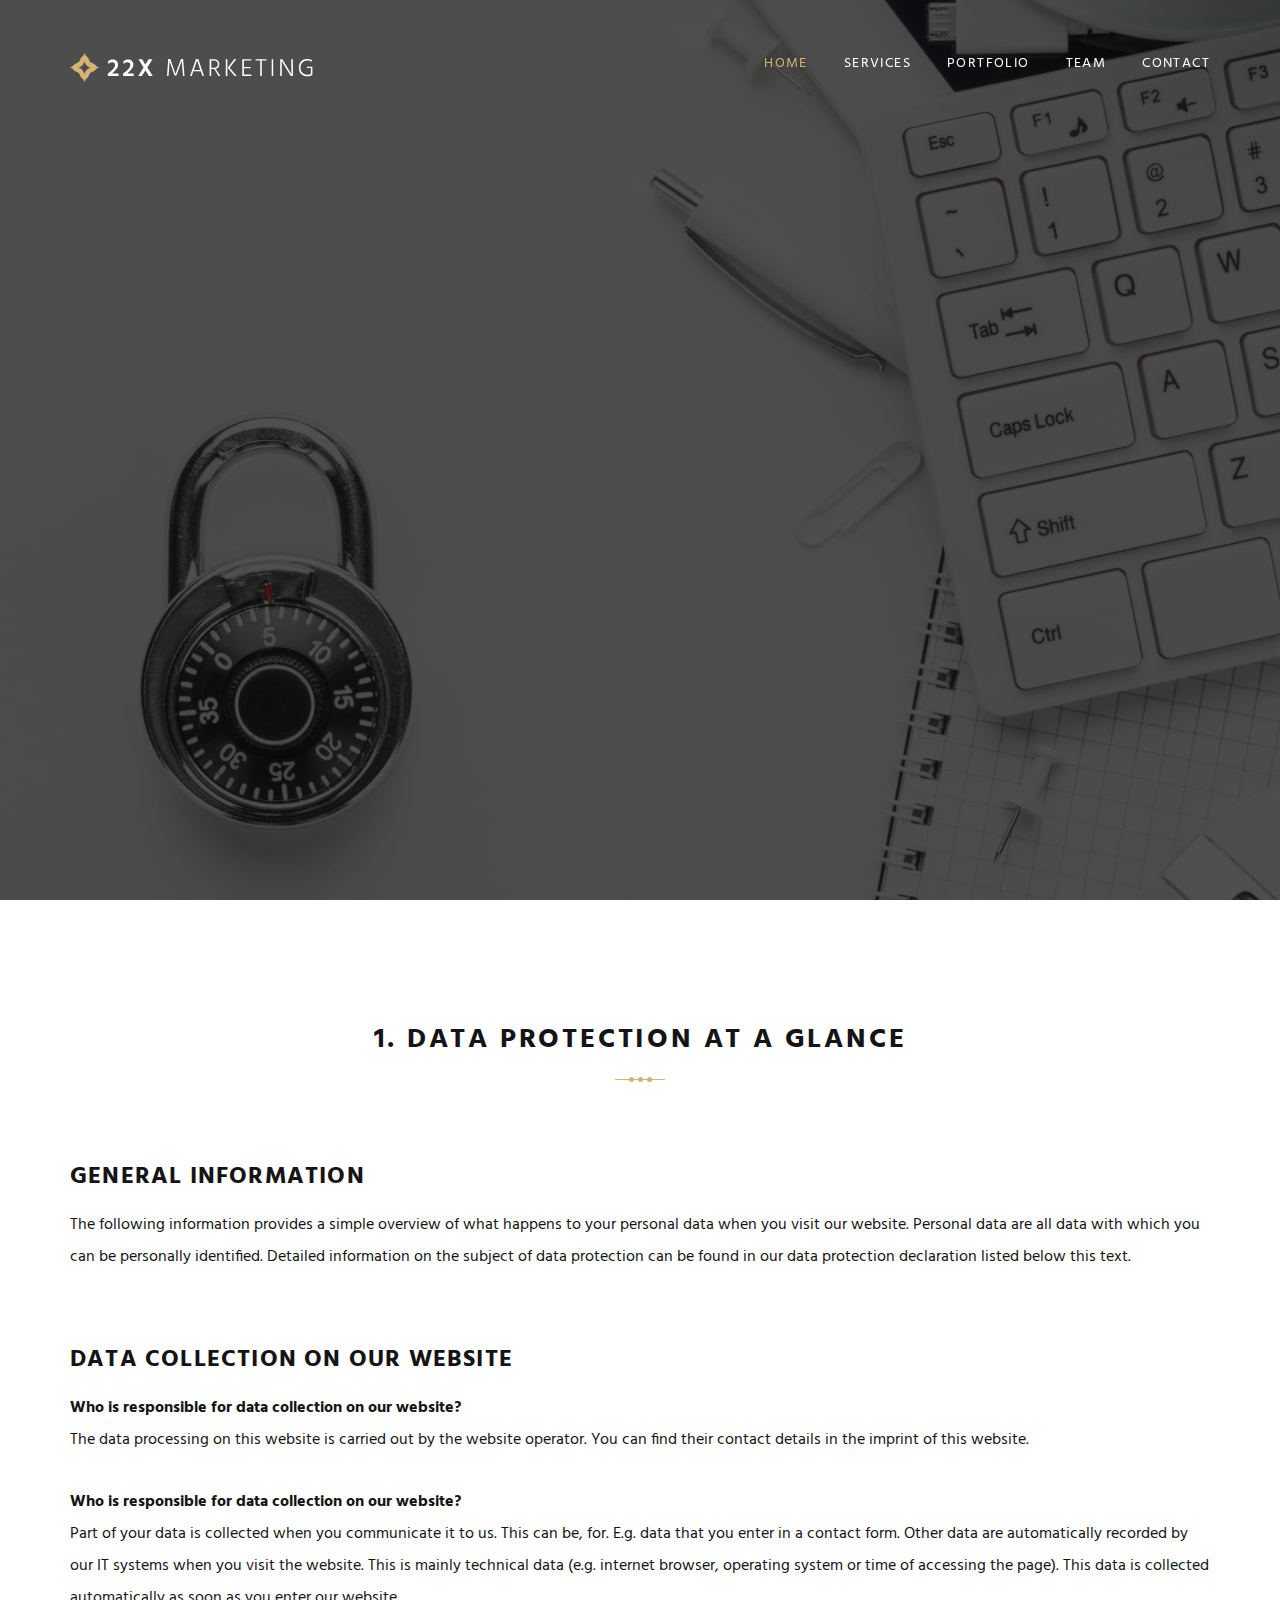
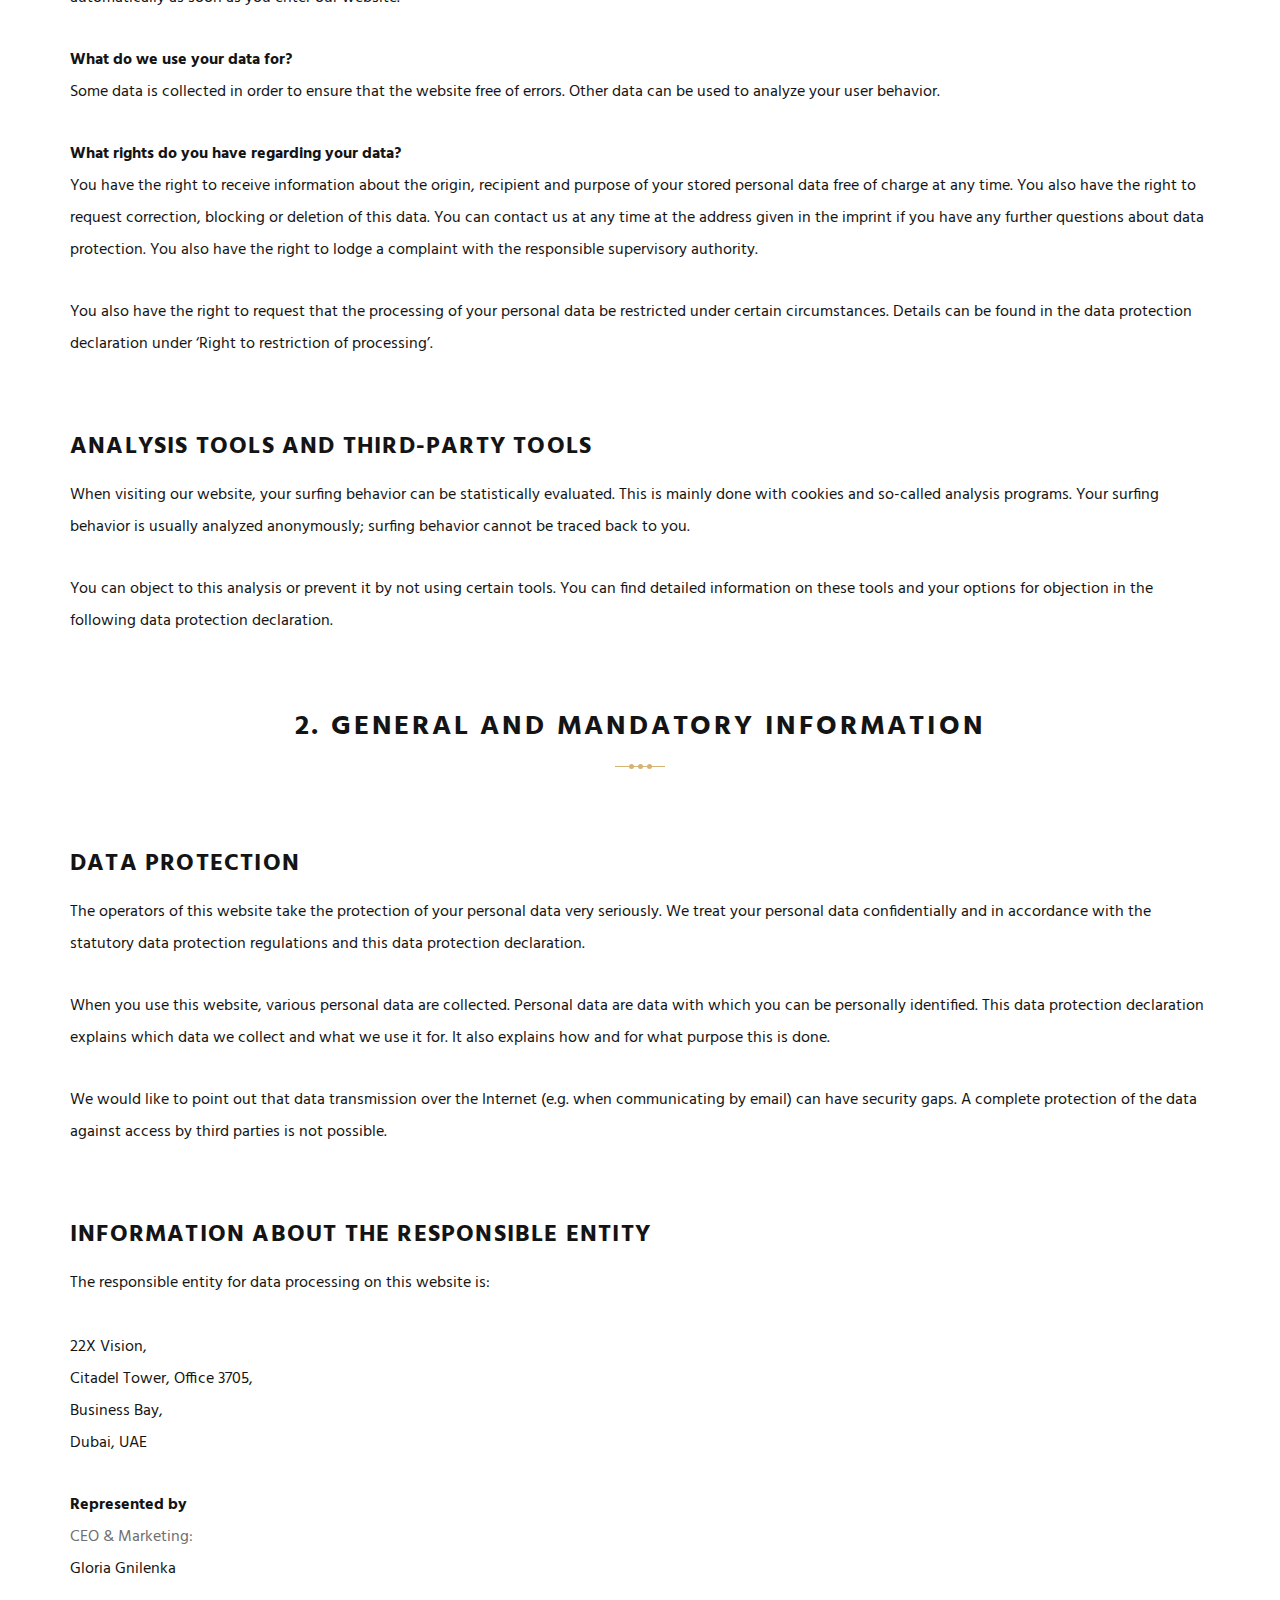
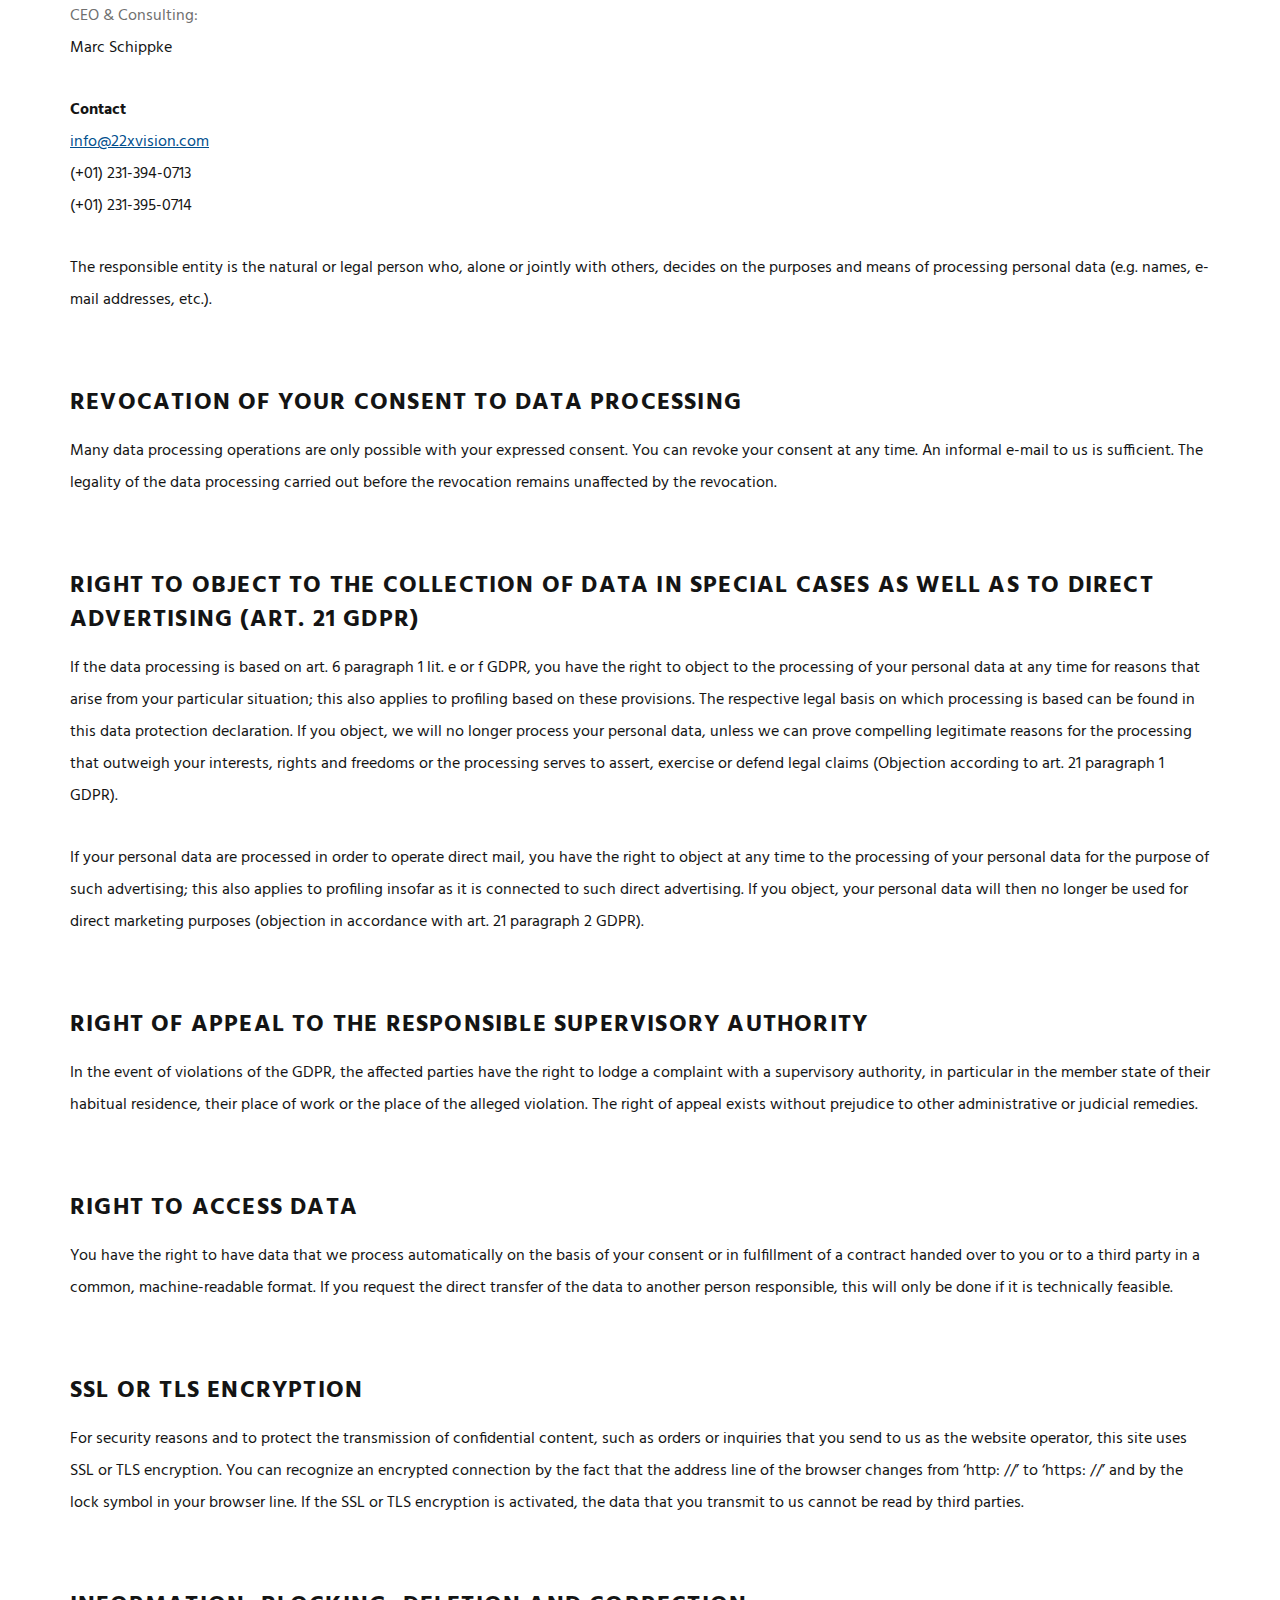
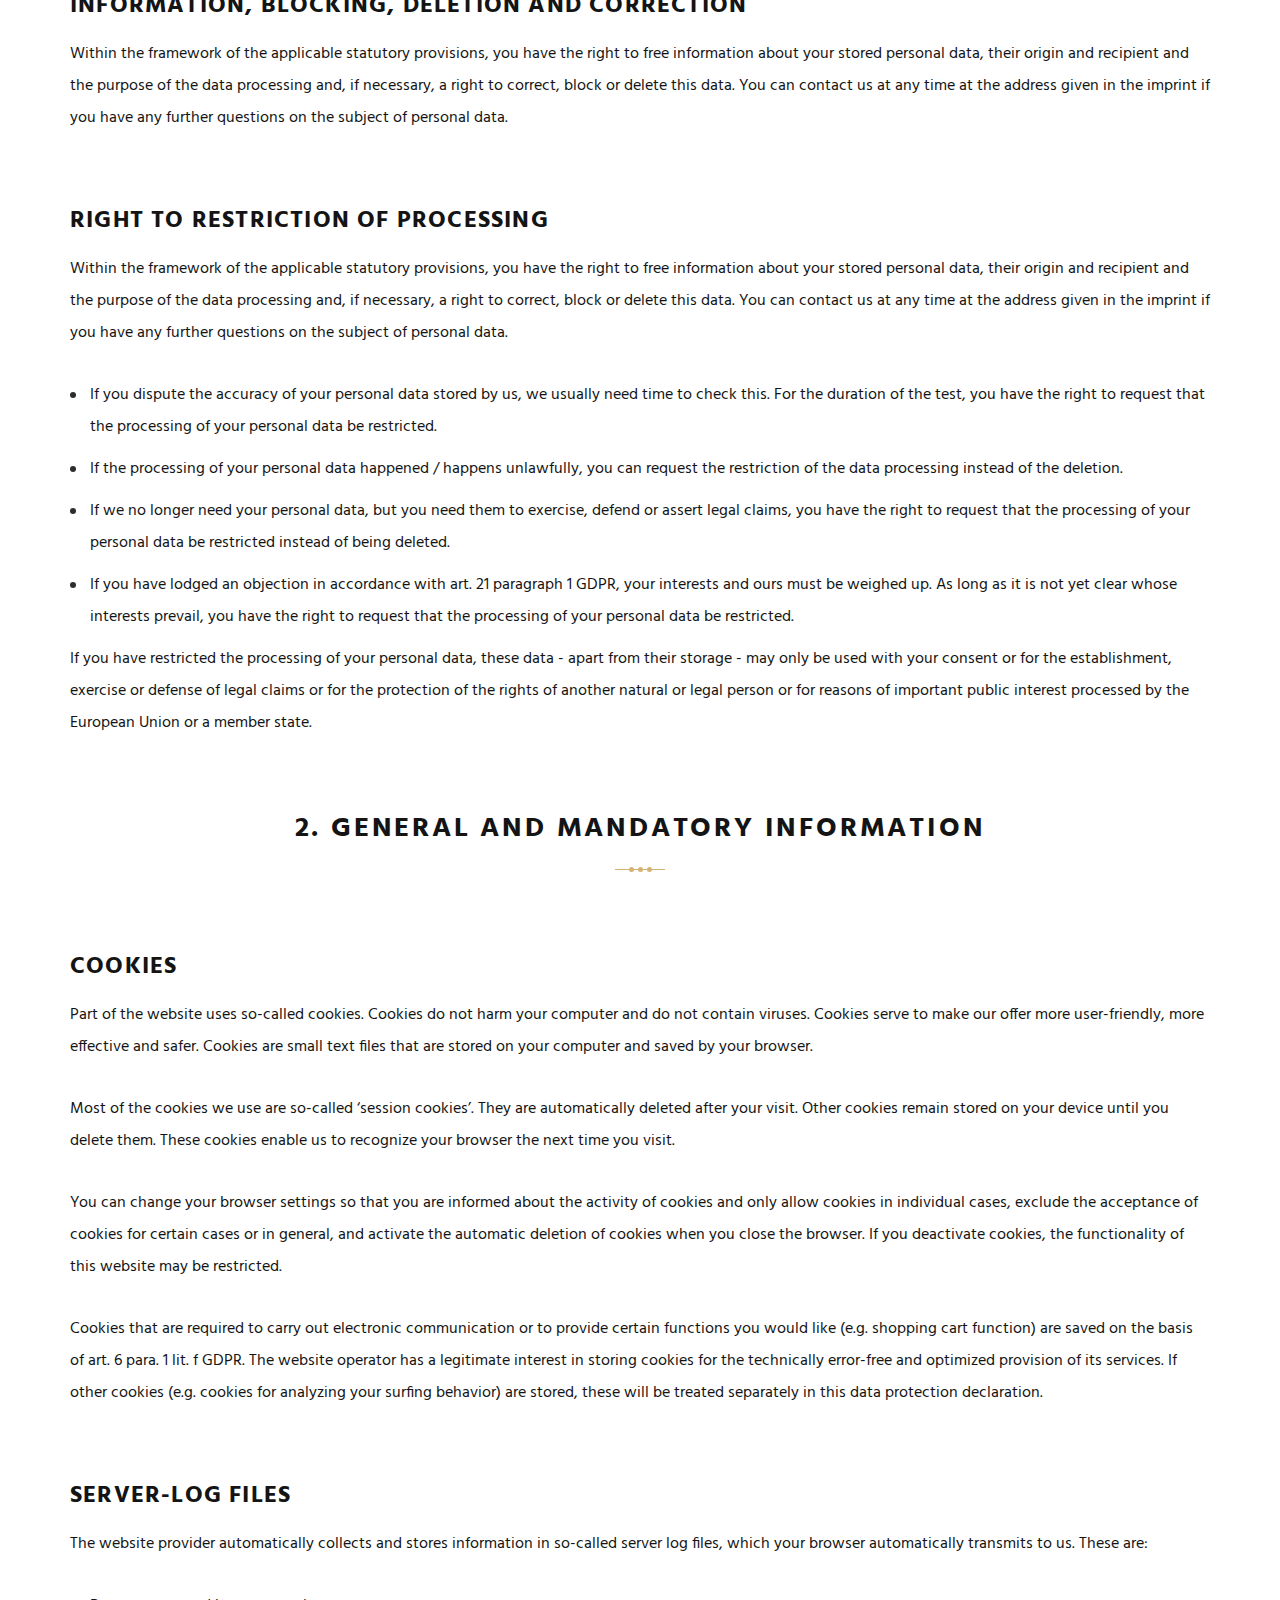
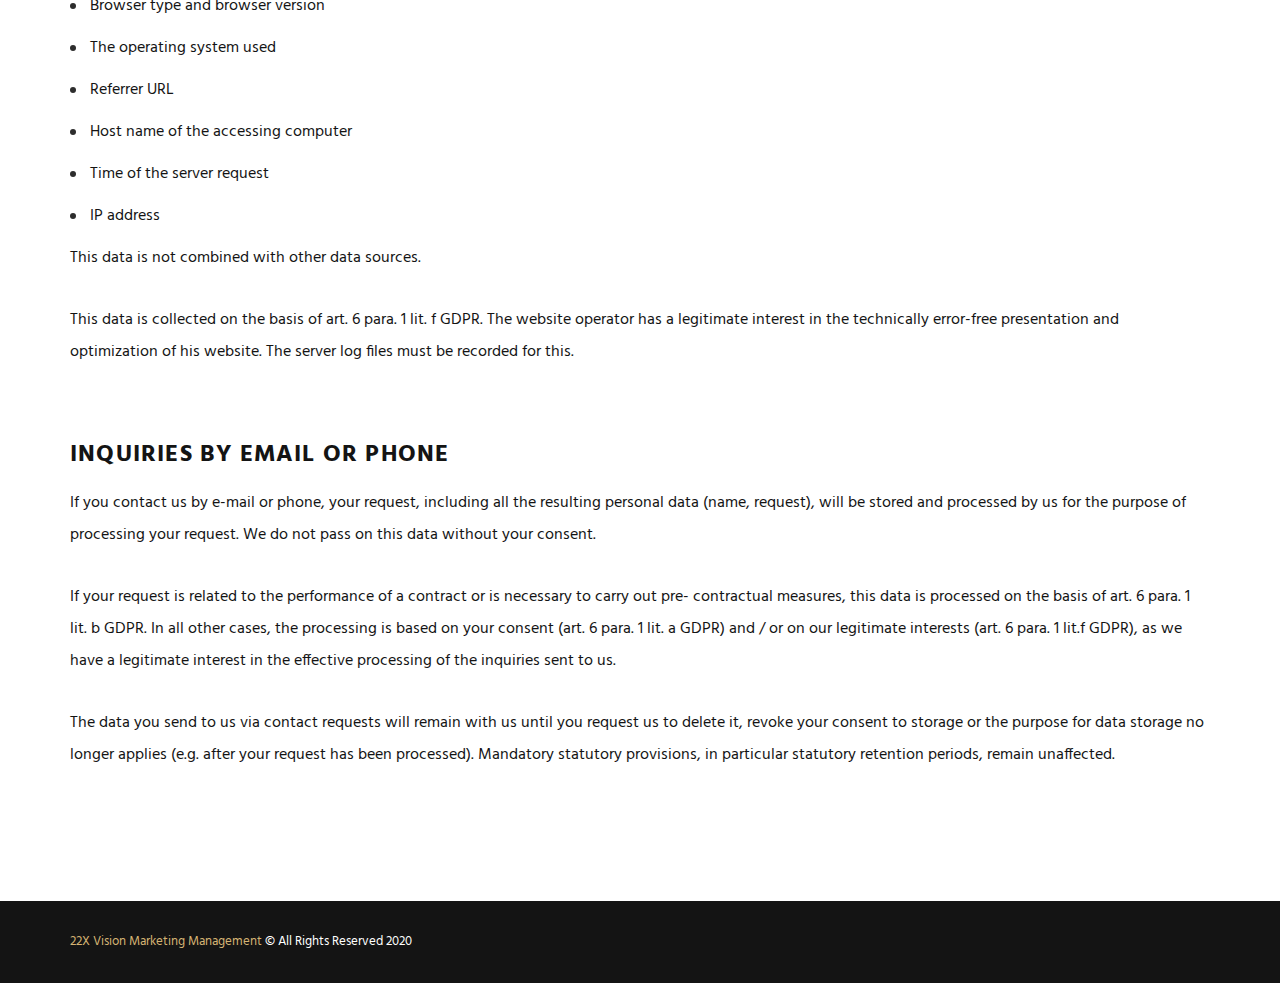
==== data-protection.html @ 5002f010 "data protection add" ====
<!DOCTYPE HTML>
<html>
<head>
<meta  charset="utf-8">
<meta name="viewport" content="width=device-width, initial-scale=1">
<title>22X Vision Marketing Management</title> 

<!-- Favicons -->

<link rel="shortcut icon" href="favicon.ico">
<link rel="apple-touch-icon" href="apple-icon.png">
<link rel="apple-touch-icon" sizes="72x72" href="apple-icon-72x72.png">
<link rel="apple-touch-icon" sizes="114x114" href="apple-icon-114x114.png">

<!-- Fonts -->

<link href='https://fonts.googleapis.com/css?family=Hind:400,500,600,700' rel='stylesheet' type='text/css'>

<!-- Styles -->

<link href="css/style.css" rel="stylesheet" media="screen">

</head>
<body>
  <div class="layout">

  <!-- Loader -->

  <div class="loader">
    <div class="loader-brand"><img alt="" class="img-responsive center-block" src="img/logo.svg"></div>
  </div>

  <!-- Header -->

  <header id="top" class="navbar js-navbar-affix">
    <div class="container">
      <div class="navbar-header">
        <button type="button" class="navbar-toggle collapsed" data-toggle="collapse" data-target="#navbar-collapse">
          <span class="sr-only">Toggle navigation</span>
          <span class="icon-bar"></span>
          <span class="icon-bar"></span>
          <span class="icon-bar"></span>
        </button>
        <a href="/" class="brand js-target-scroll">
          <span class="text-primary"><img src="img/logo.svg" alt="logo">
        </a>
      </div>
      <div class="collapse navbar-collapse" id="navbar-collapse"> 
        <ul class="nav navbar-nav navbar-right">
          <li class="active">
            <a href="#home" class="js-target-scroll">Home</a>
          </li>
          <li>
            <a href="#services" class="js-target-scroll">Services</a>
          </li>
          <li>
            <a  href="#showcase" class="js-target-scroll">Portfolio</a>
          </li>  
          <li>
            <a  href="#team" class="js-target-scroll">Team</a>
          </li>
        
          <li>
            <a  href="#contact" class="js-target-scroll">Contact</a>
          </li>
        </ul>
      </div>
    </div>
  </header>

  <!-- Home -->
  
  <main id="data-potection-slide" class="main">

    <!-- Start revolution slider -->

    <div class="rev_slider_wrapper">
      <div id="rev_slider" class="rev_slider fullscreenbanner"  data-version="5.0.7">
        <ul>


          <li data-transition="fade" data-slotamount="7" data-masterspeed="1000" data-fstransition="fade" data-fsmasterspeed="1000">

            <!-- Main image -->

            <img src="img/data_protection.jpg"  alt=""  data-lazyload="img/data_protection.jpg" data-bgposition="center top" data-kenburns="on" data-duration="20000" data-ease="Power1.easeOut" data-scalestart="120" data-scaleend="100" class="rev-slidebg" data-no-retina>

         

            <!-- Layer 2 -->

            <div class="tp-caption tp-resizeme fs30" 
              data-x="['center','center','center','center']" data-hoffset="['0','0','0','0']" 
              data-y="['middle','middle','middle','middle']" data-voffset="['0','0','0','0']" 

              data-width="none"
              data-height="none"
              data-whitespace="nowrap"
              data-transform_idle="o:1;"
              data-transform_in="y:[100%];z:0;rX:0deg;rY:0;rZ:0;sX:1;sY:1;skX:0;skY:0;s:1500;e:Power3.easeInOut;" 
              data-transform_out="opacity:0;s:1000;s:1000;" 
              data-mask_in="x:0px;y:0px;s:inherit;e:inherit;" 
              data-start="1300" 
              data-splitin="none" 
              data-splitout="none" 
              data-responsive_offset="on" 
              style="z-index: 6; font-size: 90px; text-transform:uppercase; letter-spacing:0.15em; font-weight: 700;">Data protection 
            </div>

          

          
      </li>
        </ul>
      </div>
    </div>
  </main>

  <!-- Content -->

  <div class="content">
    <section id="data-potection"  class="services  section pb-0">
        <div class="container text-center">
          <div class="row">
            <header class="col-md-8 col-md-offset-2">
              <h2 class="section-title">1. Data protection at a glance</h2>
              <div class="spacer spacer-primary">
                <div class="line">
                  <div class="dot"></div>
                  <div class="dot"></div>
                  <div class="dot"></div>
                </div>
              </div>
            </header>
          </div>
        </div>
        <div class="section-content">
          <div class="container">
            <div class="row row-columns">
                <div class="col-xs-12">
                <div class="text_content">
                    <h4>General Information</h4>
                    <p>The following information provides a simple overview of what happens to your personal data
                        when you visit our website. Personal data are all data with which you can be personally
                        identified. Detailed information on the subject of data protection can be found in our data
                        protection declaration listed below this text.</p>

                </div>
                <div class="text_content">
                    <h4>Data collection on our website</h4>
                    <b>Who is responsible for data collection on our website?</b>
                    <p>The data processing on this website is carried out by the website operator. You can find their
                        contact details in the imprint of this website.</p>
                    <b>Who is responsible for data collection on our website?</b>
                    <p>Part of your data is collected when you communicate it to us. This can be, for. E.g. data that you
                        enter in a contact form.
                        Other data are automatically recorded by our IT systems when you visit the website. This is
                        mainly technical data (e.g. internet browser, operating system or time of accessing the page).
                        This data is collected automatically as soon as you enter our website.</p>   
                   <b>What do we use your data for?</b>
                   <p>Some data is collected in order to ensure that the website free of errors. Other data can be used to
                    analyze your user behavior.</p>              
                    <b>What rights do you have regarding your data?</b>
                    <p>You have the right to receive information about the origin, recipient and purpose of your stored
                        personal data free of charge at any time. You also have the right to request correction, blocking
                        or deletion of this data. You can contact us at any time at the address given in the imprint if you
                        have any further questions about data protection. You also have the right to lodge a complaint
                        with the responsible supervisory authority. </p>
                        <p>
                        You also have the right to request that the processing of your personal data be restricted under
                        certain circumstances. Details can be found in the data protection declaration under ‘Right to
                        restriction of processing’.
                       </p>      
                             
 
                </div>
                <div class="text_content">
                    <h4>Analysis tools and third-party tools</h4>
                    <p>When visiting our website, your surfing behavior can be statistically evaluated. This is mainly
                        done with cookies and so-called analysis programs. Your surfing behavior is usually analyzed
                        anonymously; surfing behavior cannot be traced back to you.
                       </p>
                       <p>You can object to this analysis or prevent it by not using certain tools. You can find detailed
                        information on these tools and your options for objection in the following data protection
                        declaration.</p>

                </div>
            </div>
            </div>
          </div>
        </div>
        <div class="container text-center">
            <div class="row">
              <header class="col-md-8 col-md-offset-2">
                <h2 class="section-title">2. General and mandatory information</h2>
                <div class="spacer spacer-primary">
                  <div class="line">
                    <div class="dot"></div>
                    <div class="dot"></div>
                    <div class="dot"></div>
                  </div>
                </div>
              </header>
            </div>
          </div>
          <div class="section-content">
            <div class="container">
              <div class="row row-columns">
                  <div class="col-xs-12">
                  <div class="text_content">
                      <h4>Data protection</h4>
                      <p>The operators of this website take the protection of your personal data very seriously. We treat
                        your personal data confidentially and in accordance with the statutory data protection regulations
                        and this data protection declaration.
                      </p>
                       <p> 
                        When you use this website, various personal data are collected. Personal data are data with
                        which you can be personally identified. This data protection declaration explains which data we
                        collect and what we use it for. It also explains how and for what purpose this is done.</p>
                        <p>
                        We would like to point out that data transmission over the Internet (e.g. when communicating by
                        email) can have security gaps. A complete protection of the data against access by third parties is
                        not possible.</p>
  
                  </div>
                  <div class="text_content">
                    <h4>Information about the responsible entity</h4>
                    <p>The responsible entity for data processing on this website is: <br><br> 
                        22X Vision,<br>  
                        Citadel Tower, Office 3705, <br>
                        Business Bay, <br>
                        Dubai, UAE
                  </p>
                  <b>Represented by</b>
                  <p class="text_content_seo">
                    <span>CEO &amp; Marketing:</span>     
                    Gloria Gnilenka
                  </p>
                  <p>
                    <span>CEO &amp; Consulting:</span>     
                    Marc Schippke
                  </p>
                  <b>Contact</b>
                  <p>
                    <a href="mailto:info@22xvision.com">info@22xvision.com</a>
                    (+01) 231-394-0713 <br>
                    (+01) 231-395-0714
                  </p>
                  <p>The responsible entity is the natural or legal person who, alone or jointly with others, decides on
                    the purposes and means of processing personal data (e.g. names, e-mail addresses, etc.).</p>

                </div>
                <div class="text_content">
                    <h4>Revocation of your consent to data processing</h4>
                   <p>Many data processing operations are only possible with your expressed consent. You can revoke
                    your consent at any time. An informal e-mail to us is sufficient. The legality of the data
                    processing carried out before the revocation remains unaffected by the revocation.</p>


                </div>
                <div class="text_content">
                    <h4>Right to object to the collection of data in special cases as well as to direct
                        advertising (Art. 21 GDPR)</h4>
                   <p>If the data processing is based on art. 6 paragraph 1 lit. e or f GDPR, you have the right to
                    object to the processing of your personal data at any time for reasons that arise from your
                    particular situation; this also applies to profiling based on these provisions. The respective
                    legal basis on which processing is based can be found in this data protection declaration. If
                    you object, we will no longer process your personal data, unless we can prove compelling
                    legitimate reasons for the processing that outweigh your interests, rights and freedoms or
                    the processing serves to assert, exercise or defend legal claims (Objection according to art.
                    21 paragraph 1 GDPR).
                   </p>
                   <p>
                    If your personal data are processed in order to operate direct mail, you have the right to
                    object at any time to the processing of your personal data for the purpose of such
                    advertising; this also applies to profiling insofar as it is connected to such direct
                    advertising. If you object, your personal data will then no longer be used for direct
                    marketing purposes (objection in accordance with art. 21 paragraph 2 GDPR).
                   </p>
                    

                </div>
                <div class="text_content">
                    <h4>Right of appeal to the responsible supervisory authority</h4>
                    <p>In the event of violations of the GDPR, the affected parties have the right to lodge a complaint
                        with a supervisory authority, in particular in the member state of their habitual residence, their
                        place of work or the place of the alleged violation. The right of appeal exists without prejudice to
                        other administrative or judicial remedies.</p>
                </div>
                <div class="text_content">
                    <h4>Right to access data</h4>
                    <p>You have the right to have data that we process automatically on the basis of your consent or in
                        fulfillment of a contract handed over to you or to a third party in a common, machine-readable
                        format. If you request the direct transfer of the data to another person responsible, this will only
                        be done if it is technically feasible.</p>
                </div>
                <div class="text_content">
                    <h4>SSL or TLS encryption</h4>
                    <p>For security reasons and to protect the transmission of confidential content, such as orders or
                        inquiries that you send to us as the website operator, this site uses SSL or TLS encryption. You
                        can recognize an encrypted connection by the fact that the address line of the browser changes
                        from ‘http: //’ to ‘https: //’ and by the lock symbol in your browser line.
                        If the SSL or TLS encryption is activated, the data that you transmit to us cannot be read by third
                        parties.</p>
                </div>
                <div class="text_content">
                    <h4>Information, blocking, deletion and correction</h4>
                    <p>Within the framework of the applicable statutory provisions, you have the right to free
                        information about your stored personal data, their origin and recipient and the purpose of the data
                        processing and, if necessary, a right to correct, block or delete this data. You can contact us at
                        any time at the address given in the imprint if you have any further questions on the subject of
                        personal data.</p>
                </div>
                <div class="text_content">
                    <h4>Right to restriction of processing</h4>
                    <p>Within the framework of the applicable statutory provisions, you have the right to free
                        information about your stored personal data, their origin and recipient and the purpose of the data
                        processing and, if necessary, a right to correct, block or delete this data. You can contact us at
                        any time at the address given in the imprint if you have any further questions on the subject of
                        personal data.</p>
                        <ul>
                            <li>If you dispute the accuracy of your personal data stored by us, we usually need time to
                                check this. For the duration of the test, you have the right to request that the processing of
                                your personal data be restricted.</li>
                            <li>If the processing of your personal data happened / happens unlawfully, you can request
                                the restriction of the data processing instead of the deletion.</li>
                            <li>
                                If we no longer need your personal data, but you need them to exercise, defend or assert
                                legal claims, you have the right to request that the processing of your personal data be
                                restricted instead of being deleted.
                            </li>
                            <li>
                                If you have lodged an objection in accordance with art. 21 paragraph 1 GDPR, your
                                interests and ours must be weighed up. As long as it is not yet clear whose interests
                                prevail, you have the right to request that the processing of your personal data be
                                restricted.
                            </li>     
                        </ul>
                        <p>
                            If you have restricted the processing of your personal data, these data - apart from their storage -
                            may only be used with your consent or for the establishment, exercise or defense of legal claims
                            or for the protection of the rights of another natural or legal person or for reasons of important
                            public interest processed by the European Union or a member state.                      
                        </p>
                </div>
            </div>
              </div>
            </div>
          </div>
          <div class="container text-center">
            <div class="row">
              <header class="col-md-8 col-md-offset-2">
                <h2 class="section-title">2. General and mandatory information</h2>
                <div class="spacer spacer-primary">
                  <div class="line">
                    <div class="dot"></div>
                    <div class="dot"></div>
                    <div class="dot"></div>
                  </div>
                </div>
              </header>
            </div>
          </div>
          <div class="section-content">
            <div class="container">
              <div class="row row-columns">
                  <div class="col-xs-12">
                    <div class="text_content">
                        <h4>Cookies</h4>
                        <p>Part of the website uses so-called cookies. Cookies do not harm your computer and do not
                          contain viruses. Cookies serve to make our offer more user-friendly, more effective and safer.
                          Cookies are small text files that are stored on your computer and saved by your browser.
                        </p>
                        <p>
                          Most of the cookies we use are so-called ‘session cookies’. They are automatically deleted after
                           your visit. Other cookies remain stored on your device until you delete them. These cookies
                           enable us to recognize your browser the next time you visit.
                          </p>
                          <p>
                              You can change your browser settings so that you are informed about the activity of cookies and
                          only allow cookies in individual cases, exclude the acceptance of cookies for certain cases or in
                          general, and activate the automatic deletion of cookies when you close the browser. If you
                          deactivate cookies, the functionality of this website may be restricted.
                          </p>
                          <p>
                              Cookies that are required to carry out electronic communication or to provide certain functions
                              you would like (e.g. shopping cart function) are saved on the basis of art. 6 para. 1 lit. f GDPR.
                              The website operator has a legitimate interest in storing cookies for the technically error-free and
                              optimized provision of its services. If other cookies (e.g. cookies for analyzing your surfing
                              behavior) are stored, these will be treated separately in this data protection declaration.
                          </p>
                      </div>
                      <div class="text_content">
                          <h4>Server-log files</h4>
                          <p> The website provider automatically collects and stores information in so-called server log files,
                              which your browser automatically transmits to us. These are:
                          </p>
                          <ul>
                              <li>Browser type and browser version</li>
                              <li>The operating system used</li>
                              <li>Referrer URL</li>
                              <li>Host name of the accessing computer</li>
                              <li>Time of the server request</li>
                              <li>IP address</li>
                              
                          </ul>
                          <p>This data is not combined with other data sources.
                             </p>
                             <p>
                              This data is collected on the basis of art. 6 para. 1 lit. f GDPR. The website operator has a
                              legitimate interest in the technically error-free presentation and optimization of his website. The
                              server log files must be recorded for this.
                             </p>
                       
                        </div>
                        <div class="text_content">
                          <h4>Inquiries by email or phone</h4>
                          <p> 
                              If you contact us by e-mail or phone, your request, including all the resulting personal data
                              (name, request), will be stored and processed by us for the purpose of processing your request.
                              We do not pass on this data without your consent.
   
  
                              
                          </p>
                          <p>
                              If your request is related to the performance of a contract or is necessary to carry out pre-
                               contractual measures, this data is processed on the basis of art. 6 para. 1 lit. b GDPR. In all other
                                cases, the processing is based on your consent (art. 6 para. 1 lit. a GDPR) and / or on our
                               legitimate interests (art. 6 para. 1 lit.f GDPR), as we have a legitimate interest in the effective
                                processing of the inquiries sent to us.
                          </p>
                       <p>
                          The data you send to us via contact requests will remain with us until you request us to delete it,
                          revoke your consent to storage or the purpose for data storage no longer applies (e.g. after your
                          request has been processed). Mandatory statutory provisions, in particular statutory retention
                          periods, remain unaffected.
                       </p>
                        </div>
                  </div>
                  
              </div>
            </div>
          </div>
          
      </section>
  </div>
    <footer id="footer" class="footer text-white">
      <div class="footer-bottom">
        <div class="container">
          <div class="copy">
            <a>22X Vision Marketing Management</a> © All Rights Reserved 2020
          </div>
          
        </div>
      </div>
    </footer>
  </div>
</div>

  <!-- Modals -->

  <div id="request" class="modal fade" role="dialog">
    <div class="modal-dialog">
        <div class="modal-content">
          <div class="modal-header">
            <span class="close" data-dismiss="modal" aria-label="Close">&times;</span>
            <h2 class="modal-title">Start with us</h2>
          </div>
          <div class="modal-body text-center">
            <form class="form-request js-ajax-form">
              <input type="hidden" name="project_name" value="22xmarketing">
              <input type="hidden" name="admin_email" value="marc@22xvision.com,gloria@22xvision.com">
              <input type="hidden" name="form_subject" value="Form Footer">  
              <div class="row-fields row">
                <div class="form-group col-field col-sm-6">
                    <input type="text" class="form-control form-control-white" name="name" required placeholder="Name *">
                </div>
                 <div class="form-group col-field col-sm-6">
                    <input type="email" class="form-control form-control-white" name="email" required placeholder="Email *">
                  </div>
                <div class="form-group col-field col-sm-12">
                    <textarea class="form-control form-control-white" rows="3" name="message" placeholder="Message"></textarea>
                </div>
                <div class="col-sm-12">
                  <button type="submit" class="btn btn-hvr-white hvr-pulse-grow" data-text-hover="Submit">Send request</button>
                </div>
              </div>
            </form>
          </div>
        </div>
    </div>
  </div>

  <!-- Modals success -->

  <div id="success" class="modal modal-message fade" role="dialog">
    <div class="modal-dialog">
        <div class="modal-content">
          <div class="modal-header">
            <span class="close" data-dismiss="modal" aria-label="Close"><span aria-hidden="true">&times;</span></span>
            <h2 class="modal-title">Thank you</h2>
            <p class="modal-subtitle">Your message is successfully sent...</p>
          </div>
        </div>
    </div>
  </div>

  <!-- Modals error -->

  <div id="error" class="modal modal-message fade" role="dialog">
    <div class="modal-dialog">
        <div class="modal-content">
          <div class="modal-header">
            <span class="close" data-dismiss="modal" aria-label="Close"><span aria-hidden="true">&times;</span></span>
             <h2 class="modal-title">Sorry</h2>
            <p class="modal-subtitle"> Something went wrong </p>
          </div>
        </div>
    </div>
  </div>

<!-- SCRIPTS -->

<script src="js/jquery.min.js"></script>
<script src="js/bootstrap.min.js"></script>
<script src="js/jquery.viewport.js"></script>
<script src="js/smoothscroll.js"></script>
<script src="js/jquery.validate.min.js"></script>
<script src="js/jquery.ajaxchimp.min.js"></script>
<script src="js/jQuerySimpleCounter.js"></script>
<script src="js/wow.min.js"></script>
<script src="js/jquery.stellar.min.js"></script>
<script src="js/jquery.magnific-popup.js"></script>
<script src="js/owl.carousel.min.js"></script>
<script src="js/imagesloaded.pkgd.js"></script>
<script src="js/isotope.pkgd.min.js"></script>
<script src="js/interface.js"></script> 

<!-- SLIDER REVOLUTION -->
<script src="js/rev-slider/jquery.themepunch.tools.min.js"></script>
<script src="js/rev-slider/jquery.themepunch.revolution.min.js"></script>

<!-- SLIDER REVOLUTION 5.0 EXTENSIONS   -->
<script src="js/rev-slider/revolution.extension.actions.min.js"></script>
<script src="js/rev-slider/revolution.extension.carousel.min.js"></script>
<script src="js/rev-slider/revolution.extension.kenburn.min.js"></script>
<script src="js/rev-slider/revolution.extension.layeranimation.min.js"></script>
<script src="js/rev-slider/revolution.extension.migration.min.js"></script>
<script src="js/rev-slider/revolution.extension.navigation.min.js"></script>
<script src="js/rev-slider/revolution.extension.parallax.min.js"></script>
<script src="js/rev-slider/revolution.extension.slideanims.min.js"></script>
<script src="js/rev-slider/revolution.extension.video.min.js"></script>

<script>
  if (typeof $.fn.revolution !== 'undefined') {
      
      $("#rev_slider").revolution({
        sliderType:"standard",
        sliderLayout:"fullscreen",
        dottedOverlay:"none",
        delay:7000,
        navigation: {
          keyboardNavigation:"off",
          keyboard_direction: "horizontal",
          onHoverStop:"off",
          touch:{
            touchenabled:"on",
            swipe_threshold: 75,
            swipe_min_touches: 1,
            swipe_direction: "horizontal",
            drag_block_vertical: false
          },
          bullets: {
            enable:true,
            hide_onmobile:true,
            hide_under:767,
            style:"custom",
            hide_onmobile: true,
            hide_onleave: true,
            direction:"horizontal",
            h_align:"center",
            v_align:"bottom",
            h_offset:0,
            v_offset:40,
            space:8,
            tmp:'<span class="tp-bullet-inner"></span>'
          }
        },
        viewPort: {
          enable:true,
          outof:"pause",
          visible_area:"80%"
        },
        responsiveLevels:[1240,1024,778,480],
        gridwidth:[800],
        gridheight:[600],
        lazyType:"none",
        shadow:0,
        spinner:"off",
        stopLoop:"on",
        stopAfterLoops:0,
        shuffle:"off",
        autoHeight:"off",
        fullScreenAlignForce:"off",
        fullScreenOffsetContainer: "",
        fullScreenOffset: "",
        disableProgressBar:"on",
        hideThumbsOnMobile:"off",
        hideSliderAtLimit:0,
        hideCaptionAtLimit:0,
        hideAllCaptionAtLilmit:0,
        debugMode:false,
        fallbacks: {
          simplifyAll:"off",
          nextSlideOnWindowFocus:"off",
          disableFocusListener:false,
        }
      });
    }
</script>
</body>
</html>
---- css/style.css ----
/* ------------------------------------------------------------------------------

  Template Name: Revo Studio 
  Description: Revo Studio - Creative HTML Template
  Author: Murren
  Author URI: http://themeforest.net/user/murren20
  Version: 1.0
  
  1.  Global

      1.1 General
      1.2 Loader
      1.3 Typography
      1.4 Fields
      1.5 Buttons
      1.6 Icons
      1.7 Colors
      1.8 Backgrounds
      1.9 Content styles

  2.  Header 

      2.1 Brand
      2.2 Navigation
      2.3 Affix

  3.  Main
  4.  About

      4.1 Services

  5.  Portfolio

      5.1 Magnific popup

  6.  Team
  7.  Features
  8.  Reviews

      8.1 Owl carousel

  9.  Prices
  10. Blog
  11. Contact
  12. Footer
  13. Modals
  14. Responsive styles

      14.1 Min width 768px
      14.2 Min width 992px
      14.3 Min width 1200px

    
    
/*-------------------------------------------------------------------------------
  1. Global
-------------------------------------------------------------------------------*/



/* 1.1 General */



@import url('bootstrap.min.css');
@import url('font-awesome.min.css');
@import url('hover.css');
@import url('animate.css');
@import url('magnific-popup.css');
@import url('owl.carousel.css');
@import url('owl.transitions.css');
@import url('settings.css');
@import url('layers.css');
@import url('navigation.css');


html{
  -webkit-font-smoothing: antialiased;
}

body{
  font-family: 'Hind', sans-serif;
  font-size: 16px;
  font-weight: 400;
  line-height: 2;
  color:#141414;
  overflow-x:hidden;
  padding-right: 0!important;
}

p{
  font-weight: 400;
}

::-webkit-scrollbar{
  width: 8px;
  height: 8px;
}

::-webkit-scrollbar-thumb {
  cursor: pointer;
  background: #D4B373;
}

::selection{
  background-color:#D4B373;
  color:#fff;
}

-webkit-::selection{
    background-color:#D4B373;
    color:#fff;
}

::-moz-selection{
    background-color:#D4B373;
    color:#fff;
}



/* 1.2 Loader */



.loader{
  position: fixed;
  overflow: hidden;
  z-index: 100;
  left: 0;
  top: 0;
  width: 100%;
  height: 100%;
  background:#141414;
  color:#fff;
  text-align: center;
}

.loader-brand{
  position: absolute;
  left:0;
  width: 100%;
  top:50%;
  -webkit-transform: translate(0, -50%);
      -ms-transform: translate(0, -50%);
       -o-transform: translate(0, -50%);
          transform: translate(0, -50%);
}

.loader-brand img{
  max-width: 90%;
}



/* 1.3 Typography */



h1,
.h1{ 
  font-size: 50px;
  letter-spacing: 0.1em;
  text-transform: uppercase;
  line-height: 1.3;
  font-weight: 700;
  margin:0;
}

h2,
.h2{ 
  position: relative;
  font-size: 28px;
  line-height: 1.4;
  letter-spacing: 0.1em;
  text-transform: uppercase;
  font-weight: 700;
  color: #141414;
}

h3,
.h3{
  font-size: 17px;
  line-height: 1.25;
  font-weight: 700;
  color:#141414;
  margin-top: 20px;
  margin-bottom: 10px;
}

h4,
.h4{
  font-size: 14px;
  line-height:1.4;
  font-weight: 700;
  color:#141414;
  letter-spacing: 0.05em;
  text-transform: uppercase;
}

h4 a,
.h4 a{
  color: inherit;
}

h4 a:hover,
.h4 a:hover{
  color:#67d5b5;
  text-decoration:none;
}

ul,
ol {
  margin-top:0px;
  margin-bottom: 10px;
}

ul{
  list-style: none;
  padding-left: 0;
}

ol li,
ul li{
  margin-top: 10px;
}

blockquote{
  margin:40px 0;
  background-color: #f6f6f6;
  padding: 30px;
  position: relative;
  border-left-color:#67d5b5;
  font-size: inherit;
  line-height: 1.7;
  color: #6B6B6B;
}

a {
  color:#D4B373;
  -webkit-transition: all .3s ease-out;
       -o-transition: all .3s ease-out;
          transition: all .3s ease-out;
}

a:hover,
a:focus {
  color:#67d5b5;
  outline: none;
}

a:focus{
  text-decoration: none;
}



/* 1.4 Fields */



.form-control,
textarea.form-control{
  height: 54px;
  color: #9F9F9F;
  border-radius:0;
  padding-left: 22px;
  text-transform: uppercase;
  color: #141414;
  background-color: transparent;
  border:2px solid #141414;
  letter-spacing: 0.1em;
  -webkit-box-shadow:none;
          box-shadow:none;
  -webkit-transition: all .15s;
       -o-transition: all .15s;
          transition: all .15s;
}

.form-control-sm,
textarea.form-control-sm{
  font-size:11px;
  letter-spacing: 0.1em;
  height: 40px;
  padding: 13px 13px 13px;
  color: #fff;
  border-radius:0;
  text-transform: uppercase;
  color: #fff;
  background-color: transparent;
  border:2px solid #fff;
  letter-spacing: 0.1em;
  -webkit-box-shadow:none;
          box-shadow:none;
  -webkit-transition: all .15s;
       -o-transition: all .15s;
          transition: all .15s;
}

.form-control-white,
textarea.form-control-white{
  border-color: #fff;
  color: #fff;
}

.form-control:focus,
.form-control-sm:focus {
  border-color:#D4B373;
  outline: 0;
  -webkit-box-shadow:none;
          box-shadow:none;
}

textarea.form-control{
  height: 188px;
  padding-top: 14px;
  resize:none;
}

.form-control::-moz-placeholder {
  color: #141414;
  opacity: 1;
}

.form-control:-ms-input-placeholder {
  color: #141414;
}

.form-control::-webkit-input-placeholder {
  color: #141414;
}

.form-control-white::-moz-placeholder{
  opacity: 1;
  color: #fff;
}

.form-control-white::-ms-input-placeholder {
  color: #fff;
}

.form-control-white::-webkit-input-placeholder {
  color: #fff;
}

.form-control-sm::-moz-placeholder{
  color: #fff;
}

.form-control-sm::-ms-input-placeholder {
  color: #fff;
}

.form-control-sm::-webkit-input-placeholder {
  color: #fff;
}

.form-control.error,
.form-control-sm.error{
  border-color:#D4B373;
}

.form-group{
  margin-bottom: 40px;
}

.form-group-sm{
  margin-bottom: 15px;
}

.col-form{
  margin-top: 40px;
}

.row-form{
  margin-top: -40px;
}

.wobble-error{
  -webkit-animation: hvr-wobble-horizontal 1s ease-in-out 0s 1 normal;
           animation: hvr-wobble-horizontal 1s ease-in-out 0s 1 normal;
}

label.mc-label,
label.error{
  display: block;
  text-align: left;
  font-size: 11px;
  font-weight: 400;
  text-transform: uppercase;
  letter-spacing: 0.1em;
  margin:10px 20px 0;
}

label.mc-label{
  margin:10px 13px 0;
}

label.mc-label .fa{
  color: #67d5b5;
}


/* 1.5 Buttons */



.btn{
  position: relative;
  display: inline-block;
  border:2px solid #D4B373;
  padding:13px 45px 12px;
  text-decoration: none;
  font-size: 13px;
  color:#fff;
  letter-spacing: 0.1em;
  font-weight: 500;
  border-radius: 0;
  text-transform: uppercase;
  background-color: #D4B373;
  -webkit-transition: all .3s ease-out;
          transition: all .3s ease-out;
}

.btn-round{
  border-radius: 25px;
}

.btn-sm{
  padding: 8px 30px 7px;
  font-size: 11px;
}

.btn:focus{
  outline: none!important;
  -webkit-box-shadow:none;
  box-shadow: none;
}

.btn:hover,
.btn:focus{
  border-color:#67d5b5;
  background-color: transparent;
}

.btn-light{
  background-color: #f0f5f9;
  border-color:#f0f5f9; 
  color: #141414;
}

.btn-light:hover,
.btn-light:focus{
  color:#fff;
  background-color: #67d5b5;
}

.btn-white{
  color: #141414;
  background-color:#fff;
  border-color: #fff;
}

.btn-white:hover,
.btn-white:focus{
  color:#fff;
  background-color: #67d5b5;
  border-color: #67d5b5;
}

.btn-b-white{
  border:2px solid #fff;
  background-color:transparent;
}

.btn-b-white:hover,
.btn-b-white:focus,
.btn-hvr-white:hover,
.btn-hvr-white:focus{
  color: #141414;
  background-color: #fff;
  border-color: #fff;
}

.btn-b-dark{
  color: #141414;
  border:2px solid #141414;
  background-color:transparent;
}

.btn-b-dark:hover,
.btn-b-dark:focus{
  color:#fff;
  background-color: #67d5b5;
}



/* 1.6 Icons */



.icon-circle,
.icon-circle-white{
  display: inline-block;
  text-align: center;
  width: 100px;
  height: 100px;
  line-height: 100px;
  border-radius: 50%;
  border:2px solid #67d5b5;
}

.icon-circle .fa,
.icon-circle-white .fa{
  font-size:40px;
  color:#67d5b5;
  vertical-align: middle;
}

.icon-circle-white{
    border-color: #fff;
}

.icon-circle-white .fa{
    color: #fff;
}

.icon-circle-2{
  display: inline-block;
  text-align: center;
  width: 80px;
  height: 80px;
  line-height: 80px;
  border-radius: 50%;
  background:#67d5b5;
}

.icon-circle-2 .fa{
  font-size:30px;
  color:#fff;
  vertical-align: middle;
}

.icon-circle-3{
  display: inline-block;
  text-align: center;
  width: 80px;
  height: 80px;
  line-height: 80px;
  border-radius: 50%;
  border:2px solid #fff;
}

.icon-circle-3 .fa{
  font-size:30px;
  color:#fff;
  vertical-align: middle;
}

.icon-circle-3.dark{
  border-color: #141414;
}

.icon-circle-3.dark .fa{
  color: #141414;
}

.fa{
  display: inline-block;
  color: inherit;
}

a.fa:hover,
a.fa:focus{
  text-decoration: none;
}


/* 1.7 Colors */



.text-white{
  color:#fff;
}

.text-primary{
  color:#67d5b5;
}



/* 1.8 Backgrouns */



.bgc-light{
  background-color:#f0f5f9;
}

.bgc-primary{
  background-color: #D4B373;
}



/* 1.9 Content styles */



.layout{
  overflow: hidden;
}

.section{
  padding-top: 120px;
  padding-bottom: 120px;
}

.section-title{
  margin:0 0 15px 0;
}

.section-content{
  margin-top: 120px;
}

.spacer,
.spacer-white{
  position: relative;
  width: 50px;
  height: 1px;
  background-color: #D4B373;
  margin:20px auto 20px;
}

.spacer .line,
.spacer-white .line{
  position: absolute;
  line-height: 1;
  left: 0;
  width: 100%;
  top:-9px;
}

.spacer .dot,
.spacer-white .dot{
  display: inline-block;
  width: 5px;
  height: 5px;
  border-radius: 50%;
  background-color: #D4B373;
}

.spacer-white{
  background-color: #fff;
}

.spacer-white .dot{
  background-color: #fff;
}

header .spacer{
  margin-bottom: 0;
}

header .spacer + *{
  margin-top: 20px;
}

.bg-left-fluid{
  position: absolute;
  padding: 0;
  left:0;
  top:0;
  bottom: 0;
  overflow: hidden;
}

.bg-right-fluid{
  position: absolute;
  padding: 0;
  right:0;
  top:0;
  bottom: 0;
  overflow: hidden;
}

.bg-left-fluid.bordered:after,
.bg-right-fluid.bordered:after{
  content:'';
  position: absolute;
  left: 20px;
  top:20px;
  right: 20px;
  bottom: 20px;
  border:1px solid #fff;
}

.row-base{
  margin-top: -30px;
}

.col-base{
  margin-top: 30px;
}

.row-columns{
  margin-top: -50px;
}

.column{
  margin-top: 50px;
}


/* 1.10 Helpers */



.masked{
  position: relative;
}

.masked:before{
  content:'';
  position: absolute;
  left: 0;
  top:0;
  width: 100%;
  height: 100%;
  background-color: rgba(14,14,14,0.65);
}

.rel-1{
  position: relative;
  z-index:1;
}

.pt-0{
  padding-top: 0;
}

.pb-0{
  padding-bottom: 0;
}

.parallax{
  background-attachment: fixed!important;
}

.mobile .parallax{
  background-attachment: scroll!important;
}



/*-------------------------------------------------------------------------------
  2. Header
-------------------------------------------------------------------------------*/



.navbar{
  position: absolute;
  z-index: 30;
  top:0;
  left:0;
  width: 100%;
  padding:35px 0 0;
  margin:0;
  border:0;
  border-radius: 0;
}

.navbar .brand{
  float: left;
}

.navbar-toggle{
  margin-top: 3px;
  padding: 0;
}

.navbar-toggle .icon-bar{
  background-color:#D4B373;
  height: 2px;
  width: 30px; 
}

.navbar-toggle .icon-bar + .icon-bar{
  margin-top: 5px;
}

.navbar-toggle.collapsed .icon-bar{
  background-color: #fff;
}


@media (max-height: 320px ){
  .navbar .navbar-collapse{
    max-height: 240px;
  }
}



/* 2.1 Brand */



.brand{
  display: inline-block;
  margin:0 0 15px 15px;
  text-align: center;
  font-size:25px;
  line-height: 1;
  text-transform: uppercase;
  font-weight: 700;
  color: #fff;
  letter-spacing: 0.1em;
}

.brand span{
  display: inline-block;
}

.brand:hover,
.brand:focus{
  text-decoration: none;
}



/* 2.2 Navigation */



.navbar-nav{
  margin-top:4px;
  font-size: 12px;
  letter-spacing: 0.1em;
  text-transform: uppercase;
}

.navbar-nav li{
  position: relative;
  margin-top: 0;
  -webkit-perspective: 2000px;
  perspective: 2000px;
  border-bottom: 1px solid rgba(255,255,255,0.05);
}

.navbar-nav li a{
  color: #fff;
  text-decoration: none;
  padding:12px 20px;
  -webkit-transition:background-color 0.3s;
  -o-transition:background-color 0.3s;
  transition:background-color 0.3s;
}

.navbar-nav li a:hover,
.navbar-nav li a:focus,
.navbar-nav .active > a{
  background-color: transparent;

}

.navbar-nav > li > a:hover,
.navbar-nav > .active > a{
  background-color: #D4B373;
}

.navbar-nav li .submenu{
  display: none;
  position: absolute;
  left:-15px;
  top:150%;
  visibility: hidden;
  overflow: hidden;
  opacity: 0;
  z-index: 10;
  -webkit-transition: all .3s ease-out;
  -moz-transition: all .3s ease-out;
  transition: all .3s ease-out;
}

.navbar-nav li ul{
  margin-top: 21px;
  min-width: 200px;
  background: rgba(14,14,14,0.9);
  
}

.navbar-nav li:hover .submenu{
  top:100%;
  visibility: visible;
  opacity: 1;
}

.navbar-nav li li{
  border-bottom: 1px solid rgba(255,255,255,0.05);
}

.navbar-nav li li:last-child{
  border-bottom: 0;
}

.navbar-nav li li a{
  display: block;
  padding: 12px 20px 10px;
}



/* 2.3 Affix */



.navbar.affix{
  position: fixed;
  top:0;
  background-color:rgba(14,14,14,0.95);
  padding-top:20px;
  box-shadow: 0 0 15px rgba(0,0,0,0.2);
}


.navbar.affix .navbar-nav > li > a:hover, 
.navbar.affix .navbar-nav > .active > a{
  color: #fff;
}




/*-------------------------------------------------------------------------------
  3. Main
-------------------------------------------------------------------------------*/



.main-about{
  background: url(../img/bg/main-about.jpg) center 0 no-repeat;
  background-size:cover;
}

.main-about2{
  background: url(../img/bg/main-about2.jpg) center 0 no-repeat;
  background-size:cover;
}

.opener{
  color:#fff;
  text-align: center;
  position: relative;
  z-index: 1;
  padding: 200px 0 150px;
}

.opener h2{
  color: #fff;
  font-size: 30px;
  letter-spacing: 0.4em;
  margin: 0;
  font-weight:600;
}

.rev_slider{
  color: #fff;
  min-height: 420px;
  background-color: #141414;
}

.tp-caption{
  text-align: center;
}

.main .btn{
  padding-left: 30px;
  padding-right: 30px;
}

.ares.tparrows{
  min-width: 50px;
  min-height: 50px;
  -webkit-transition: 0.5s;
  transition: 0.5s;
  background-color: rgba(255,255,255,0.9);
}

.ares.tparrows.tp-leftarrow{
  margin-left: 40px;
}

.ares.tparrows.tp-rightarrow{
  margin-right: 40px;
}

.ares.tparrows.tp-leftarrow:before,
.ares.tparrows.tp-rightarrow:before{
  font-family: 'FontAwesome';
  line-height: 50px;
  color:#67d5b5;
}  

.ares.tparrows.tp-leftarrow:before{
  content: "\f104";
}

.ares.tparrows.tp-rightarrow:before{
  content: "\f105";
}

.ares.tparrows:hover{
  background-color: rgba(14,14,14,0.9);
}

.ares.tparrows:hover .ares.tparrows.tp-leftarrow:before, 
.ares.tparrows:hover .ares.tparrows.tp-rightarrow:before{
  color: #fff;
}

.scroll-bottom{
  display:inline-block;
  text-align: center;
  width: 50px;
  height: 50px;
  line-height: 50px;
  border-radius: 50%;
  background-color: #67d5b5;
}

.scroll-bottom .fa{
  position: relative;
  line-height: 50px;
  font-size: 17px;
  color: #fff;
}

.scroll-bottom:hover{
  background-color: #fff;
}

.scroll-bottom:hover .fa{
  color:#67d5b5;
}


/* ------------------------------------------------------------------------------- */
/*  4. About
/* ------------------------------------------------------------------------------- */



.partners{
  overflow: hidden;
}

.bg-about-1{
  background:url(../img/we_do_1.jpg) center no-repeat;
  background-size: cover;
}

.bg-about-2{
  background:url(../img/we_do_2.jpg) center no-repeat;
  background-size: cover;
}

.bg-about-3{
  background:url(../img/bg/about3.jpg) center no-repeat;
  background-size: cover;
}

.bg-about-4{
  background:url(../img/bg/about4.jpg) center no-repeat;
  background-size: cover;
}

.bg-about-5{
  background:url(../img/bg/about5.jpg) center no-repeat;
  background-size: cover;
}

.row-about{
  padding-top: 90px;
  padding-bottom: 90px;
  position: relative;
}

.col-about-margin{
  margin-top: 70px;
}

.img-frame{
  display: inline-block;
  position: relative;
}

.img-frame:after{
  content:'';
  position: absolute;
  left:-15px;
  top:-15px;
  bottom: 15px;
  right: 15px;
  border:5px solid #f0f5f9;
}

.img-frame img{
  position: relative;
  z-index: 1;
}

.about-title{
  margin-top:0;
  font-size: 24px;
  text-transform: uppercase;
  letter-spacing: 0.05em;
}

.col-about-content{
  margin-top: 45px;
}

.progress-bar-title{
  margin-bottom: 3px;
}

.progress-bar-title,
.progress-bar{
  font-size: 16px;
  letter-spacing: 0.05em;
  font-weight: 500;
  text-transform: uppercase;
}

.progress{
  height: 10px;
  margin-bottom: 25px;
  box-shadow: none;
  background:none;
  border-radius: 0;
  overflow: visible;
}

.progress-bar{
  position: relative;
  border-radius: 4px;
  background-color:  #D4B373;;
  box-shadow: none;
  color: inherit;
  width: 20%;
}

.progress-bar span{
  position: absolute;
  top: -30px;
  right: 0px;
}

.statistic{
  text-align: center;
  padding:80px 0;
}

.counter-value{
  font-size:60px;
  line-height: 1;
  letter-spacing: 0.05em;
  font-weight: 600;
}

.counter-details{
  margin-top: 10px;
  font-size: 18px;
  line-height: 1.4;
  letter-spacing: 0.1em;
}

.panel-group{
  margin-bottom: 0;
}

.panel-group .panel+.panel{
  margin-top: 15px;
}

.panel{
  background-color: transparent;
  border:0;
}

.panel-heading{
  background-color: #67d5b5;
  border-radius: 0;
  padding: 0;
}

.panel-title{
  text-transform: uppercase;
  color:#fff;
  font-size: 16px;
  letter-spacing: 0.05em;
}

.panel-title a{
  color:#fff;
  position: relative;
  display: block;
  padding: 14px 50px 12px 20px;
}

.panel-title a:hover{
  color:#fff;
  text-decoration: none;
}

.panel-title a:before {
  position: absolute;
  top: 13px;
  right: 20px;
  bottom: 0;
  color: #fff;
  font-size: 20px;
  line-height: 1;
  text-align: center;
  content: "+";
  -webkit-transition: all 0.3s;
  transition: all 0.3s;
}

.panel-title a[aria-expanded="true"]:before {
  content: "-";
}

.panel-group .panel-heading+.panel-collapse>.panel-body, 
.panel-group .panel-heading+.panel-collapse>.list-group{
  border:2px solid #67d5b5;
}

.panel-body{
  margin-top: 15px;
  padding: 20px;
  border:2px solid #67d5b5;
}

.panel-body-title{
  font-size: 14px;
  color:#67d5b5;
  letter-spacing: 0.05em;
  text-transform: uppercase;
  font-weight: 500;
  margin-top:12px;
}

.partner{
  margin:0 15px;
  padding: 20px 25px;
  border:2px solid #f7f7f7;
}

.partner img{
  max-width: 100%;
}

.image-section h2{
  font-size: 38px;
  line-height: 1.2;
  letter-spacing: 0.05em;
  font-weight: 600;
  margin-bottom: 25px;
}

.image-section .btn{
  margin-top: 15px;
}

.banner-section{
  padding: 50px 0;
}

.banner-section h2{
  font-size:22px;
  letter-spacing: 0.05em;
  margin:10px 0 0;
}

.banner-section .btn{
  margin-top: 30px;
}



/* 4.1 Services */



.main-services{
  background: url(../img/bg/main-services.jpg) center 0 no-repeat;
  background-size:cover;
}

.service-column p {
  margin-bottom: 0;
}

.entry{
  font-size:20px;
  text-transform: uppercase;
  letter-spacing: 0.1em;
  font-weight: 600;
}

.border-column{
  padding: 40px;
  background: #67d5b5;
  border-radius: 20px;
  color: #fff;
}

.border-column .entry{
  color: #fff;
}



/* ------------------------------------------------------------------------------- */
/*  5. Portfolio
/* ------------------------------------------------------------------------------- */



.main-portfolio{
  background: url(../img/bg/main-portfolio.jpg) center 0 no-repeat;
  background-size:cover;
}

.main-portfolio2{
  background: url(../img/bg/main-portfolio2.jpg) center 0 no-repeat;
  background-size:cover;
}

.main-portfolio3{
  background: url(../img/bg/main-portfolio3.jpg) center 0 no-repeat;
  background-size:cover;
}

.filter{
  margin:50px 0 0 0;
  text-transform: uppercase;
  font-size:12px;
  letter-spacing: 0.1em;
}

.filter li{
  display: inline-block;
  margin: 20px 10px 0;
}

.filter li a{
  display: block;
  color: inherit;
  padding:8px 18px;
  border:2px solid #f0f5f9;
}

.filter li a:hover,
.filter .active a{
  border-color: #D4B373;
  background-color: #D4B373;
  text-decoration:none;
  color: #fff;
  opacity: 0.8;
}

.filter-top{
  margin-top: -20px;
}

.isotope-padding{
  margin:0 15px;
}

.isotope-padding .isotope-item{
  padding: 15px;
}

.isotope .isotope-item{
  width: 100%;
}

.isotope .isotope-item.w2{
  width: 100%;
}

.isotope.col-2 .isotope-item{
  width: 100%;
}

.isotope.col-3 .isotope-item{
  width: 100%;
}

.showcase-item{
  color: #fff;
}

.showcase-item-thumbnail img{
  display: block;
  width: 100%;
}

.showcase-item-hover{
  position: absolute;
  overflow: hidden;
  z-index: 1;
  top: 12px;
  right: 12px;
  bottom: 12px;
  left: 12px;
  opacity: 0;
  color: #fff;
  -webkit-transform: translateZ(0);
  -ms-transform: translateZ(0);
  transform: translateZ(0);
  -webkit-transition: all 0.3s;
  transition: all 0.3s;
  cursor:url(../img/zoom-in.cur), zoom-in;
}

.isotope-padding .showcase-item-hover{
  top:15px;
  right: 15px;
  bottom: 15px;
  left: 15px;
}

.showcase-item-hover:after {
  content: "";
  position: absolute;
  z-index: -1;
  top: 0;
  right: 0;
  bottom: 0;
  left: 0;
  background: #D4B373;
  opacity: 0.8;
  -webkit-transform: scale(0);
  -ms-transform: scale(0);
  transform: scale(0);
  -webkit-transition: all 0.6s;
  transition: all 0.6s;
}

.showcase-item-info{
  position: absolute;
  top:50%;
  left: 0;
  width: 100%;
  padding: 0 20px;
  -webkit-transform:translateY(-50%) scale(0);
  -ms-transform:translateY(-50%) scale(0);
  transform:translateY(-50%) scale(0);
  -webkit-transition: transform  0.3s;
  -ms-transition: transform  0.3s;
  transition: transform  0.3s;
}

.showcase-item-category{
  font-size:20px;
  line-height: 1.3;
  text-transform: uppercase;
  letter-spacing: 0.1em;
}

.showcase-item-title{
  font-size:25px;
  line-height: 1.4;
  text-transform: uppercase;
  letter-spacing: 0.1em;
  font-weight: 600;
}

.showcase-item:hover .showcase-item-hover {
  opacity: 1;
}

.showcase-item:hover .showcase-item-hover:after{
  opacity: 0.8;
  -webkit-transform: scale(1.5);
  -ms-transform: scale(1.5);
  transform: scale(1.5);
}

.showcase-item:hover .showcase-item-info{
  -webkit-transform:translateY(-50%) scale(1);
  -ms-transform:translateY(-50%) scale(1);
  transform:translateY(-50%) scale(1);
}



/* 5.1 Magnific popup */



.mfp-figure{
  box-shadow: none;
}

.mfp-iframe-scaler{
  overflow: visible;
}

.mfp-image-holder .mfp-close, 
.mfp-iframe-holder .mfp-close{
  padding: 0;
  margin-top: -10px;
  font-family: inherit;
  font-size: 40px;
  font-weight: 300;
  line-height: 0;
}

img.mfp-img{
  min-height: 250px;
}

.mfp-bottom-bar{
  margin-top: -30px;
}

.mfp-title{
  padding-right: 40px;
  font-size: 18px;
  margin-top: 3px;
  text-transform: uppercase;
  letter-spacing: 0.1em;
}

.mfp-counter{
  top:5px;
}

.mfp-bg{
  background-color: #141414;
}

.mfp-arrow-left:before, .mfp-arrow-left .mfp-b{
  display: none;
}

.mfp-arrow-right:before, .mfp-arrow-right .mfp-b{
  display: none;
}

.mfp-wrap .mfp-content {
  -webkit-perspective: 1300px;
          perspective: 1300px
  
}

.mfp-wrap .mfp-figure,
.mfp-wrap .mfp-iframe-scaler {
  opacity: 0;
  -webkit-transform-style: preserve-3d;
  transform-style: preserve-3d;
  -webkit-transform:scale(0) rotateY(60deg);
  -o-transform:scale(0) rotateY(60deg);
  transform:scale(0) rotateY(60deg);
}

.mfp-bg {
  opacity: 0;
  -webkit-transition: .5s;
       -o-transition: .5s;
          transition: .5s;
}

.mfp-wrap .mfp-figure,
.mfp-wrap .mfp-iframe-scaler {
  opacity: 0;
  -webkit-transition: .3s ease-in-out;
       -o-transition: .3s ease-in-out;
          transition: .3s ease-in-out;
  -webkit-transform: rotateY(-60deg);
      -ms-transform: rotateY(-60deg);
       -o-transform: rotateY(-60deg);
          transform: rotateY(-60deg);
}

.mfp-bg {
  opacity: 0;
  -webkit-transition: .5s;
       -o-transition: .5s;
          transition: .5s;
}

.mfp-wrap.mfp-ready .mfp-figure,
.mfp-wrap.mfp-ready .mfp-iframe-scaler {
  opacity: 1;
  -webkit-transform:rotateX(0);
      -ms-transform:rotateX(0);
       -o-transform:rotateX(0);
          transform:rotateX(0);
}

.mfp-ready.mfp-bg {
  opacity: 0.8;
}

.mfp-wrap.mfp-removing .mfp-figure ,
.mfp-wrap.mfp-removing .mfp-iframe-scaler {
  opacity: 0;
  -webkit-transform: rotateX(-60deg);
      -ms-transform: rotateX(-60deg);
       -o-transform: rotateX(-60deg);
          transform: rotateX(-60deg);
  
}

.mfp-zoom-out-cur, 
.mfp-zoom-out-cur 
.mfp-image-holder .mfp-close{
  cursor:url(../img/zoom-out.cur), zoom-out;
}

.mfp-removing.mfp-bg {
  opacity: 0;
}



/* ------------------------------------------------------------------------------- */
/*  6. Team
/* ------------------------------------------------------------------------------- */



.team-profile{
  position: relative;
  overflow: hidden;
}

.team-profile-img img{
  width: 100%;
}

.team-profile-hover{
  position: absolute;
  overflow: hidden;
  z-index: 1;
  top:12px;
  bottom: 12px;
  left: 12px;
  right: 12px;
  opacity: 0;
  color: #fff;
  -webkit-transform: translateZ(0);
  -ms-transform: translateZ(0);
  transform: translateZ(0);
  -webkit-transition: all 0.3s;
  transition: all 0.3s;
}

.team-profile-hover:after {
  content: "";
  position: absolute;
  z-index: -1;
  top: 0;
  right: 0;
  bottom: 0;
  left: 0;
  background: rgba(212, 179, 115, 0.8);
  -webkit-transform: scale(0);
  -ms-transform: scale(0);
  transform: scale(0);
  -webkit-transition: all 0.3s;
  transition: all 0.3s;
}

.team-profile-info{
  position: absolute;
  top:50%;
  left: 0;
  width: 100%;
  padding: 0 20px;
  -webkit-transform:translateY(-50%) scale(0);
  -ms-transform:translateY(-50%) scale(0);
  transform:translateY(-50%) scale(0);
  -webkit-transition: transform  0.3s;
  -ms-transition: transform  0.3s;
  transition: transform  0.3s;
}

.team-profile-social{
  position:relative;
  top:-30px;
  opacity: 0;
  -webkit-transition:all 1s;
  -o-transition:all 1s;
  transition:all 1s;
  margin-bottom: 50px;
}

.team-profile-social a{
  display: inline-block;
  vertical-align: middle;
  margin:0 10px;
  font-size: 25px;
}

.team-profile-social a:hover{
  color: #141414;
}

.team-profile-name{
  font-size: 16px;
  font-weight: 600;
  line-height: 1.6;
  text-transform: uppercase;
  letter-spacing: 0.1em;
}

.team-profile-spec{
  font-size:13px;
  line-height: 1.6;
  text-transform: uppercase;
  font-weight: 500;
  letter-spacing: 0.1em;
  color: #141414;
}

.team-profile-descr{
  position:relative;
  top:90px;
  opacity: 0;
  -webkit-transition: 1s;
  -o-transition: 1s;
  transition: 1s;
}

.team-profile:hover .team-profile-hover {
  opacity: 1;
}

.team-profile:hover .team-profile-hover:after{
  opacity: 1;
  -webkit-transform: scale(1);
  -ms-transform: scale(1);
  transform: scale(1);
}

.team-profile:hover .team-profile-info{
  -webkit-transform:translateY(-50%) scale(1);
  -ms-transform:translateY(-50%) scale(1);
  transform:translateY(-50%) scale(1);
}

.team-profile:hover .team-profile-social{
  opacity: 1;
  top:;0
}

.team-profile:hover .team-profile-descr{
  opacity: 1;
  top:0;
}



/* ------------------------------------------------------------------------------- */
/*  7. Features
/* ------------------------------------------------------------------------------- */



.main-features{
  background: url(../img/bg/main-features.jpg) center 0 no-repeat;
  background-size:cover;
}

.icon-title{
  font-size:16px;
  text-transform: uppercase;
  letter-spacing: 0.1em;
  margin:0 0 15px;
}

.feature-column .icon-title{
  margin-top: 25px;
}

.icon-feature{
  font-size: 35px;
}

.col-feature p{
  margin-bottom: 0;
}
#features .col-feature{
  min-height: 115px;
}
.feature-box{
  margin-top:30px;
  padding: 30px 20px 25px;
  border:2px solid #f0f5f9;
}

.feature-descr{
  font-size:13px;
  margin-bottom: 0;
}



/* ------------------------------------------------------------------------------- */
/*  8. Reviews
/* ------------------------------------------------------------------------------- */



.reviews{
  background:url(../img/bg/reviews.jpg) center 0 no-repeat;
  background-size: cover;
}

.review-name{
  font-size: 18px;
  text-transform: uppercase;
  letter-spacing: 0.1em;
  margin-top: 35px;
}

.review-spec{
  font-size:14px;
  text-transform: uppercase;
  letter-spacing: 0.1em;
  color:#67d5b5;
  font-weight: 400;
  margin:0;
}

.review-description{
  margin-top: 30px;
}

.review-carousel-2 .review{
  position: relative;
  margin:0 15px;
  padding:0 50px 40px;
}

.review-carousel-2 .review:before{
  content:'';
  position: absolute;
  z-index: -1;
  left: 0;
  right: 0;
  top:50px;
  bottom:0;
  border:2px solid #f0f5f9;
}

.review-carousel-2 .owl-controls .owl-pagination{
  margin-top: 80px;
}

.review-carousel-3 .col-review-text{
  margin-top: 50px;
  padding: 50px;
  border:2px solid #eff4f8;
}

.review-carousel-3 .review-name{
  margin-top: 0;
}



/* 8.1 Owl carousel */



.owl-controls .owl-pagination{
  text-align: center;
  margin-top: 35px;
}

.owl-controls .owl-page{
  display: inline-block;
  margin:0 4px;
}

.owl-controls .owl-page span{
  display: inline-block;
  width: 12px;
  height: 12px;
  border-radius: 50%;
  border:2px solid #67d5b5;
  -webkit-transition: .2s linear;
       -o-transition: .2s linear;
          transition: .2s linear;
}

.owl-controls .owl-page.active span, 
.owl-controls .owl-page:hover span{
  background-color:#67d5b5;
}

.dots-white .owl-controls .owl-page span{
  border-color: #fff;
}

.dots-white .owl-controls .owl-page.active span, 
.dots-white  .owl-controls .owl-page:hover span{
  background-color:#fff;

}



/* ------------------------------------------------------------------------------- */
/*  9. Prices
/* ------------------------------------------------------------------------------- */



.col-price{
  max-width: 100%;
  width: 350px;
  display:inline-block;
  position: relative;
  padding: 7px;
  text-align: center;
}

.price-box{
  position: relative;
  border:2px solid #f0f5f9;
}

.price-header{
  padding: 35px 20px;
  line-height: 1;
  color: #000;
  background-color:#f0f5f9;
}

.price-title{
  font-size:14px;
  font-weight: 600;
  text-transform: uppercase;
  letter-spacing: 0.1em;
  margin-bottom: 8px;
}

.price-amount{
  font-size: 50px;
  font-weight: 600;
}

.price-currency{
  display: inline-block;
  vertical-align: top;
  margin:2px 0 0 -10px;
  font-size: 18px;
  font-weight: 500;
}

.price-period{
  margin-top: 2px;
  font-size:14px;
  text-transform: uppercase;
  letter-spacing: 0.1em;
}

.price-features{
  font-size:12px;
  letter-spacing: 0.1em;
  padding:40px 20px;
}

.price-features ul{
  margin: 0;
}

.price-features ul li{
  position: relative;
  margin:0 0 25px 0;
}

.price-features ul li .fa{
  position: absolute;
  top:3px;
  left: 25px;
  font-size: 14px;
}

.price-features .btn{
  margin-top: 8px;
}

.leading.col-price .price-box{
  border-color:#67D5B5;
}

.leading.col-price .price-header{
  background-color: #67d5b5;
  color: #fff;
}

.leading.col-price .price-title{
  color: #fff;
}



/* ------------------------------------------------------------------------------- */
/*  10. Blog
/* ------------------------------------------------------------------------------- */



.main-blog{
  background: url(../img/bg/main-blog.jpg) center 0 no-repeat;
  background-size:cover;
}

.main-blog-details{
  background: url(../img/bg/main-blog-details.jpg) center 0 no-repeat;
  background-size:cover;
}

.blog-article-thumbnail{
  position: relative;
}

.blog-article-thumbnail img{
  width: 100%;
}

.blog-article-thumbnail .date{
  position: absolute;
  z-index: 1;
  right: 0;
  top:0;
  padding:8px 14px;
  background-color: #67d5b5;
  text-transform: uppercase;
  color: #fff;
  line-height: 1.3;
}

.blog-article-title{
  font-size:15px;
  letter-spacing: 0.1em;
  text-transform: uppercase;
  margin-bottom: 8px;
}

.blog-article-category{
  font-size:14px;
  text-transform: uppercase;
  letter-spacing: 0.1em;
  font-weight: 400;
  color: #8a8888;
}

.read-more{
  display: inline-block;
  font-size:12px;
  text-transform: uppercase;
  letter-spacing: 0.1em;
  font-weight: 600;
}

.read-more .fa{
  margin-left: 4px;
}

.blog-article-details .read-more{
  margin-top: 10px;
}


.video-mask{
  position: absolute;
  overflow: hidden;
  z-index: 1;
  top: 0;
  right: 0;
  bottom: 0;
  left: 0;
  color: #fff;
  -webkit-transform: translateZ(0);
  -ms-transform: translateZ(0);
  transform: translateZ(0);
  -webkit-transition: all 0.3s;
  transition: all 0.3s;
}

.video-mask:after{
  content: "";
  position: absolute;
  top: 0;
  right: 0;
  bottom: 0;
  left: 0;
  background-color: rgba(14,14,14,0.6);
  -webkit-transition: all 0.6s;
  transition: all 0.6s;
}

.video-mask .fa{
  position: absolute;
  z-index: 2;
  top:50%;
  left: 50%;
  font-size:50px;
  -webkit-transform: translate(-50%, -50%);
      -ms-transform: translate(-50%, -50%);
       -o-transform: translate(-50%, -50%);
          transform: translate(-50%, -50%);
}

.gallery-carousel .owl-prev, 
.gallery-carousel .owl-next{
  position: absolute;
  top: 50%;
  width: 34px;
  height: 34px;
  line-height: 34px;
  background:#fff;
  border-radius: 50%;
  -webkit-transform: translate(0, -50%);
  -ms-transform: translate(0, -50%);
  -o-transform: translate(0, -50%);
  transform: translate(0, -50%);
  -webkit-transition: all .3s ease-out;
  -o-transition: all .3s ease-out;
  transition: all .3s ease-out;
}

.gallery-carousel .owl-prev{
  left: 20px;
}

.gallery-carousel .owl-next {
  right: 20px;
}

.gallery-carousel .owl-prev .fa, 
.gallery-carousel .owl-next .fa{
  color: #67d5b5;
}

.gallery-carousel .owl-prev:hover, 
.gallery-carousel .owl-next:hover{
  background-color:#67d5b5;
}

.gallery-carousel .owl-prev:hover .fa, 
.gallery-carousel .owl-next:hover .fa{
  color: #fff;
}




/* ------------------------------------------------------------------------------- */
/*  11. Contact
/* ------------------------------------------------------------------------------- */



.main-contact{
  background:url(../img/bg/main-contact.jpg) center 0 no-repeat;
  background-size: cover;
}

.main-contact2{
  background:url(../img/bg/main-contact2.jpg) center 0 no-repeat;
  background-size: cover;
}

.contact{
  background:url(../img/Testimonial_BG.png) center 0 no-repeat;
  background-size: cover;
}

.contact-2 .social{
  margin-top: 40px;
}

.contact-row{
  margin-bottom: 42px;
}

.contact-row .icon-title{
  font-size:14px;
  letter-spacing: 0;
  margin-bottom: 12px;
}

.contact-2 .social{
  text-align: center;
}

.map{
  margin-top: 80px;
  width: 100%;
  height: 450px;
  border: 0;
  text-align: center;
}

.map-info{
  text-align: left;
}

.map-title{
  margin-bottom: 20px;
}

.map-info .fa{
  margin-right: 5px;
}

.contact-address{
  margin-top: 50px;
  text-align: center;
}

.contact-address-item .icon-title{
  font-size: 14px;
  letter-spacing: 0;
  margin-top: 35px;
}


/* ------------------------------------------------------------------------------- */
/*  12. Footer
/* ------------------------------------------------------------------------------- */



.footer{
  font-size:13px;
}

.footer-top{
  padding:55px 0;
  background-color: #1a1a1a;
}

.footer .widget-title .brand{
  margin-top: 8px;
}

.footer .widget-title{
  position: relative;
  font-size:13px;
  line-height: 1.4;
  text-transform: uppercase;
  letter-spacing: 0.1em;
  font-weight: 600;
  margin-bottom: 32px;
}

.footer .widget-title:before{
  content:'';
  position: absolute;
  top:100%;
  margin-top: 8px;
  left: 0;
  width: 20px;
  border-top: 1px solid #67d5b5;
}

.footer .widget-links{
  font-size: 11px;
  letter-spacing: 0.1em;
  text-transform: uppercase;
}

.footer .widget-links li{
  margin-bottom: 14px;
}

.footer .widget-links a{
  color: inherit;
}

.footer .widget-links a:hover{
  color:#67d5b5;
  text-decoration: none;
}

.footer-bottom{
  padding: 28px 0;
  background-color: #141414;
}

.copy{
  margin-bottom: 15px;
}

.social{
  margin-top: -7px;
  margin-left: -30px;
}

.social a{
  font-size: 15px;
  display: inline-block;
  padding: 1px;
  margin-left:30px;
  margin-top: 7px;
  color: #C2C2C2;
}

.social a:hover{
  color: #67d5b5;
}

.social-round a{
  margin-left:10px;
  text-align: center;
  width: 42px;
  height: 42px;
  line-height: 40px;
  border:2px solid #67d5b5;
  border-radius: 50%;
}

.social-round a .fa{
  color:#141414;
}

.social-round a:hover{
  background-color:  #67d5b5;
}

.social-round a:hover .fa{
  color:  #fff;
}



/* ------------------------------------------------------------------------------- */
/*  13. Modals
/* ------------------------------------------------------------------------------- */



.modal-open{
  overflow: visible;
  padding-right: 0!important;
}

.modal{
  color: #fff;
  text-align: center;
}

.modal .form-control{
  height: 50px;
  font-size:12px;
  border-width: 1px;
}

.modal textarea.form-control{
  height: 120px;
}

.modal label.error{
  color: #fff;
}

.modal-dialog{
  display: inline-block;
  text-align: left;
  vertical-align: middle;
  width: 90%;
  margin:25px auto;
}

.modal-content{
  border:0;
  opacity: 0;
  background-color:rgba(20,20,20,0.95);
  padding: 20px 30px 40px;
  border-radius:0;
  -webkit-box-shadow:none;
  box-shadow: none;
}

.modal.fade .modal-dialog{
  -webkit-perspective: 1300px;
     -moz-perspective: 1300px;
          perspective: 1300px;
}

.modal.fade .modal-content{
  -webkit-transform-style: preserve-3d;
     -moz-transform-style: preserve-3d;
          transform-style: preserve-3d;
  -webkit-transform: translateZ(-3000px) rotateY(90deg);
     -moz-transform: translateZ(-3000px) rotateY(90deg);
      -ms-transform: translateZ(-3000px) rotateY(90deg);
          transform: translateZ(-3000px) rotateY(90deg);
  opacity: 0;
}

.modal.fade.in .modal-content{
    -webkit-animation: slit .7s forwards ease-out;
    -moz-animation: slit .7s forwards ease-out;
    animation: slit .7s forwards ease-out;
}

@-webkit-keyframes slit {
  50% { -webkit-transform: translateZ(-250px) rotateY(60deg); opacity: .5; -webkit-animation-timing-function: ease-out;}
  100% { -webkit-transform: translateZ(0) rotateY(0deg); opacity: 1; }
}

@-moz-keyframes slit {
  50% { -moz-transform: translateZ(-250px) rotateY(60deg); opacity: .5; -moz-animation-timing-function: ease-out;}
  100% { -moz-transform: translateZ(0) rotateY(0deg); opacity: 1; }
}

@keyframes slit {
  50% { transform: translateZ(-250px) rotateY(60deg); opacity: 1; animation-timing-function: ease-in;}
  100% { transform: translateZ(0) rotateY(0deg); opacity: 1; }
}

.modal-header{
  border:0;
  min-height: 0;
  text-align: center;
}

.close{
  display: block;
  font-size: 12px;
  font-weight: 100;
  line-height: 1;
  color: #fff;
  text-align: center;
  text-shadow: none; 
  cursor: pointer;
  border-radius: 50%;
  opacity: 1;
  filter: alpha(opacity=1);
  -webkit-transition: all 0.2s linear;
       -o-transition: all 0.2s linear;
          transition: all 0.2s linear;
}

.close span{
  display: block;
}

.close:hover,
.close:focus {
  color: #D4B373;
  opacity:1;
  filter: alpha(opacity=1);
}

.modal-header .close{
  position: absolute;
  z-index: 1;
  top: 10px;
  right: 20px;
  font-size: 40px;
}

.modal-title{
  font-size: 25px;
  color: #fff;
  margin-bottom: 10px;
}

.modal-subtitle{
  font-size: 12px;
  font-weight: 300;
  text-transform: uppercase;
  letter-spacing: 0.1em;
}

.modal-body{
  padding:20px 0 0;
}

.modal-body .form-group{
  margin-bottom: 30px;
}

.modal-message .modal-content{
  padding-top: 55px;
  padding-bottom: 55px;
}

.fs-button a{
  width: 165px!important;
    /* height: 45px!important; */
    display: block;
    line-height: 18px!important;
    font-size: 13px!important;
    padding: 12px 0!important;
}

/* ------------------------------------------------------------------------------- */
/*  14. Responsive styles
/* ------------------------------------------------------------------------------- */



/* 14.1 Min width 768px */

@media(max-width: 768px){
  .fs16{
    font-size: 16px!important ;
  }
  .fs30{
    font-size: 30px!important ;
  
  }
  
  .team-profile-hover:after{
    opacity: 1;
    -webkit-transform: scale(1);
    -ms-transform: scale(1);
    transform: scale(1);
  }
  .team-profile-hover{
    opacity: 1!important;
    top: inherit;
    bottom: 0;
    height: 120px;
    left: 0;
    right: 0;
    position: relative;
  }
  .team-profile-name{
    padding-top: 20px
  }
  .section-content {
    margin-top: 56px;
}
  .team-profile-hover:after{
    background: rgb(212 179 115)
  }
  .team-profile-info {
-webkit-transform: none;
    -ms-transform: none;
    transform: none;
    position: relative;
    height: 100%;
    top: 0;
  }
  .team-profile-info .spacer{
    display: none;
  }
  .team-profile-info > div{
    opacity: 1!important;
    width: 100%;
    top: initial!important;
    
  }
  .team-profile:hover .team-profile-info{
    -webkit-transform: none;
    -ms-transform: translateY(-50%) scale(1);
    transform: none;
  }
  .team-profile-social{
    top: initial;
    margin-bottom: 0;
    bottom: 15px;
    position: absolute;
    left: 0;
    right: 0;
    
  }

}

@media (min-width: 768px){



  /* Header */



  .navbar {
    padding-top: 50px;
  }

  .brand{
    margin:0;
  }



  /* Navigation */



  .navbar-nav{
    font-size:14px;
  }

  .navbar-nav > li{
    border-bottom: 0;
    margin-left: 25px;
  }

  .navbar-nav li a{
    position: relative;
    padding:0;
    color:#fff;
  }

  .navbar-nav li a:hover,
  .navbar-nav li a:focus,
  .navbar-nav .active > a,
  .navbar-nav .active > a:hover{
    background-color: transparent;

  }

  .navbar-nav li a:hover,
  .navbar-nav .active > a,
  .navbar.affix .navbar-nav li > a:hover,
  .navbar.affix .navbar-nav .active > a{
    color: #D4B373;
  }
   .affix .navbar-nav{
    margin-top: 9px;
   }
  .navbar-nav li .submenu{
    display: block;
  }



  /* Navbar Affix */



  .navbar.affix{
    padding-bottom: 20px;
  }



  /* Main */



  .opener{
    padding: 300px 0;
  }



  /* Portfolio */



  .isotope .isotope-item{
    width: 50%;
  }

  .isotope .isotope-item.w2{
    width: 100%;
  }

  .isotope.col-3 .isotope-item{
    width: 50%;
  }



  /* Footer */



  .copy{
    float: left;
    margin-bottom: 0;
  }


  .footer-bottom .social{
    float: right;
    margin-left: 0;
  }



  /* Modals */



  .modal:before {
    display: inline-block;
    vertical-align: middle;
    content: " ";
    height: 100%;
  }

  .modal-dialog {
    width: 550px;
  }
}



/* 14.2 Min width 992px */



@media (min-width: 992px){



  /* Content styles */



  .md-pull-right{
    float: right;
  }

  .text-right-md{
    text-align: right;
  }



  /* Backgrouns */



  .bgc-light-md{
    background-color: #f0f5f9;
  }



  /* About */



  .col-about-right{
    padding-left:30px;
  }

  .col-about-left{
    padding-right: 30px;
  }

  .banner-section .btn{
    margin-top:0;
  }



  /* Navigation */



  .navbar-nav > li{
    border-bottom: 0;
    margin-left: 36px;
  }

  .navbar.affix .navbar-nav > li > a{
    margin-bottom: 0;
  }



  /* Portfolio */



  .isotope .isotope-item{
    width: 33.333333%;
  }

  .isotope .isotope-item.w2{
    width: 66.666666%;
  }

  .isotope.col-2 .isotope-item{
    width: 50%;
  }


  /* Contact */



  .col-contact{
    border-left:1px solid #E1E1E1;
  }
}



/* 14.3 Min width 1200px */




@media (min-width: 1200px){



  /* Portfolio */



  .isotope .isotope-item{
    width: 25%;
  }

  .isotope .isotope-item.w2{
    width: 50%;
  }

  .isotope.col-3 .isotope-item{
    width: 33.333333%;
  }



  /* About */



  .col-about-right{
    padding-left: 60px;
  }

  .col-about-left{
    padding-right: 60px;
  }

  .feature-box-wrap{
    margin-top: 50px;
  }




}
@media (min-width: 950px) and (max-width: 1200px){
  #features .col-feature {
    min-height: 145px;
}

}
/* Data protections */
#data-potection{
  margin-bottom: 60px;
}
#data-potection-slide .tp-bullets{
  display: none;
}
#data-potection-slide .tp-caption{
  position: relative;
}
#data-potection-slide .slotholder:before{
  content: '';
  position: absolute;
  width: 100%;
  height: 100%;
  left: 0;
  right: 0;
  background-color: #000;
  opacity: 0.6;
  z-index: 3;
}
.text_content {
  margin-bottom: 70px;
}
.text_content h4{
font-style: normal;
font-weight: bold;
font-size: 24px;
line-height: 34px;
margin-bottom: 15px;
}
.text_content p{

font-weight: normal;
font-size: 16px;
line-height: 32px;
margin-bottom: 30px;
}

.text_content p.text_content_seo{
  margin-bottom: 15px;
}
.text_content p span{
  display: block;
  color: #6F6F6F;
}
.text_content p  a{
  display: block;
  color: #014F8E;
  text-decoration: underline;
}
.text_content ul li{
  padding-left: 20px;
  position: relative;
  font-weight: normal;
  font-size: 16px;
  line-height: 32px;
}
.text_content ul li::before{
  content: '';
  left: 0;
  position: absolute;
  position: absolute;
  width: 6px;
  height: 6px;
  background: #2D2D2D;
  border-radius: 50%;
  top: 13px;
}
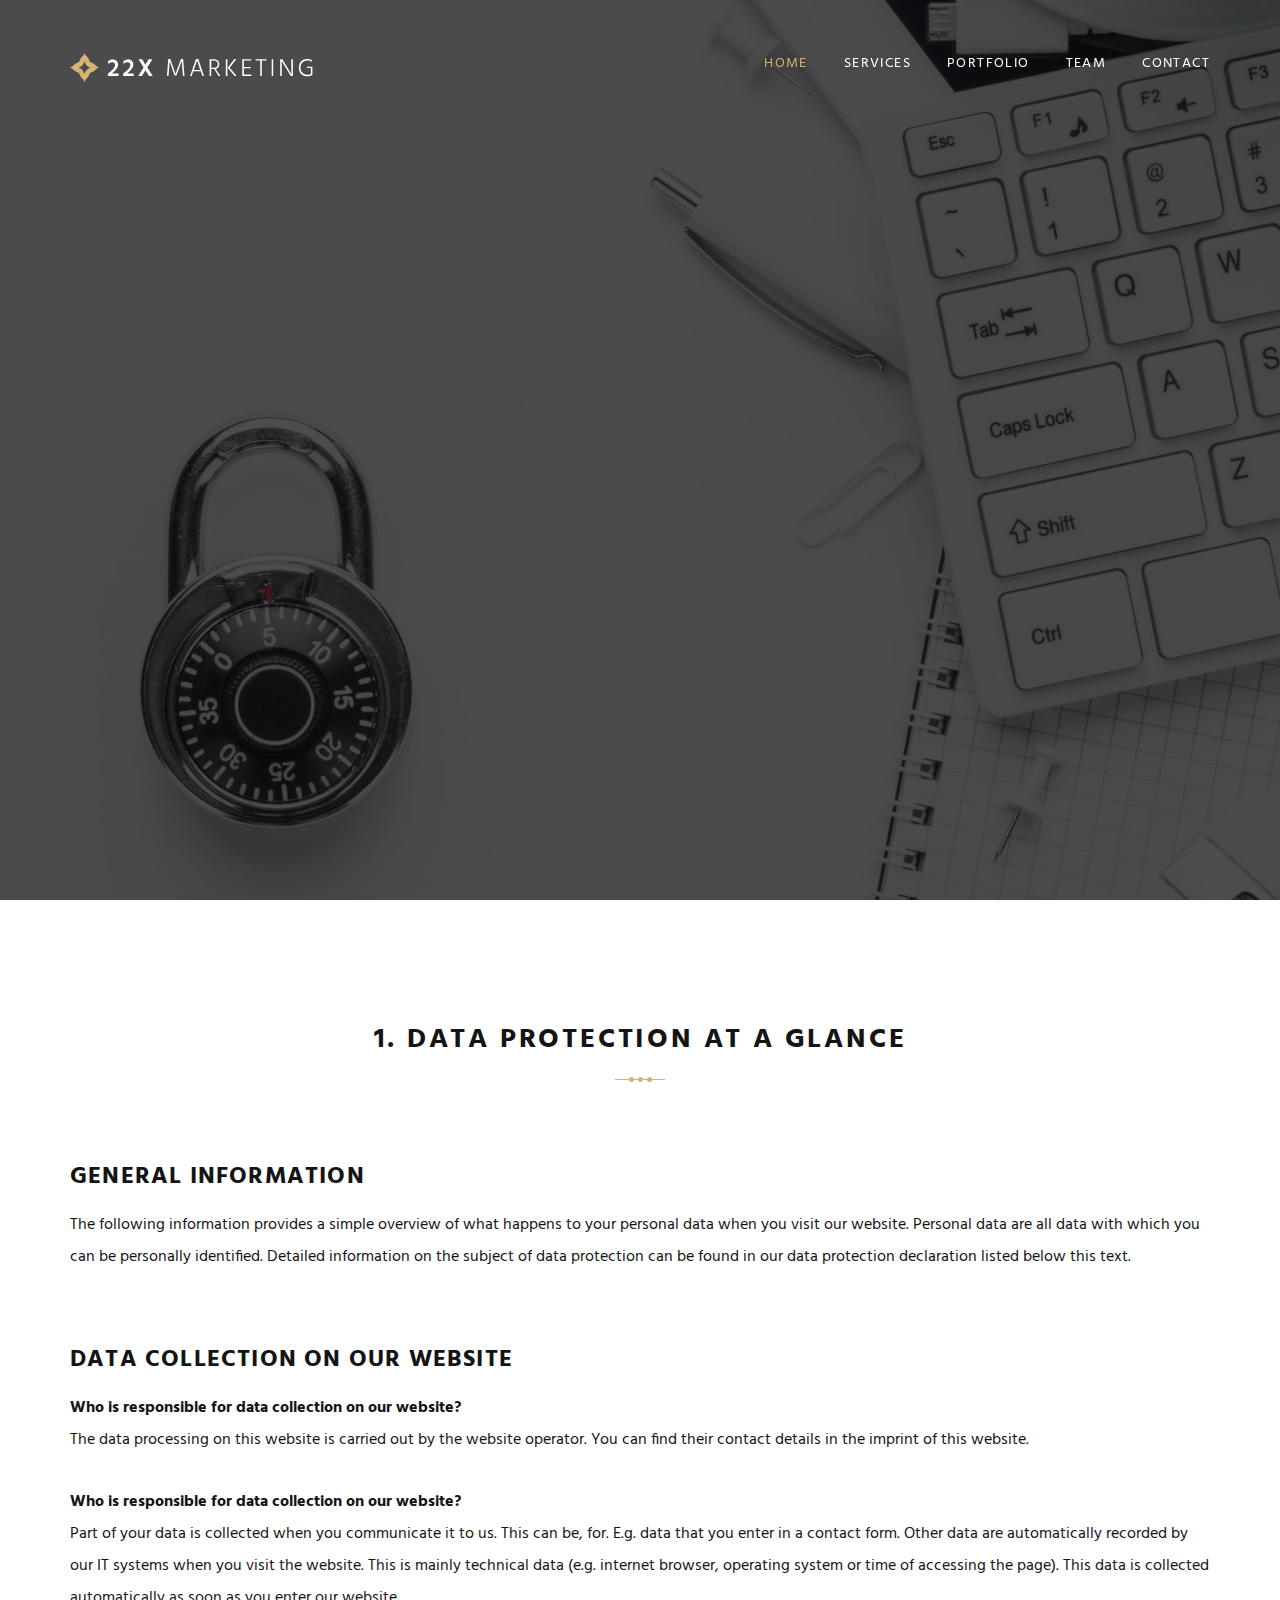
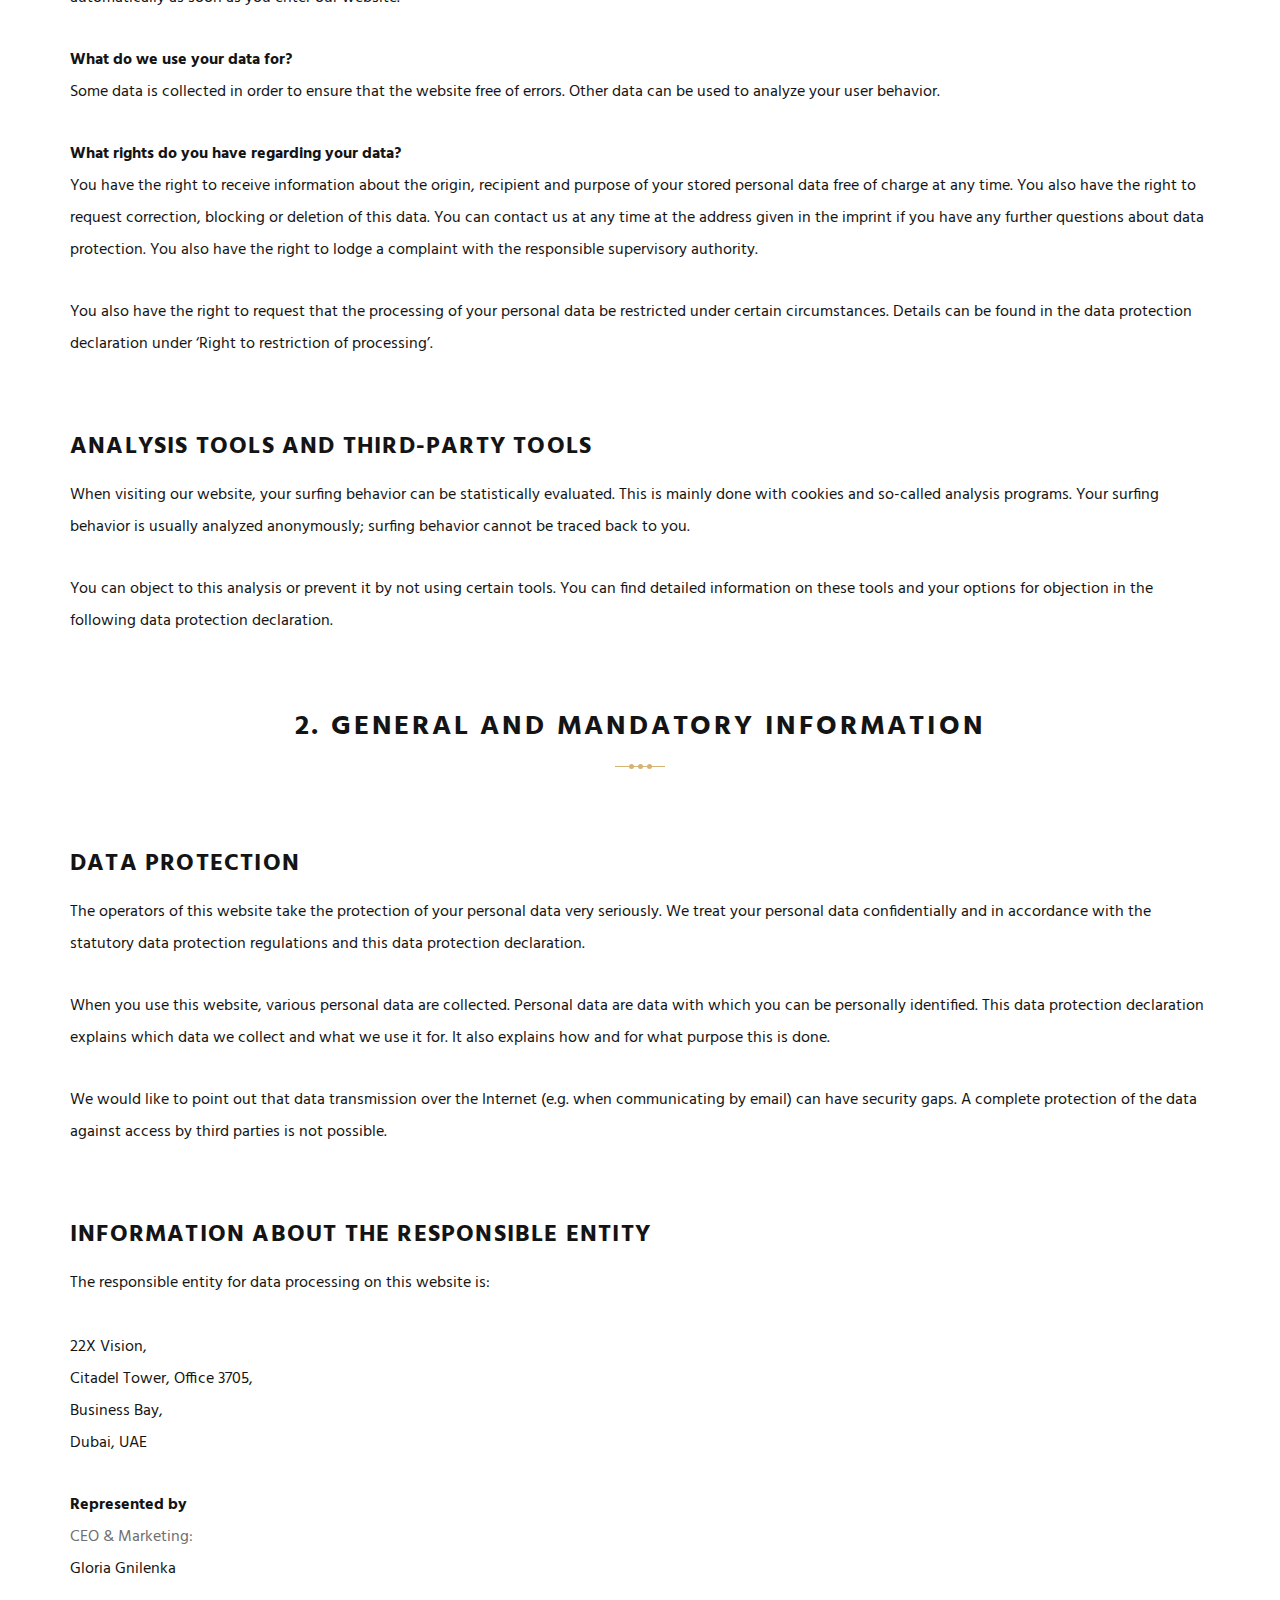
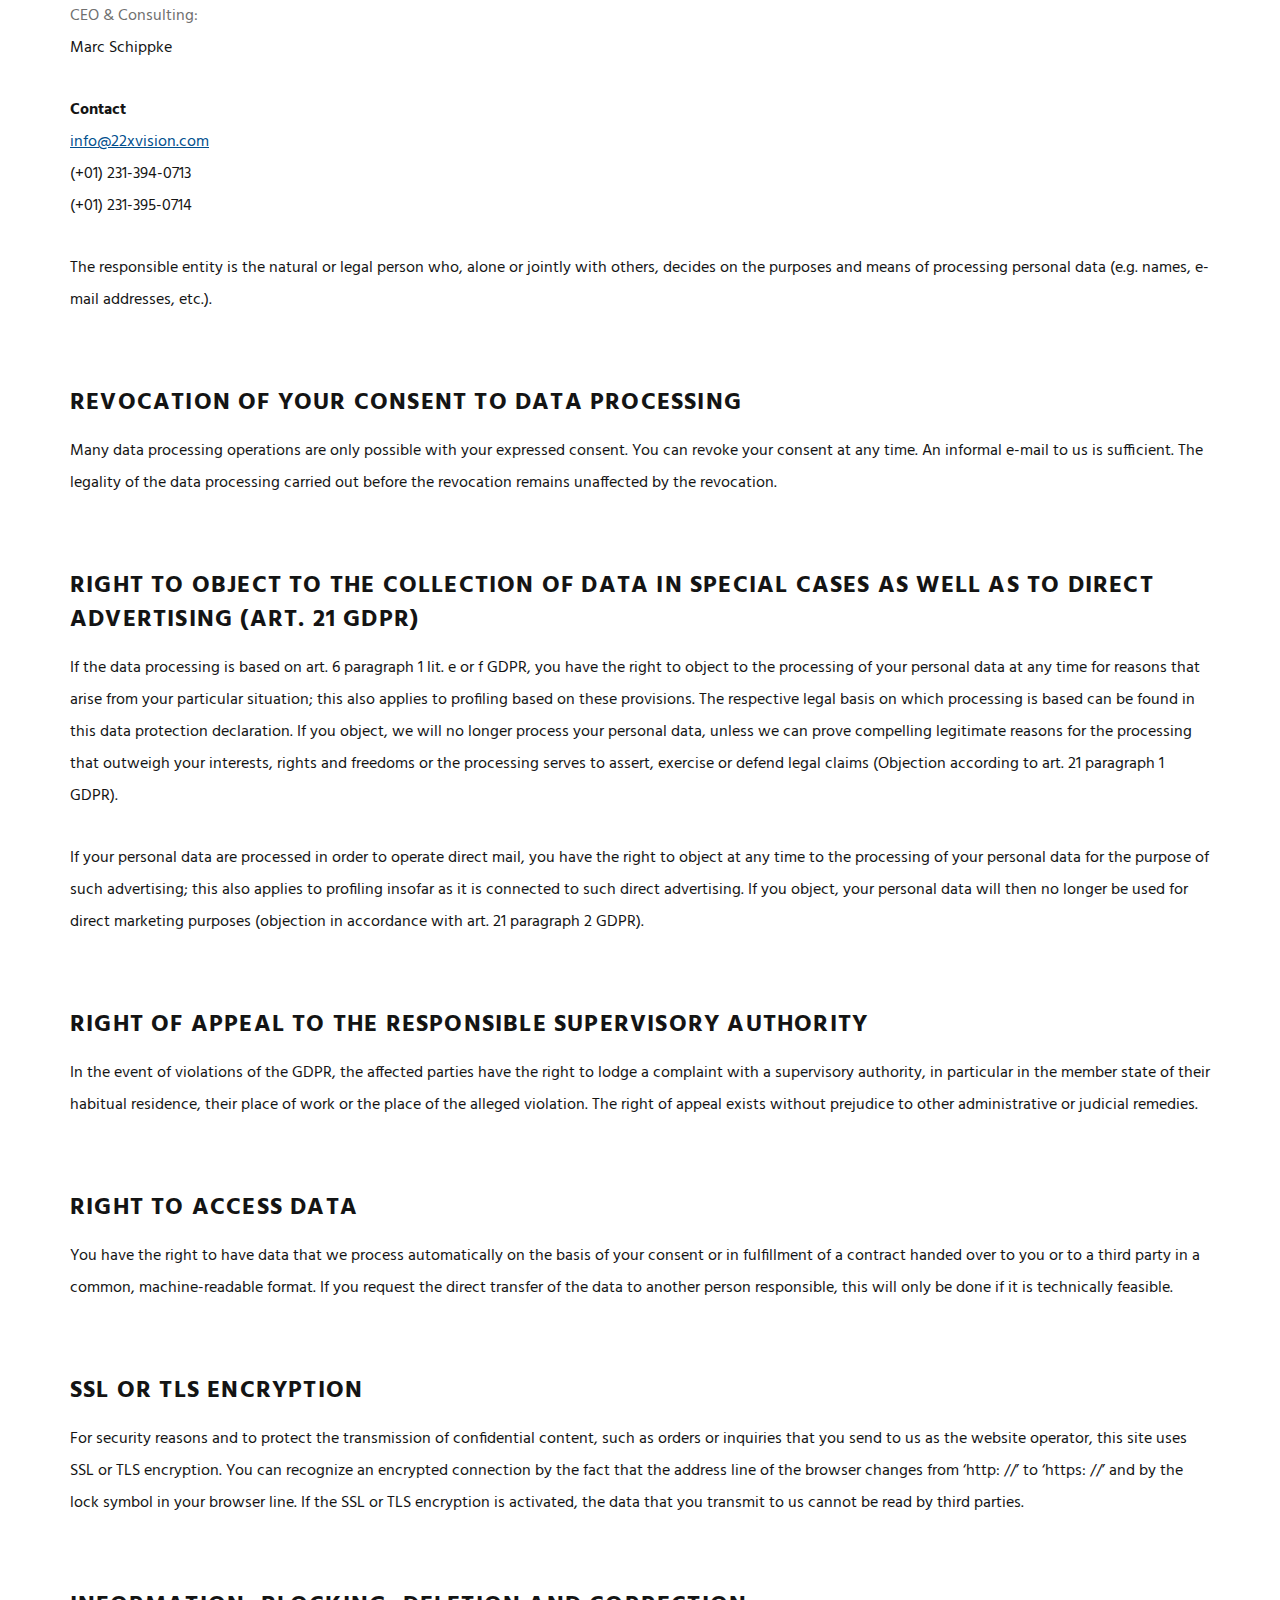
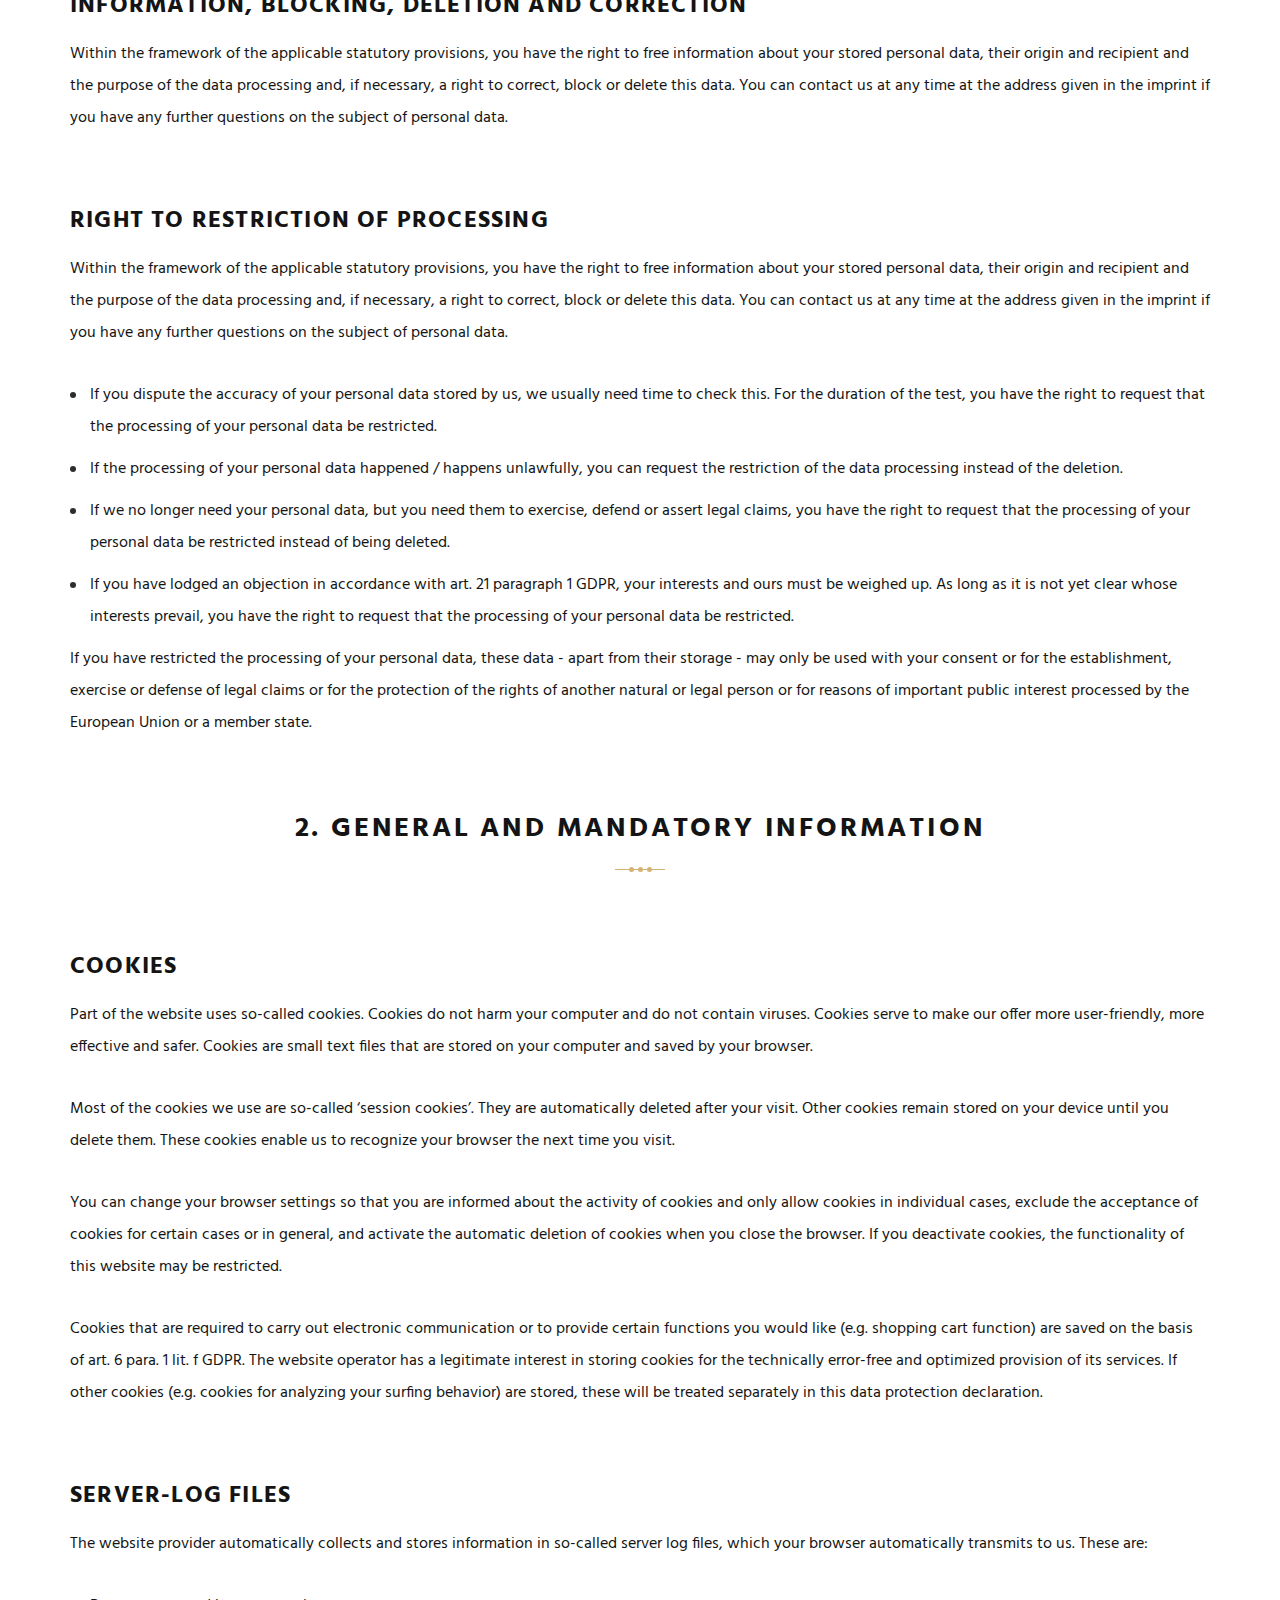
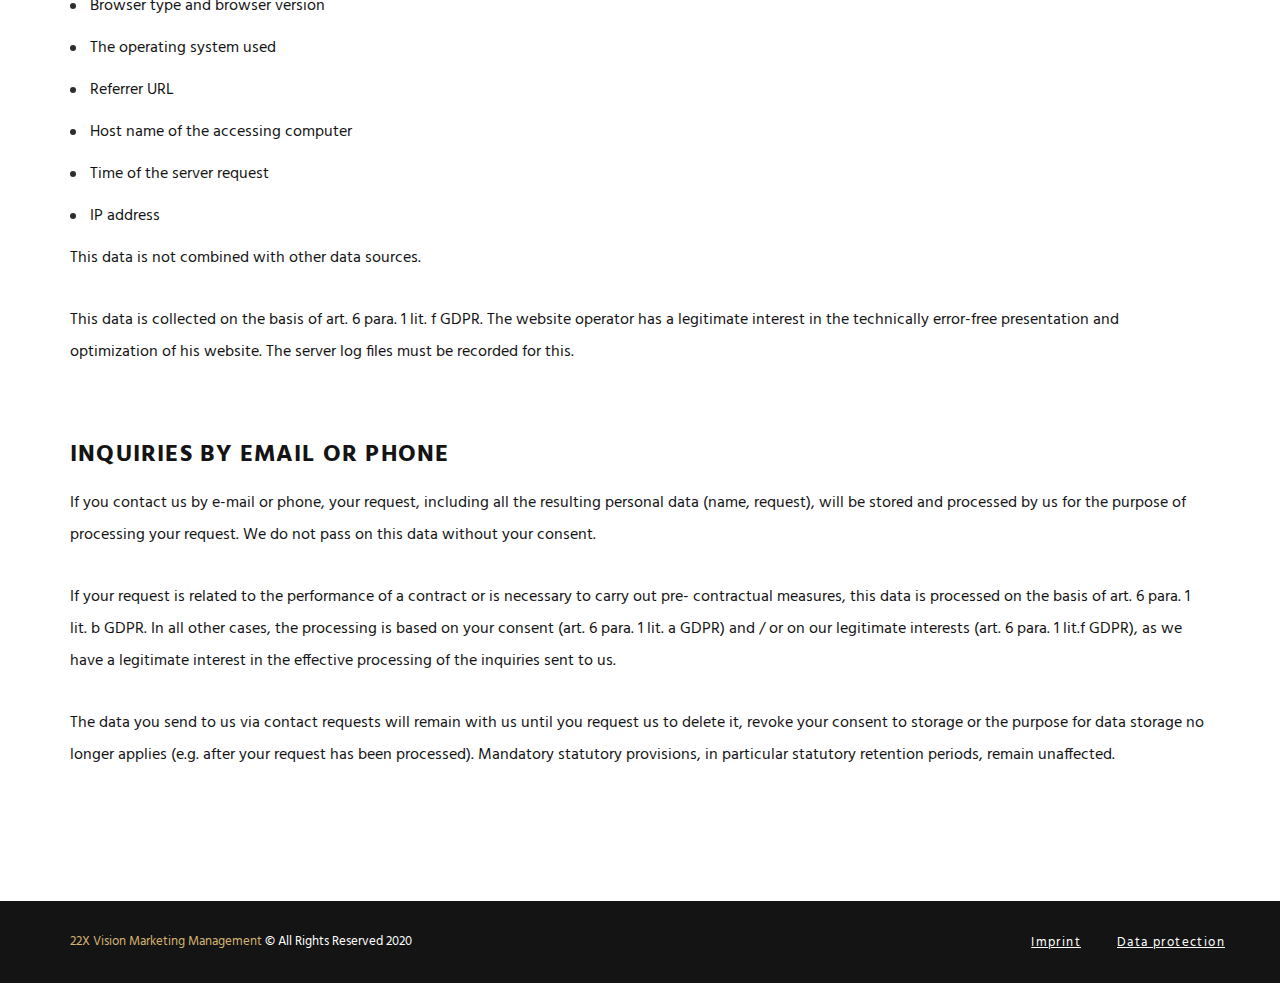
==== commit 0cb75491: "footer menu" ====
--- a/data-protection.html
+++ b/data-protection.html
@@ -451,7 +451,15 @@
           <div class="copy">
             <a>22X Vision Marketing Management</a> © All Rights Reserved 2020
           </div>
+          <ul class="nav navbar-nav navbar-right">
+            <li class="">
+              <a href="/imprint.html" class="js-target-scroll">Imprint</a>
+            </li>
+            <li class="">
+              <a href="/data-protection.html" class="js-target-scroll">Data protection</a>
+            </li>
           
+          </ul>
         </div>
       </div>
     </footer>
--- a/css/style.css
+++ b/css/style.css
@@ -2936,4 +2936,10 @@
   background: #2D2D2D;
   border-radius: 50%;
   top: 13px;
+}
+#footer .navbar-nav li a{
+  font-size: 13px;
+  font-weight: normal;
+  text-transform: none;
+  text-decoration: underline;
 }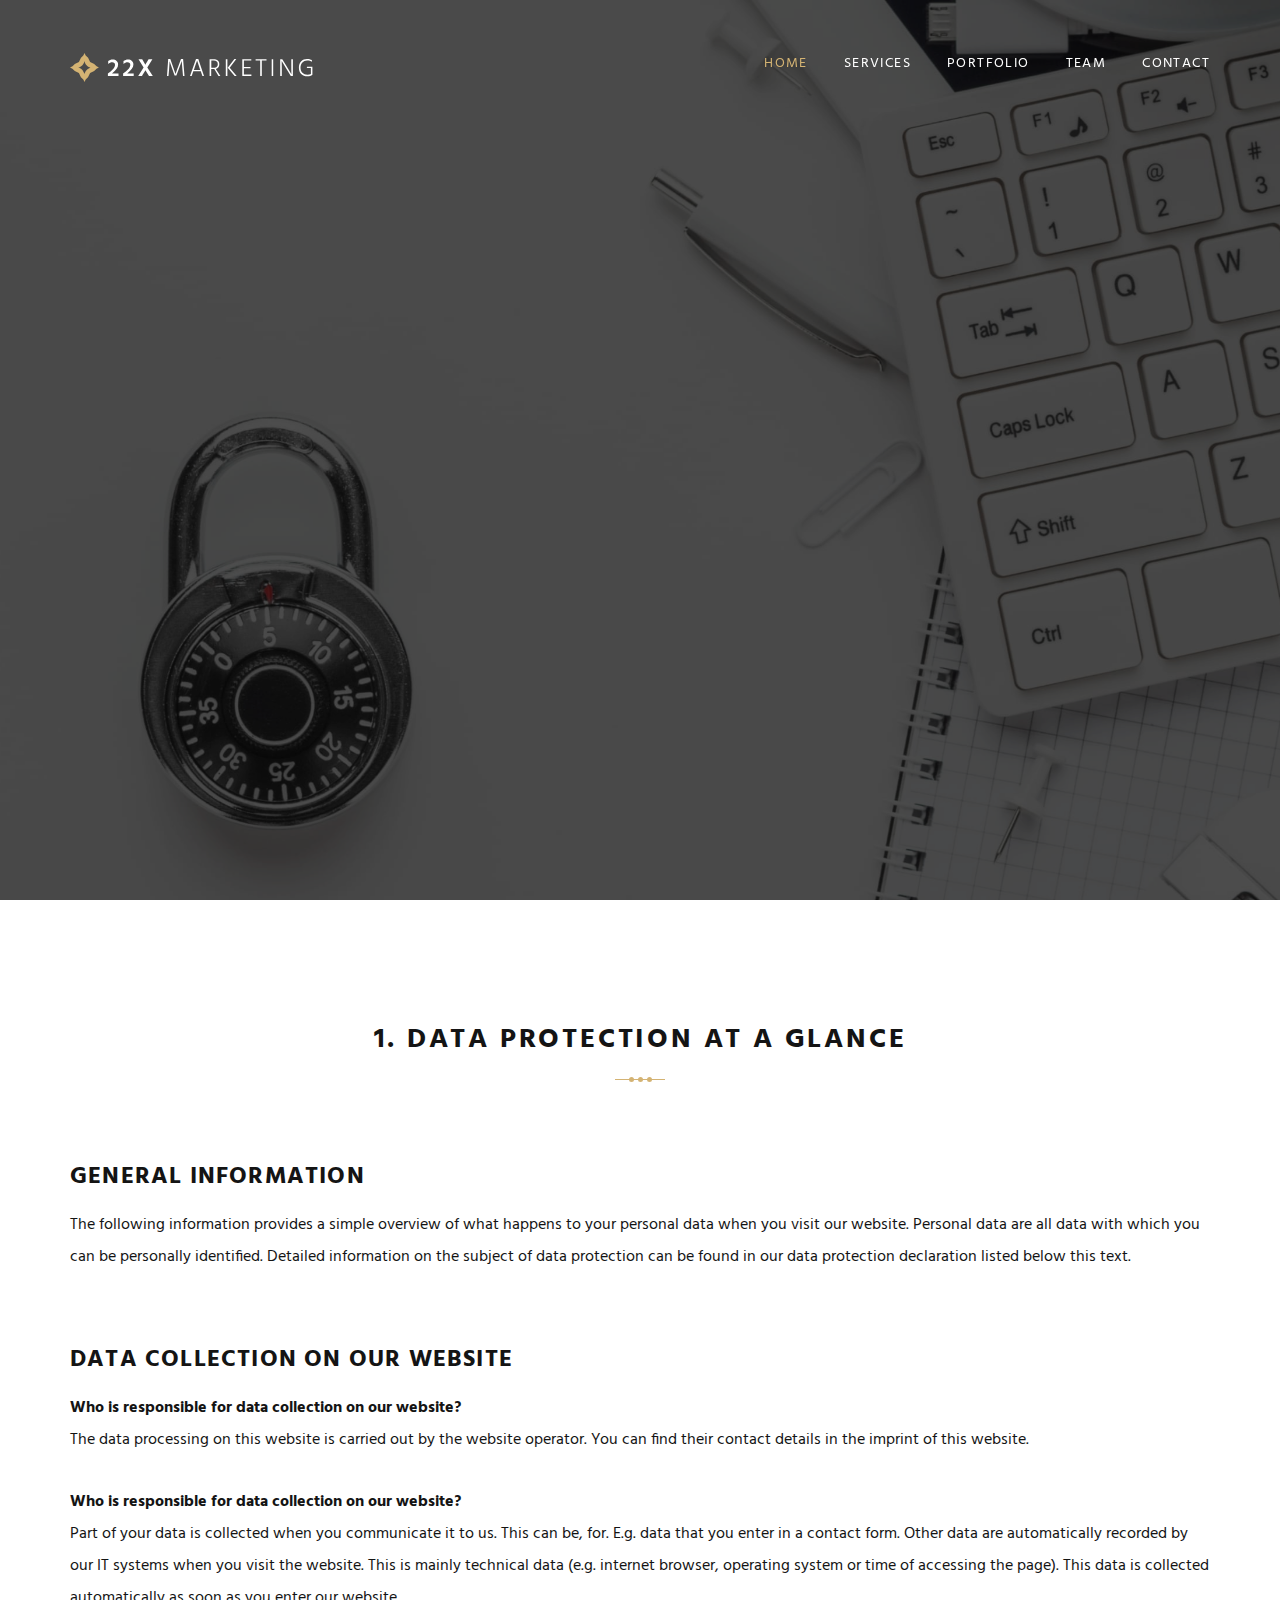
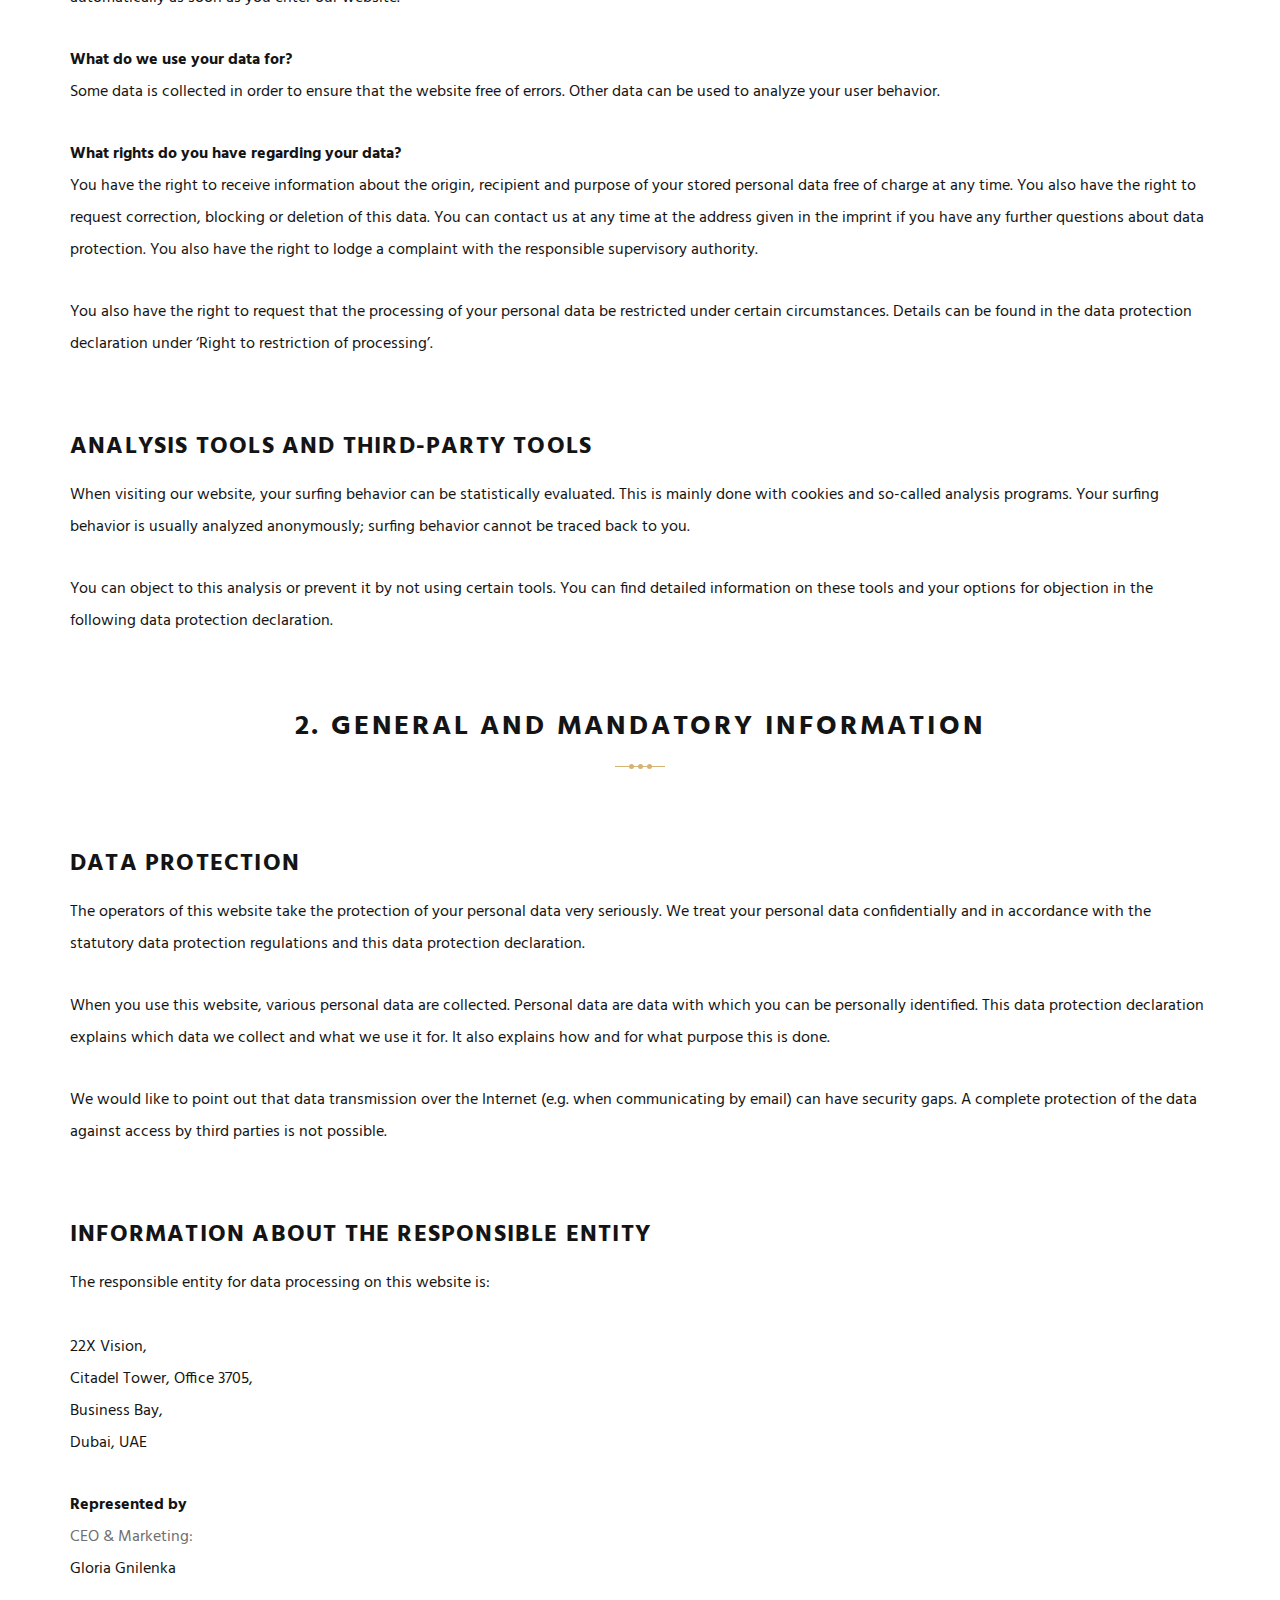
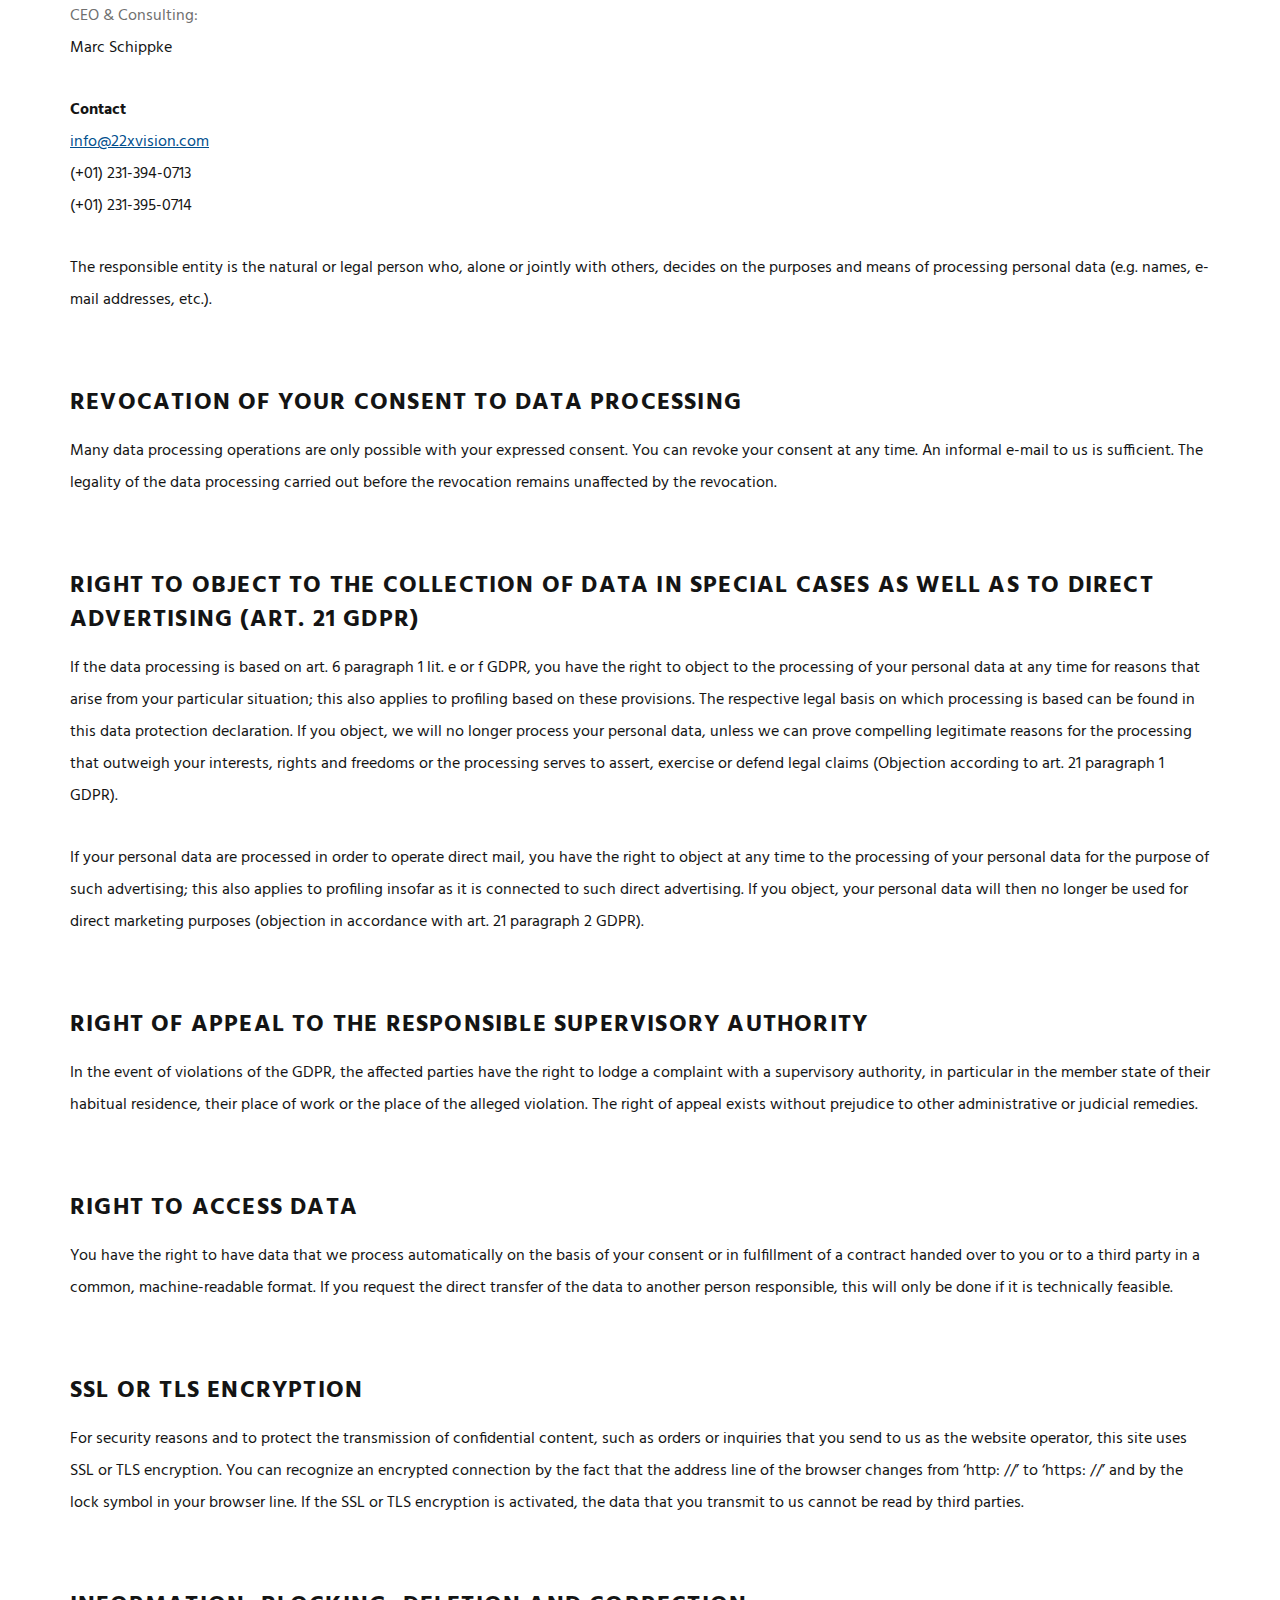
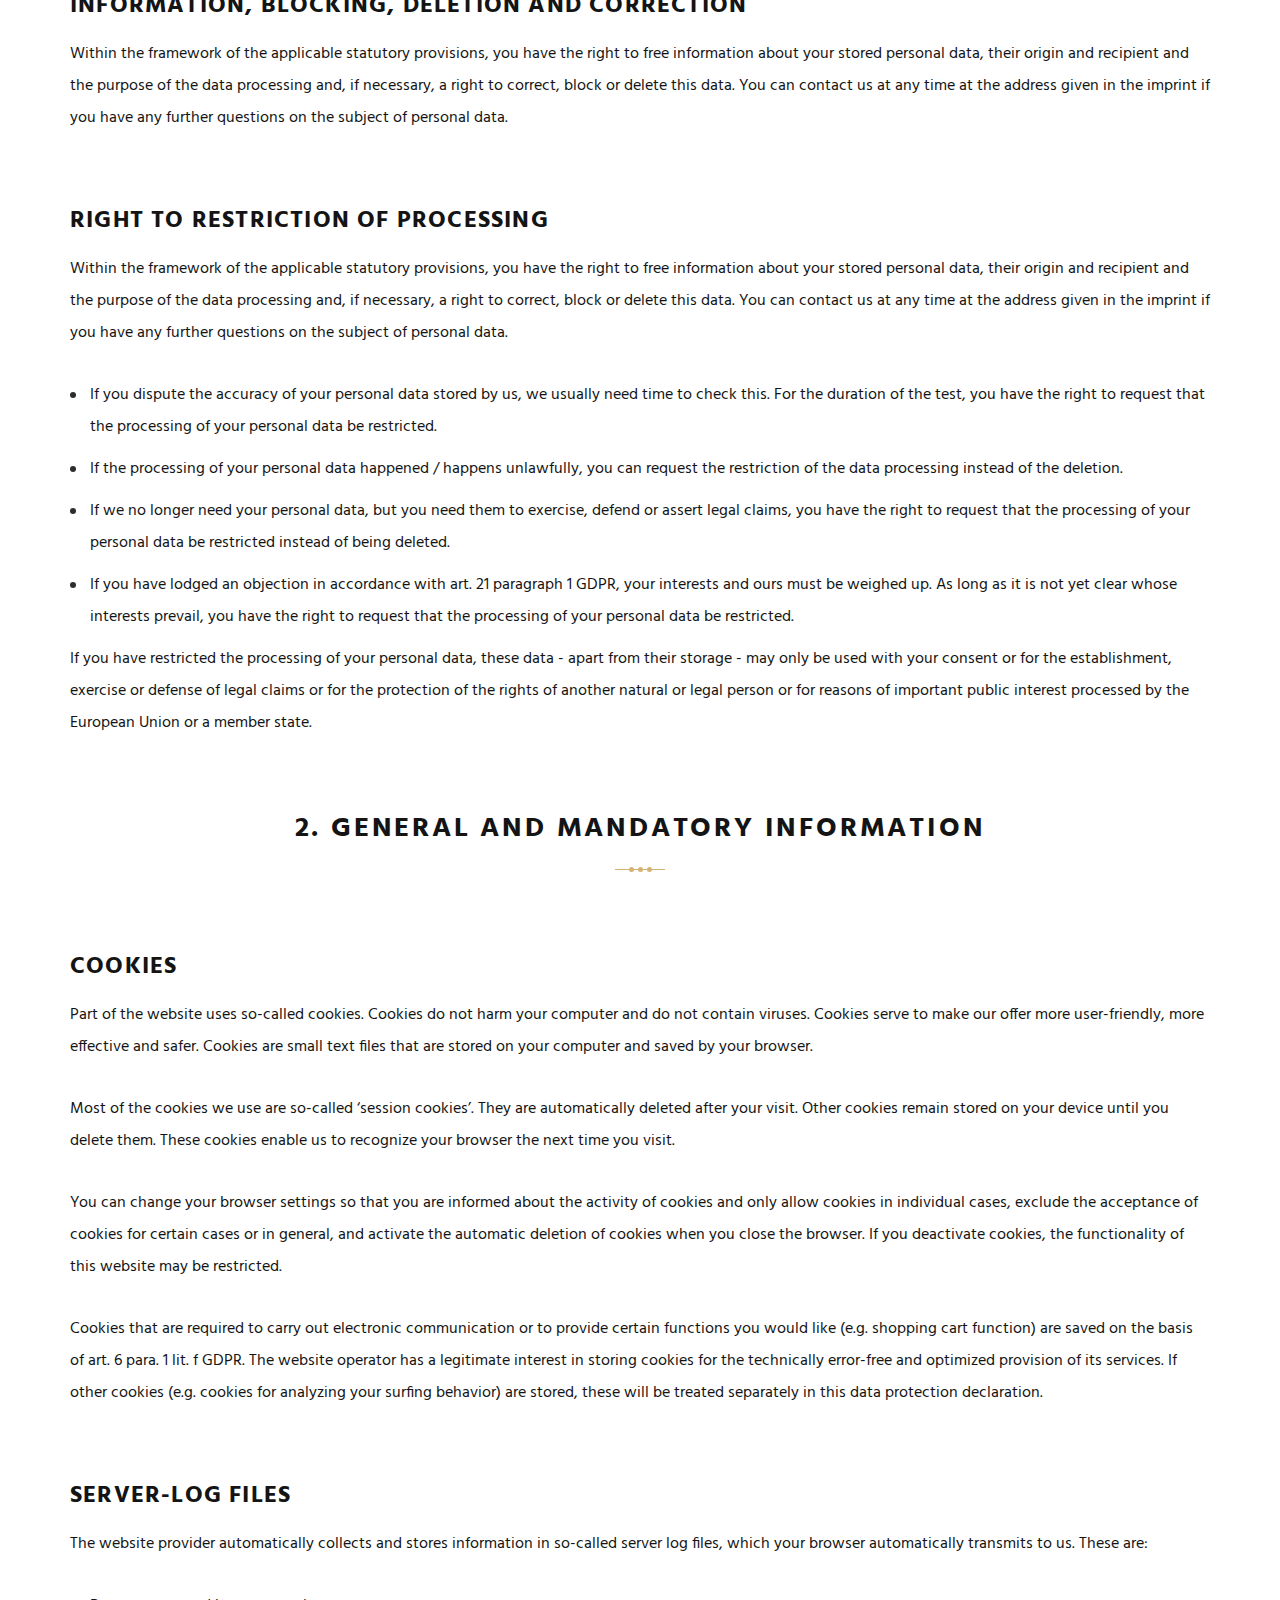
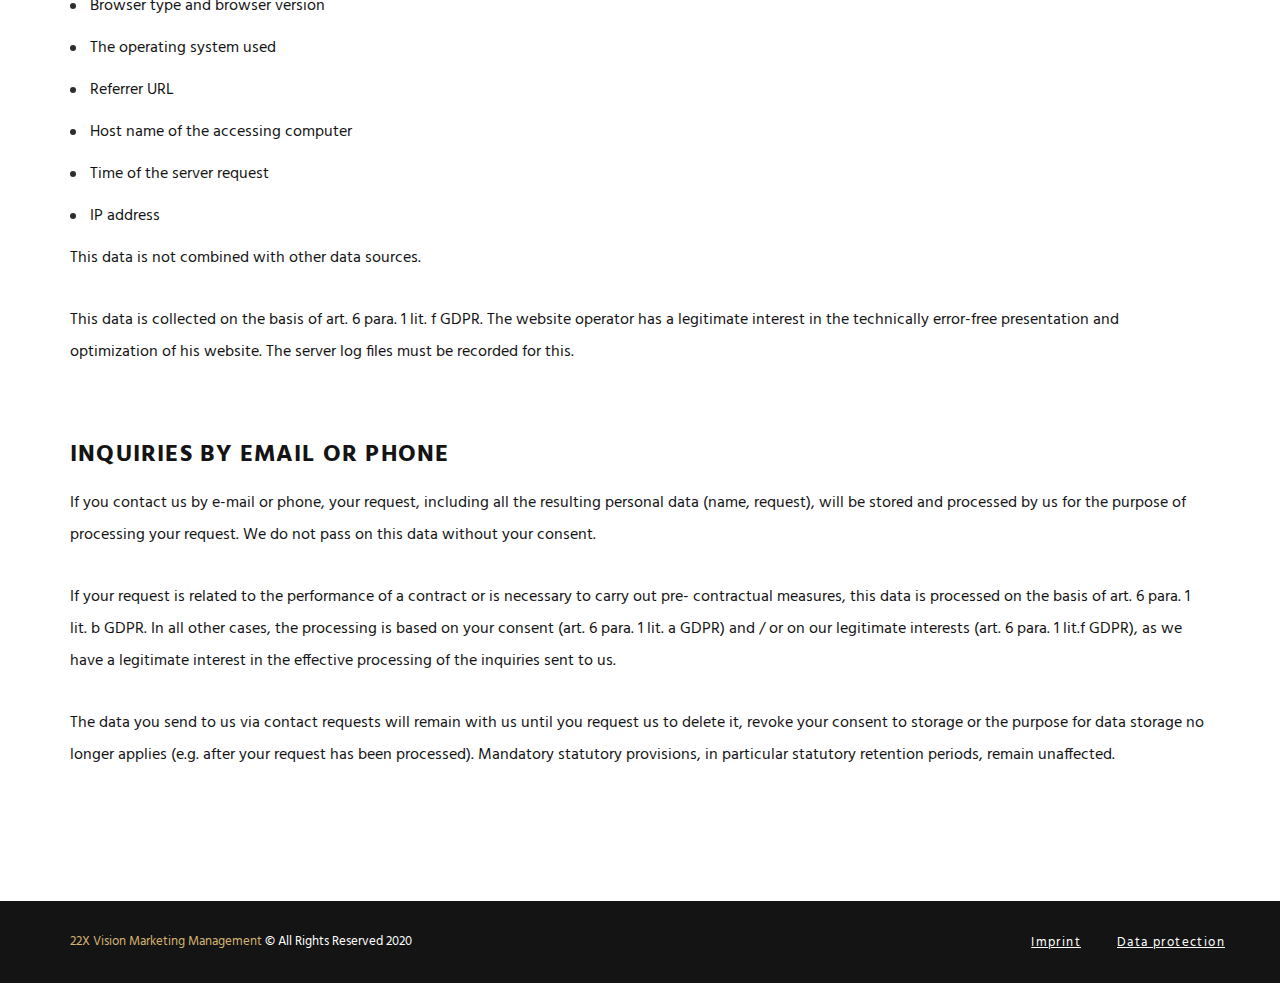
==== commit 143259ea: "fixed nav menu" ====
--- a/data-protection.html
+++ b/data-protection.html
@@ -48,20 +48,20 @@
       <div class="collapse navbar-collapse" id="navbar-collapse"> 
         <ul class="nav navbar-nav navbar-right">
           <li class="active">
-            <a href="#home" class="js-target-scroll">Home</a>
+            <a href="index.html#home" class="js-target-scroll">Home</a>
           </li>
           <li>
-            <a href="#services" class="js-target-scroll">Services</a>
+            <a href="index.html#services" class="js-target-scroll">Services</a>
           </li>
           <li>
-            <a  href="#showcase" class="js-target-scroll">Portfolio</a>
+            <a  href="index.html#showcase" class="js-target-scroll">Portfolio</a>
           </li>  
           <li>
-            <a  href="#team" class="js-target-scroll">Team</a>
+            <a  href="index.html#team" class="js-target-scroll">Team</a>
           </li>
         
           <li>
-            <a  href="#contact" class="js-target-scroll">Contact</a>
+            <a  href="index.html#contact" class="js-target-scroll">Contact</a>
           </li>
         </ul>
       </div>
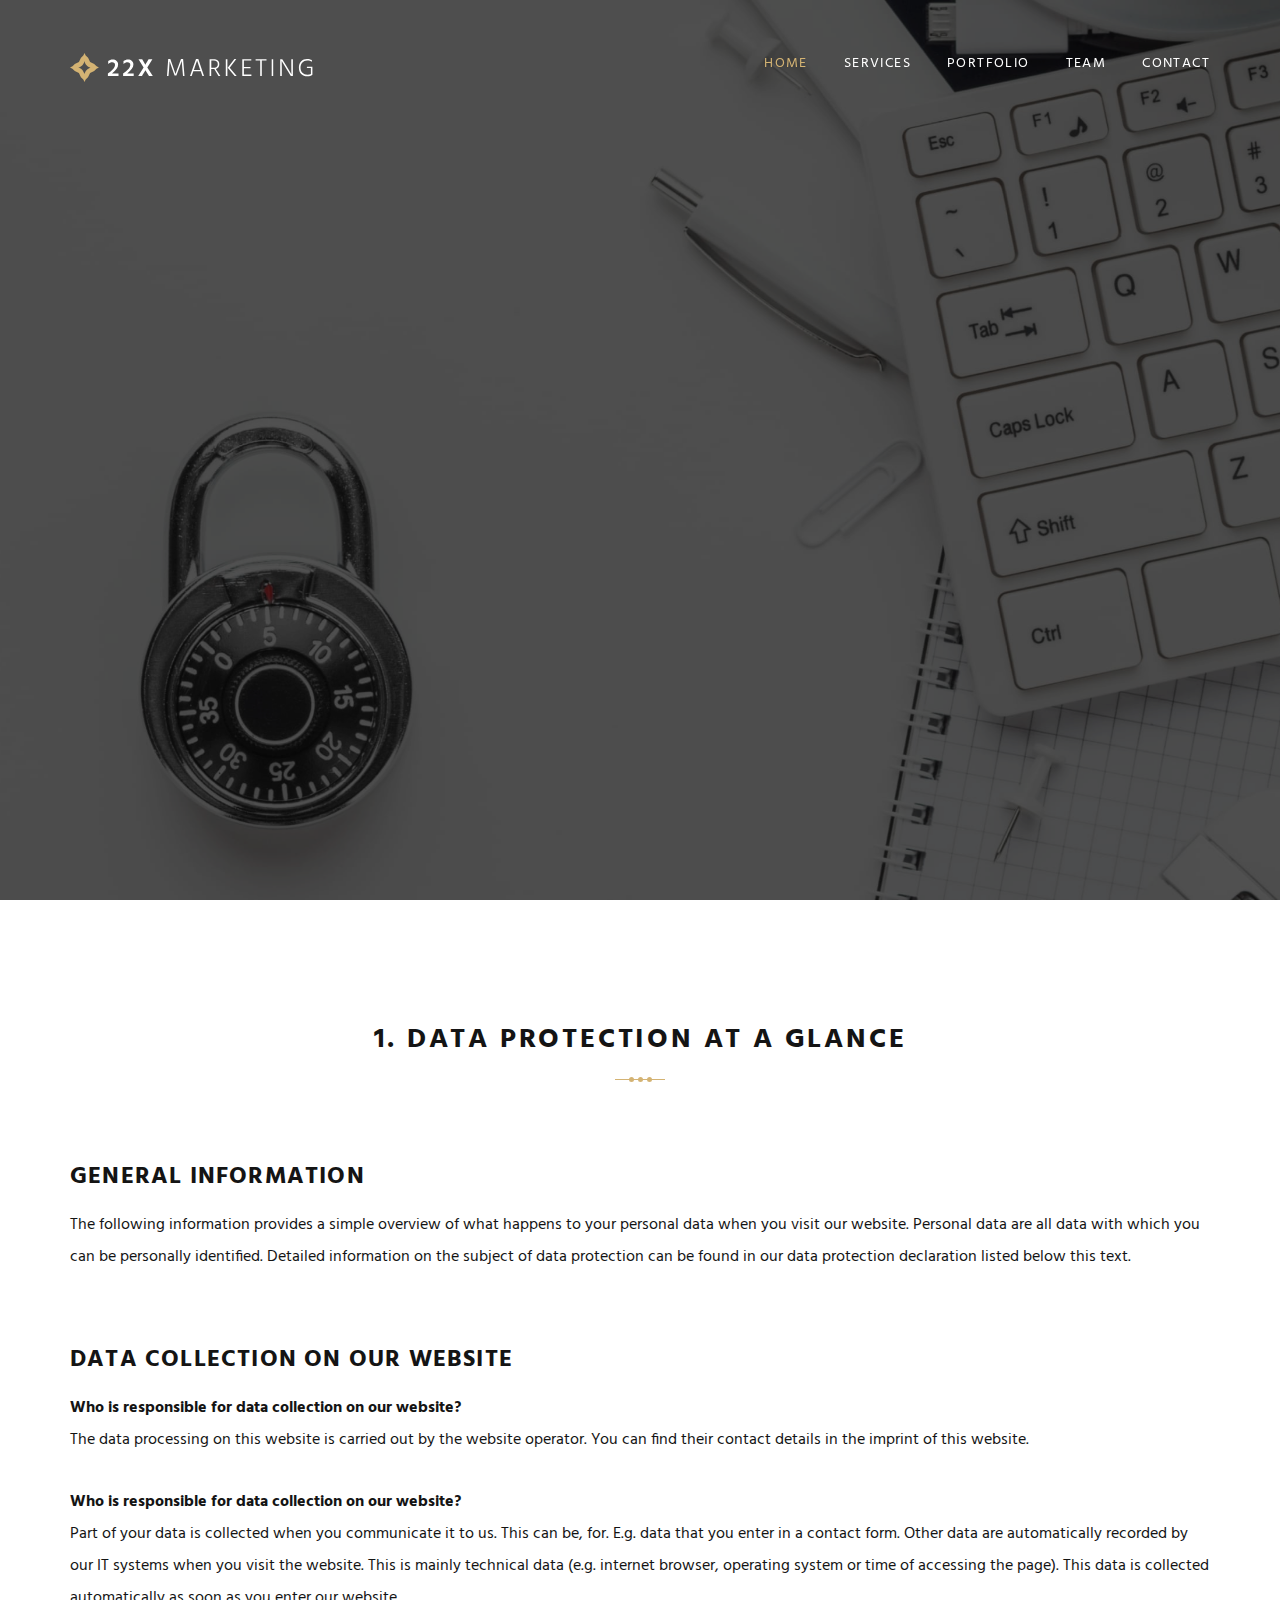
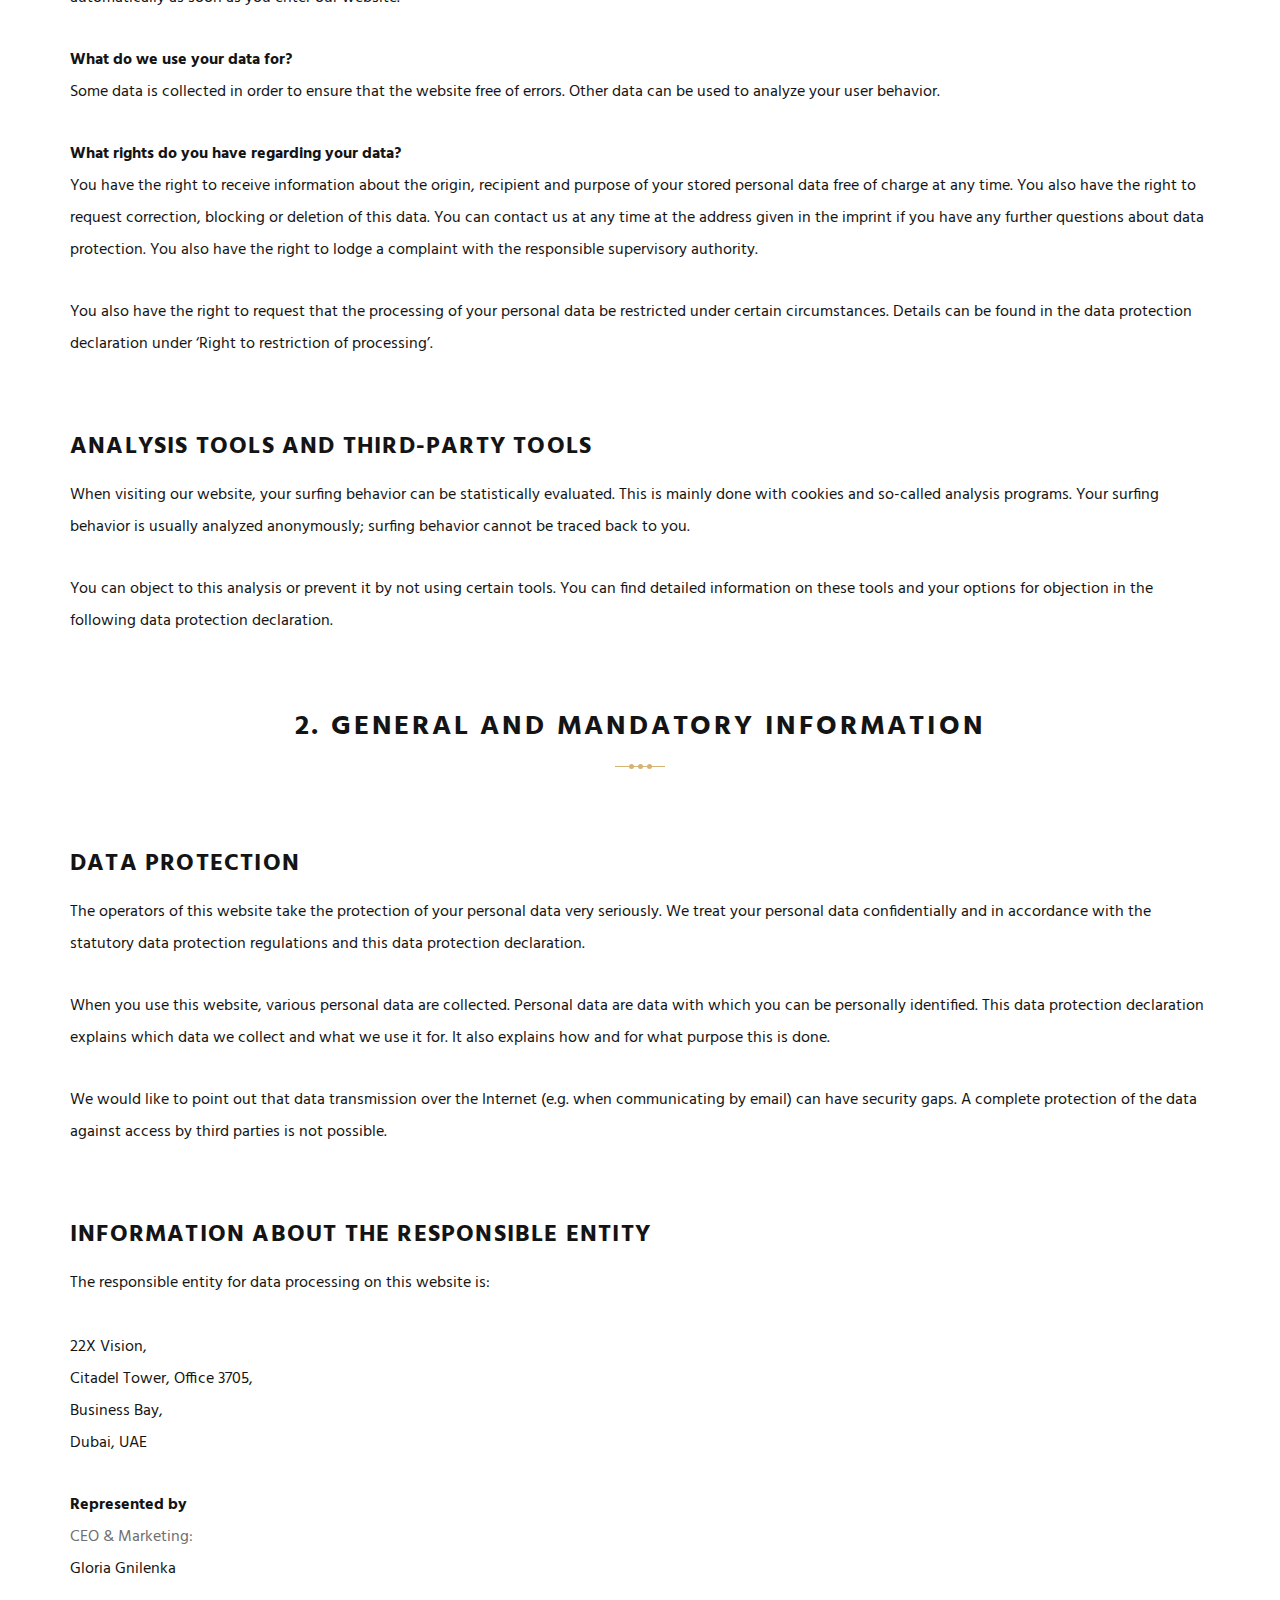
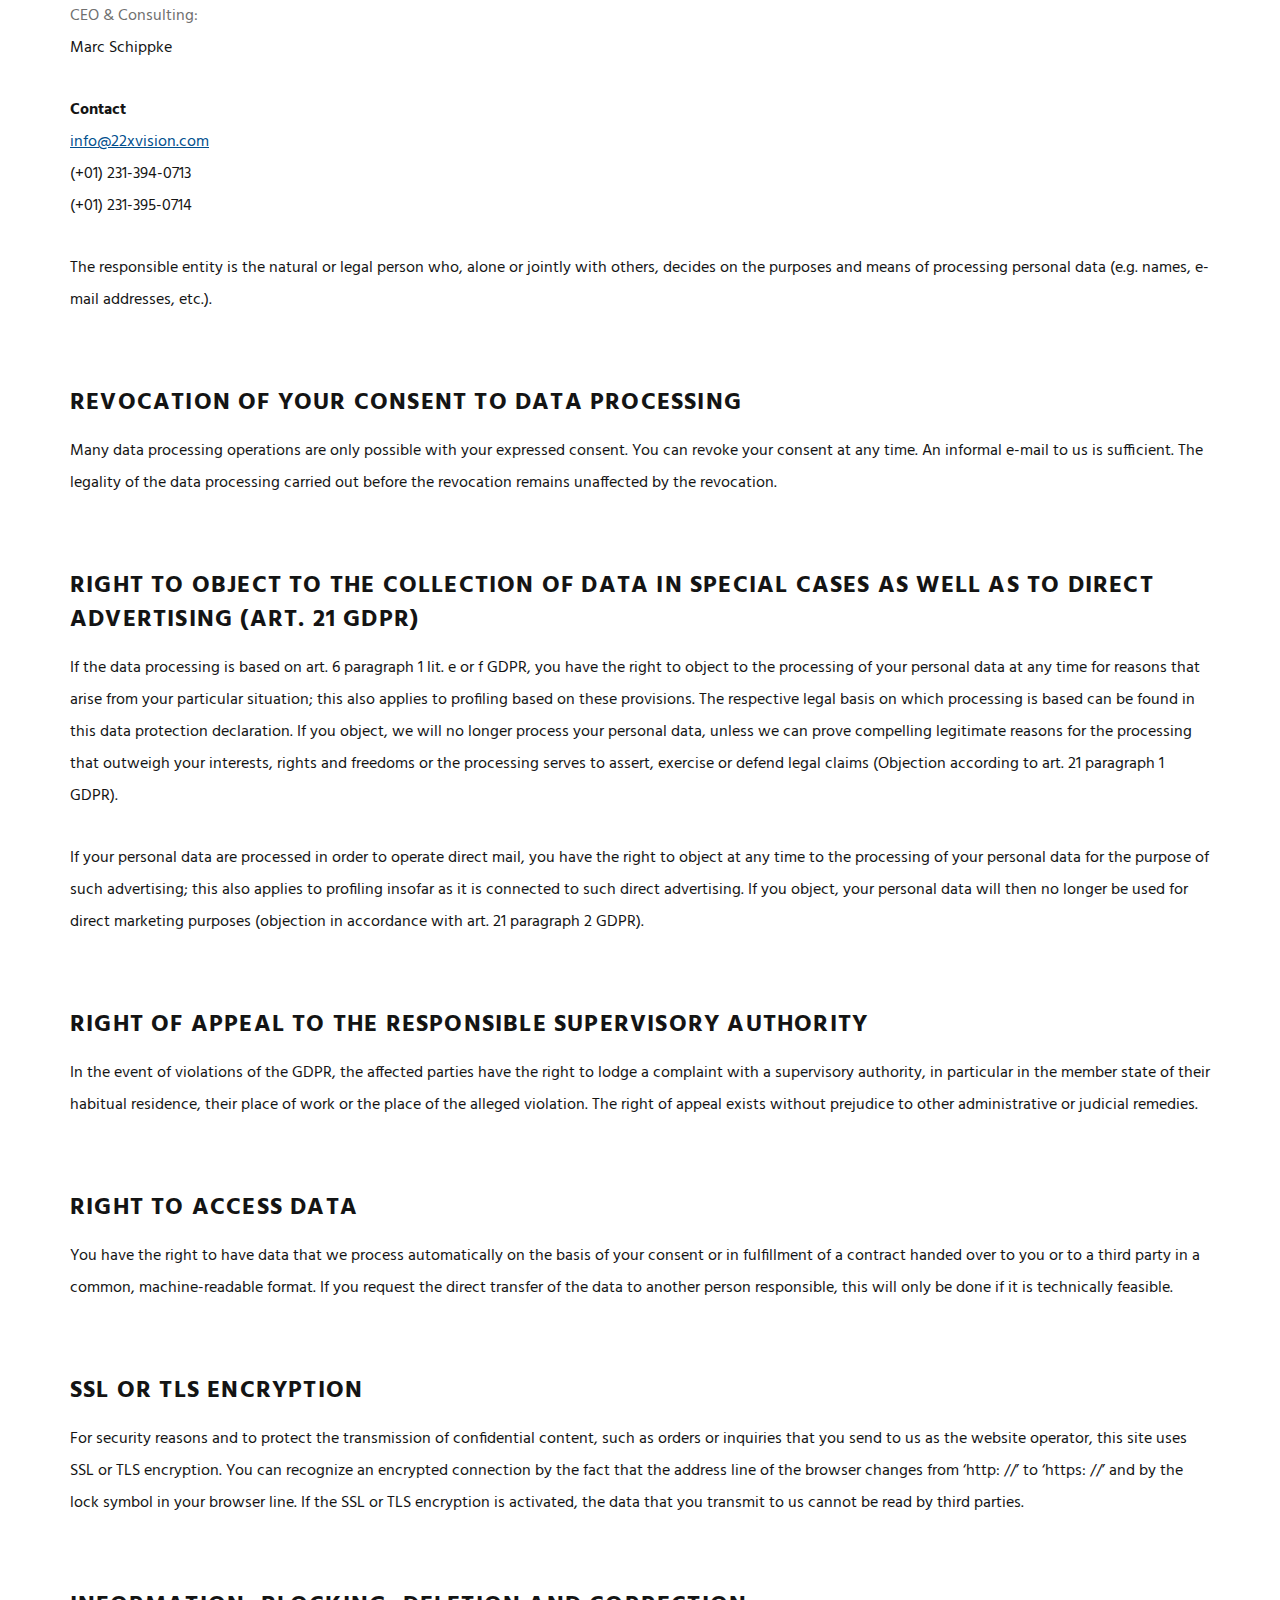
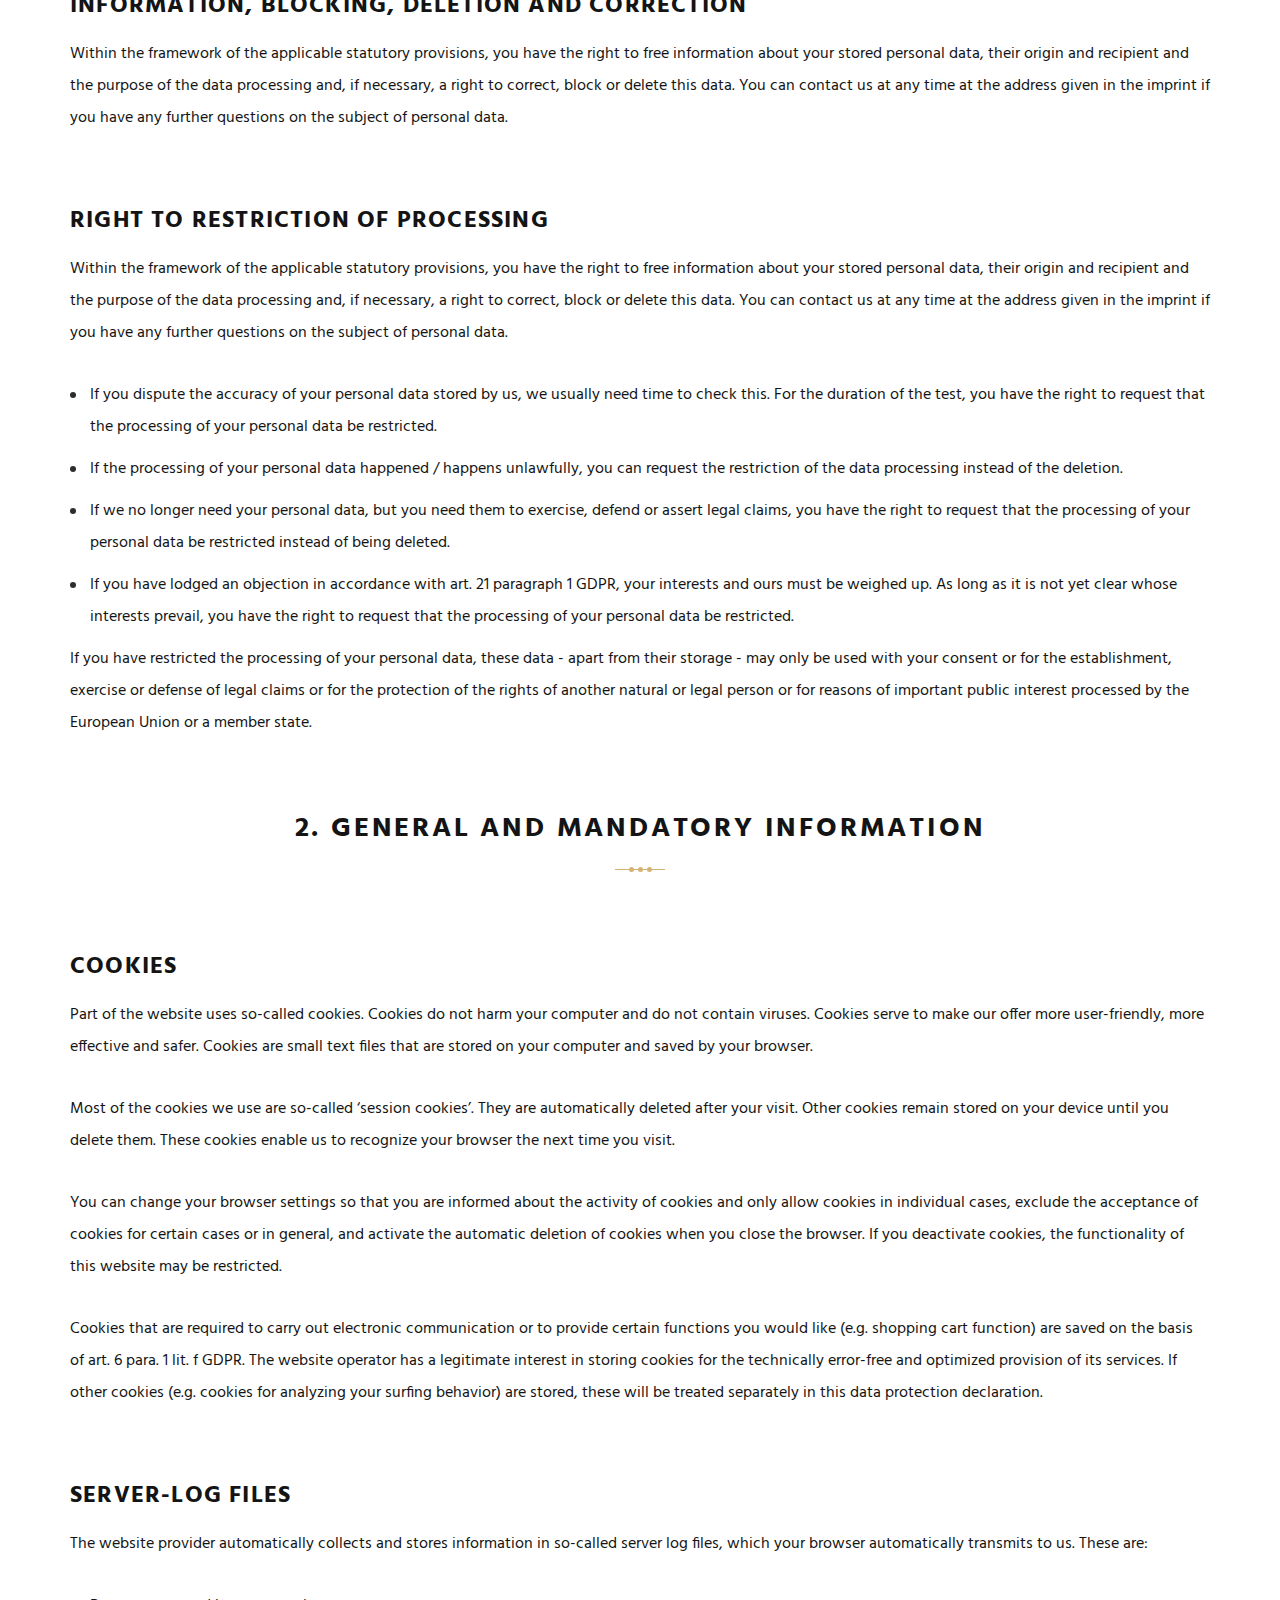
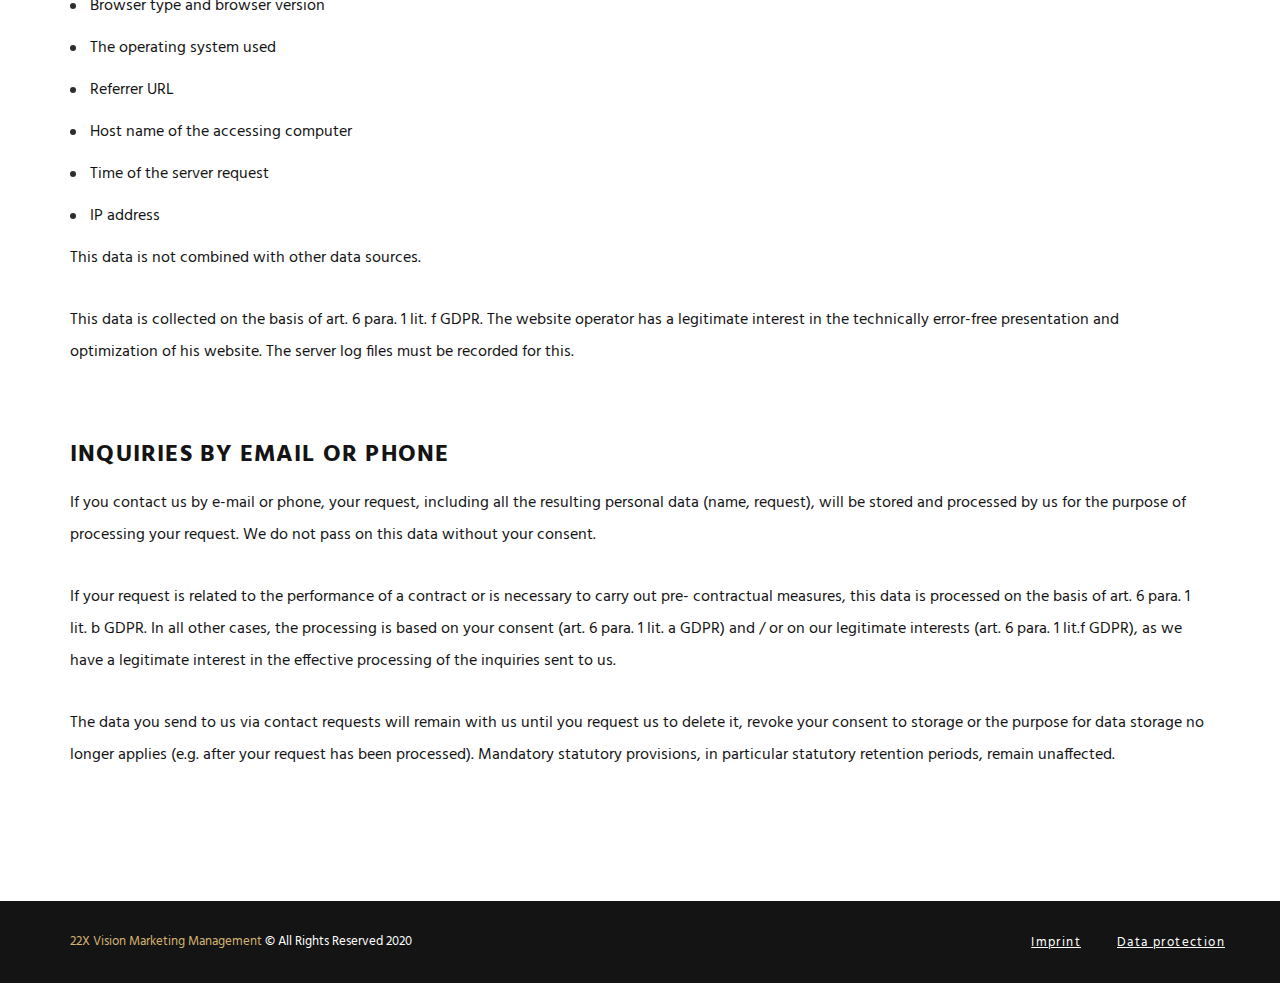
==== commit 09d59d6d: "url fixed" ====
--- a/data-protection.html
+++ b/data-protection.html
@@ -453,10 +453,10 @@
           </div>
           <ul class="nav navbar-nav navbar-right">
             <li class="">
-              <a href="/imprint.html" class="js-target-scroll">Imprint</a>
+              <a href="imprint.html" class="js-target-scroll">Imprint</a>
             </li>
             <li class="">
-              <a href="/data-protection.html" class="js-target-scroll">Data protection</a>
+              <a href="data-protection.html" class="js-target-scroll">Data protection</a>
             </li>
           
           </ul>
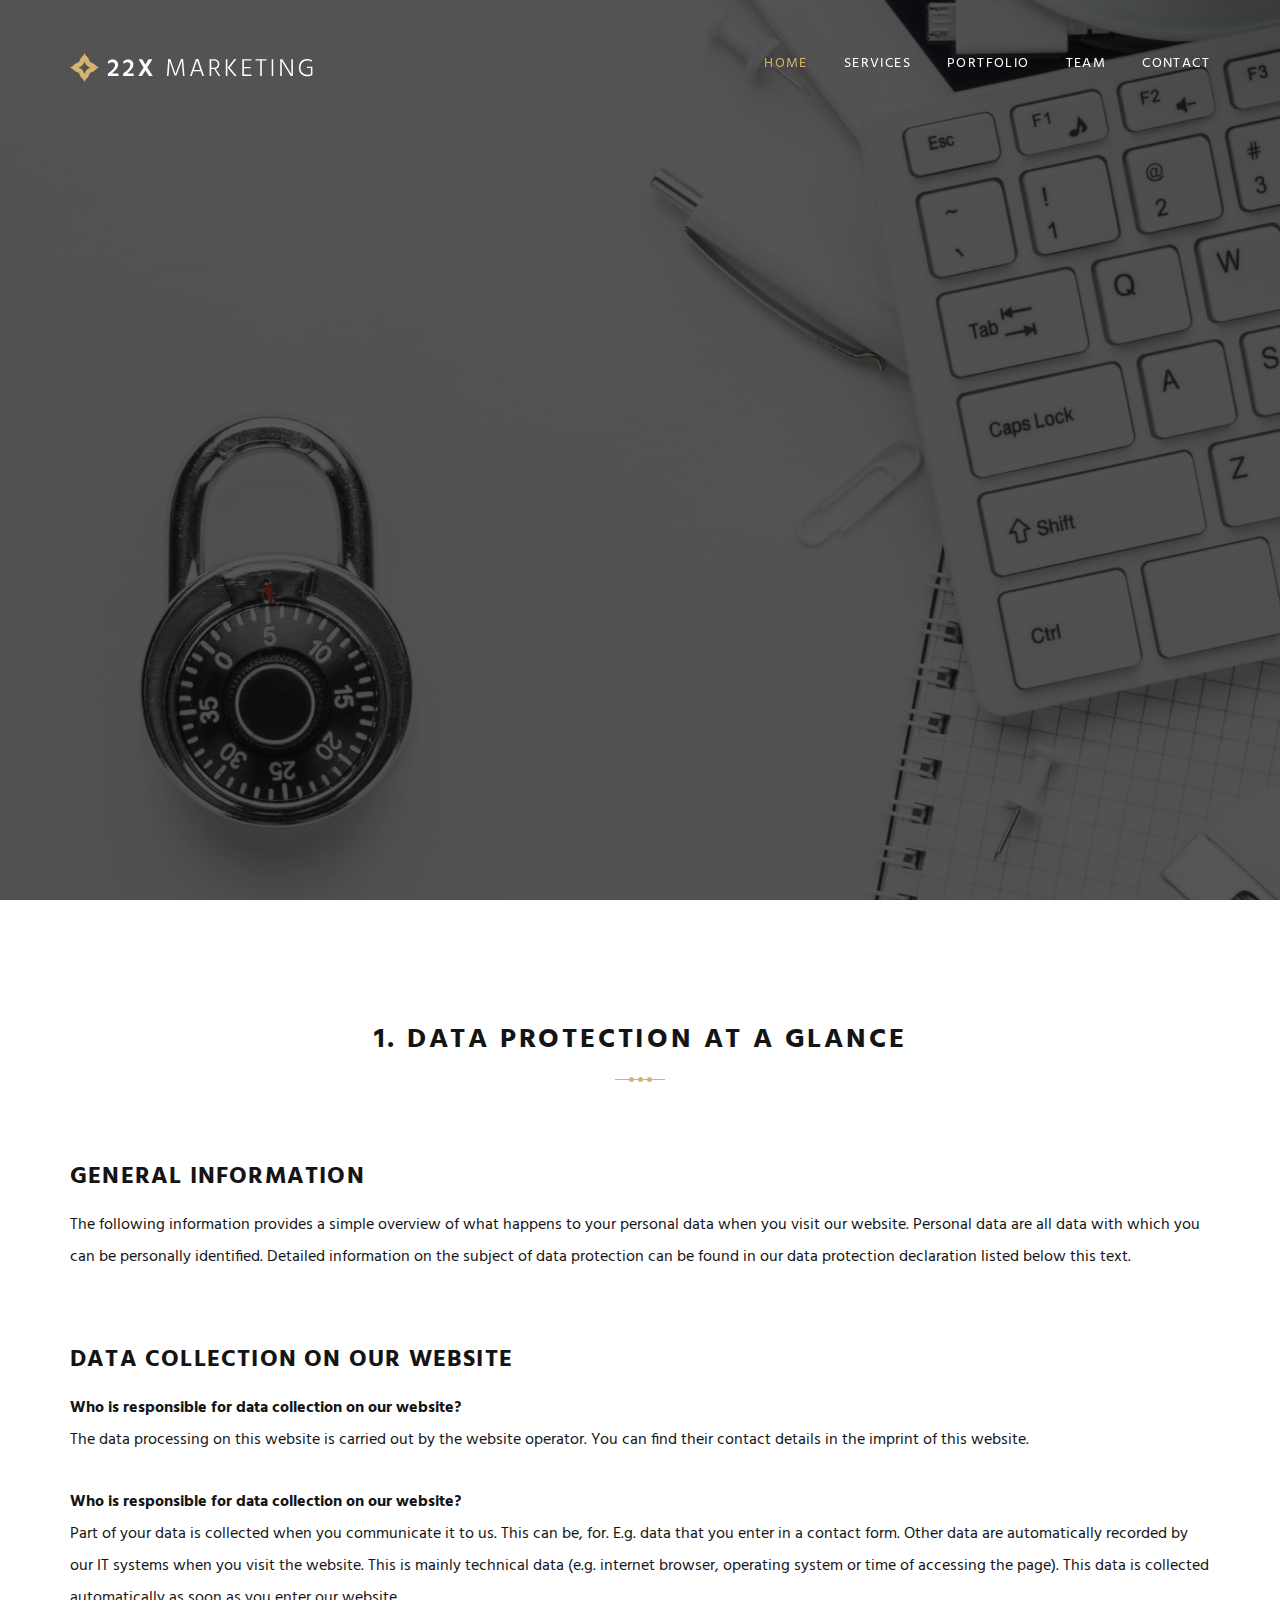
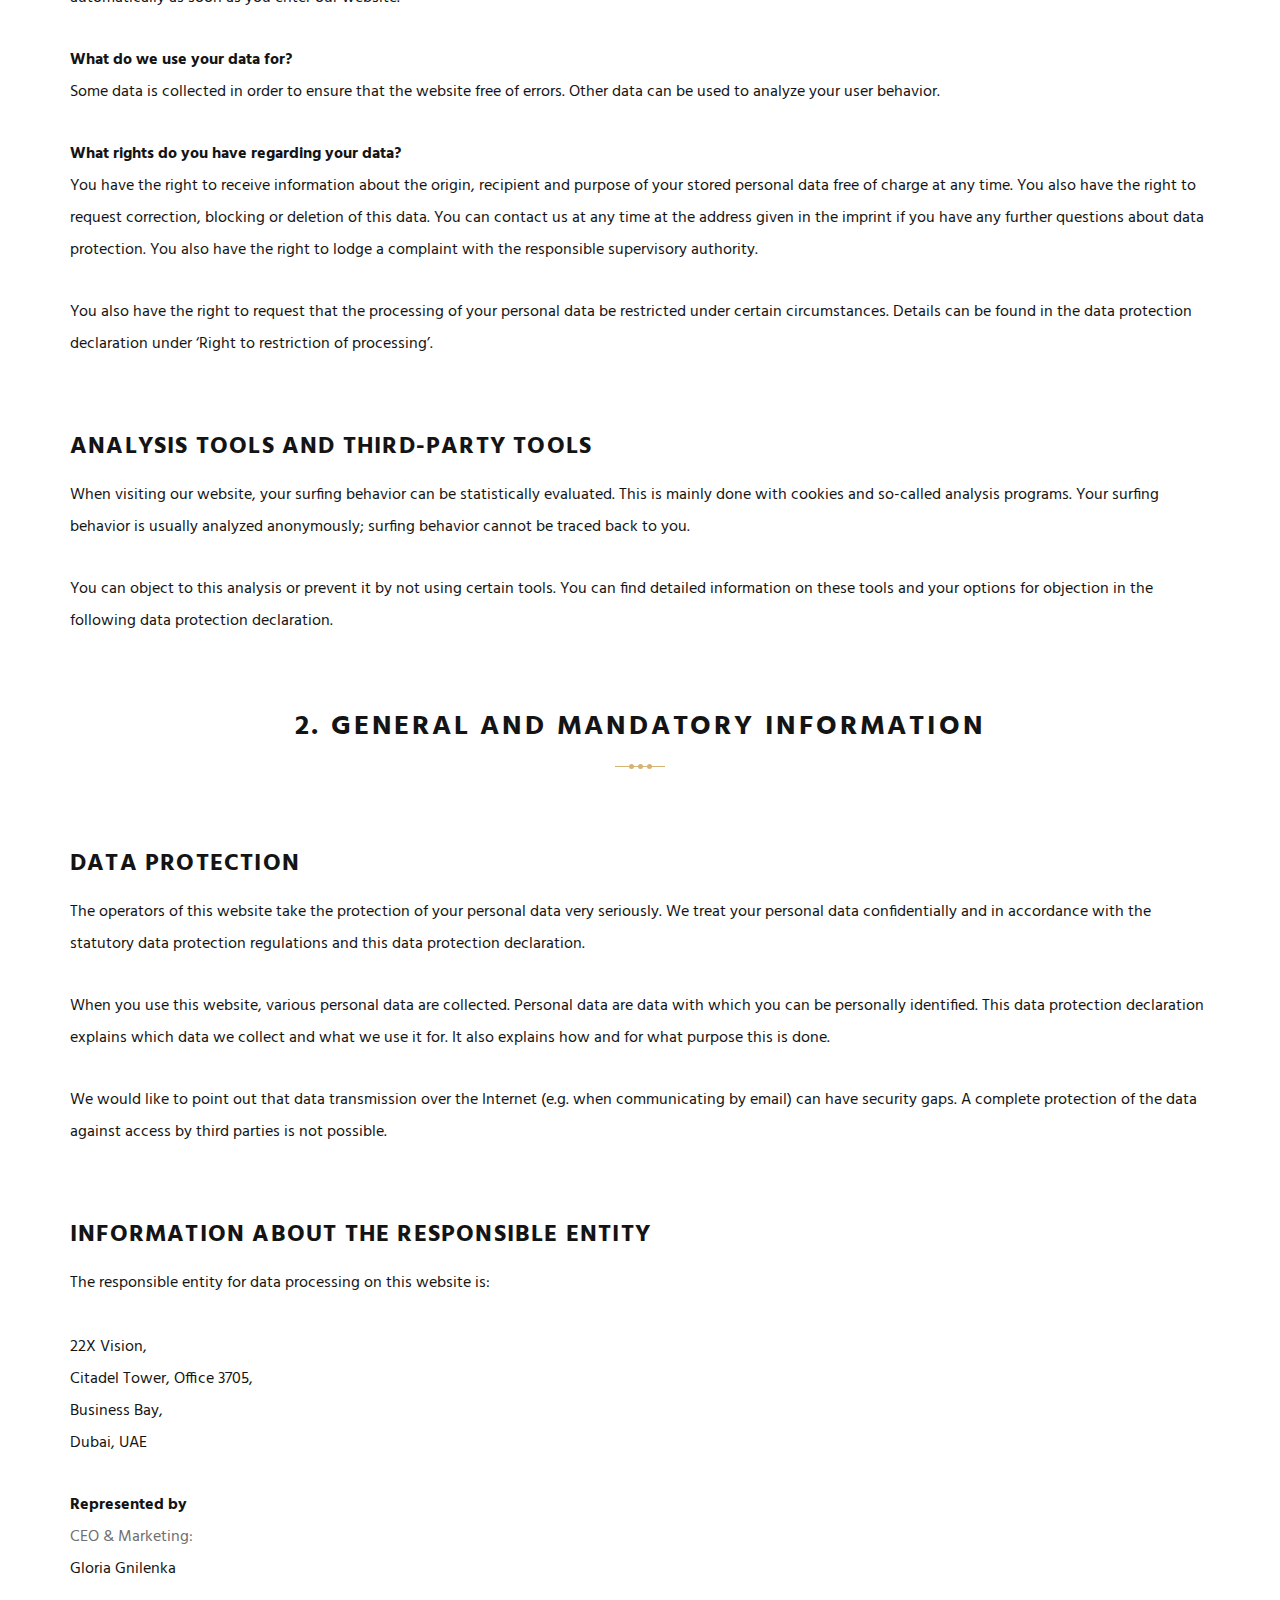
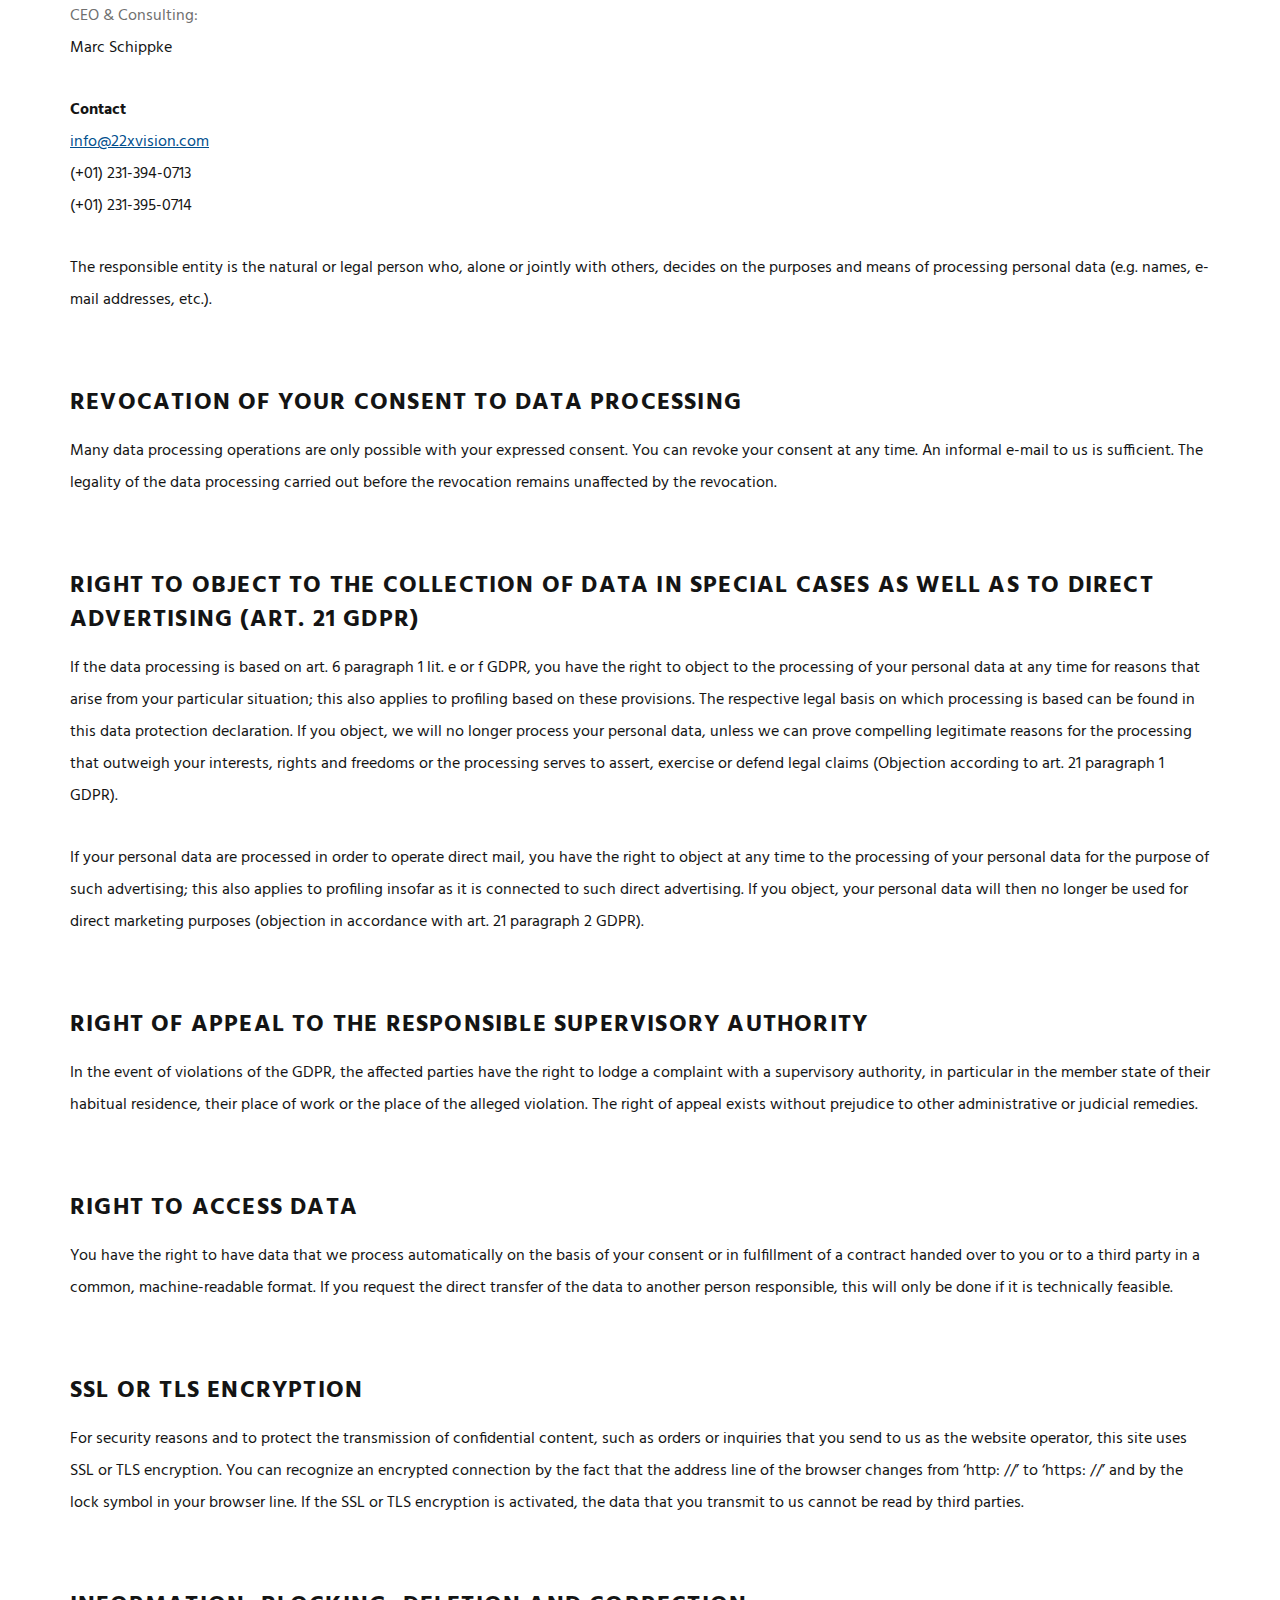
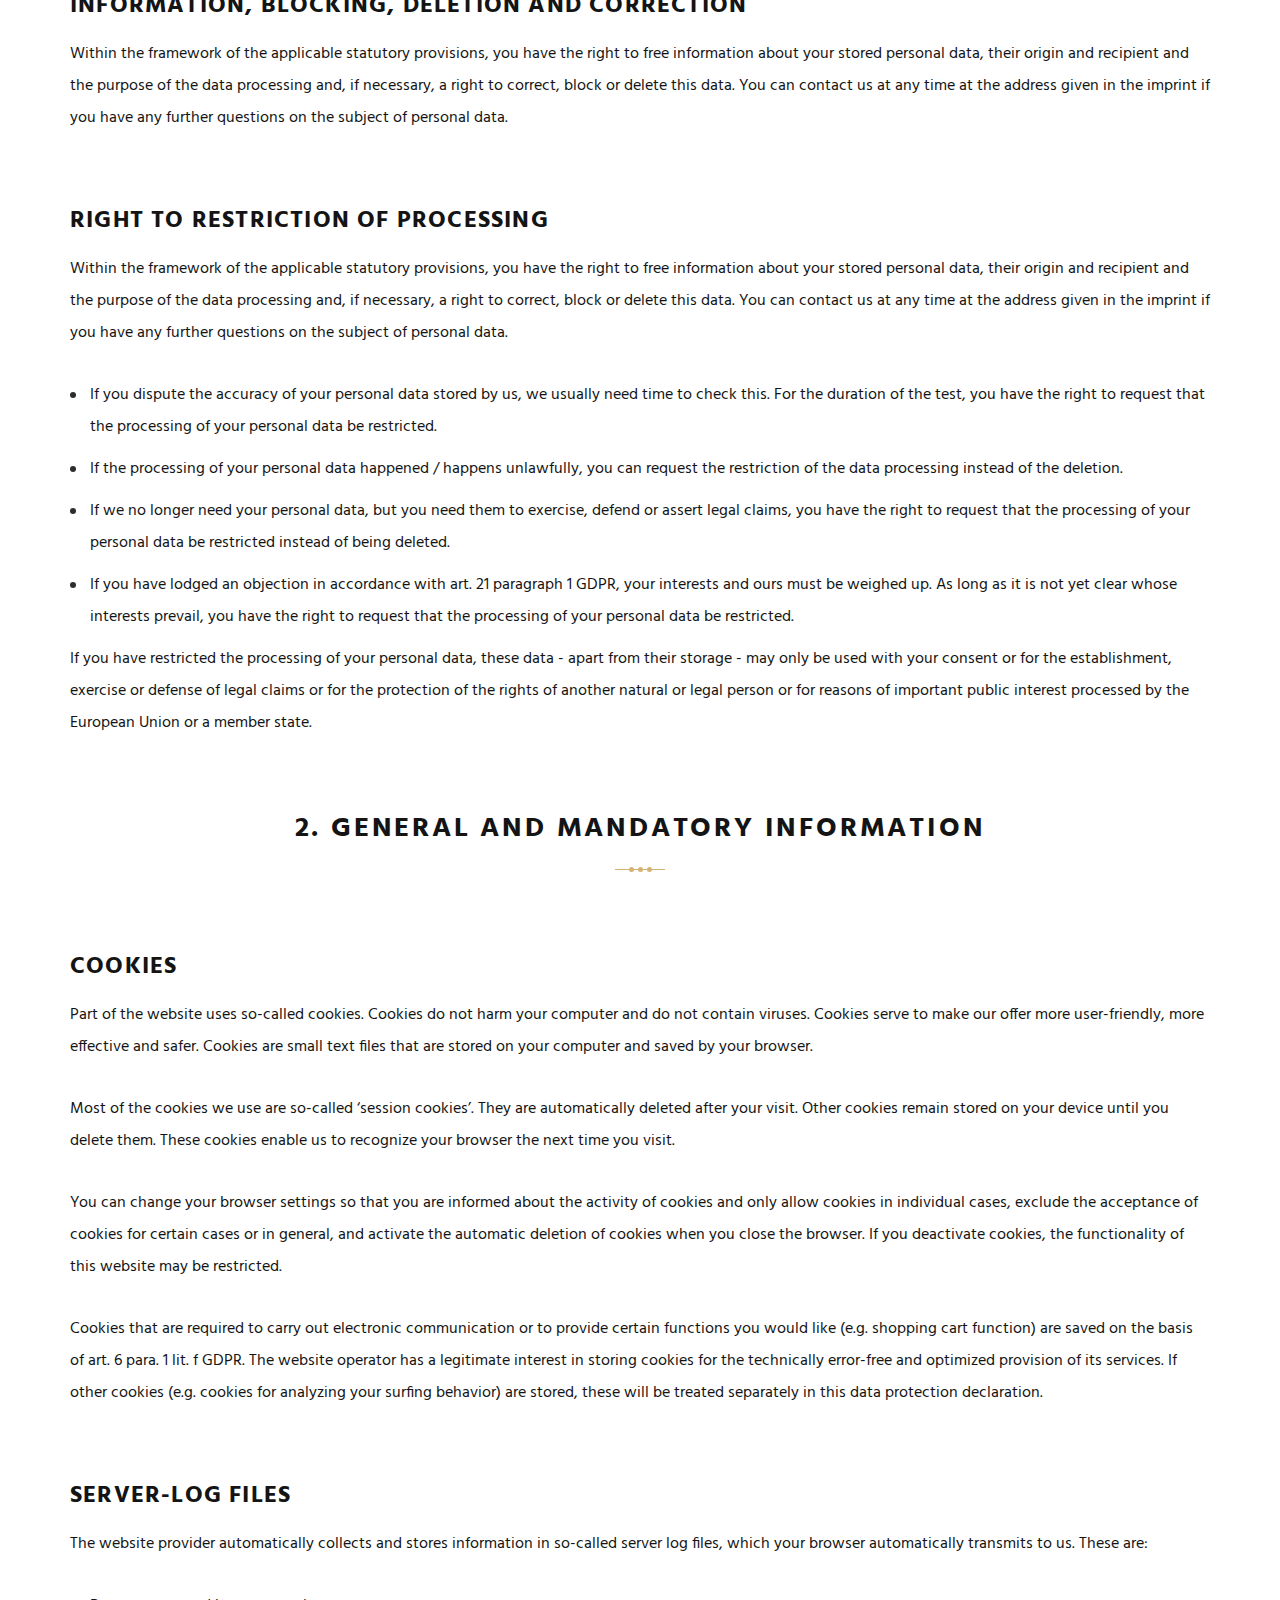
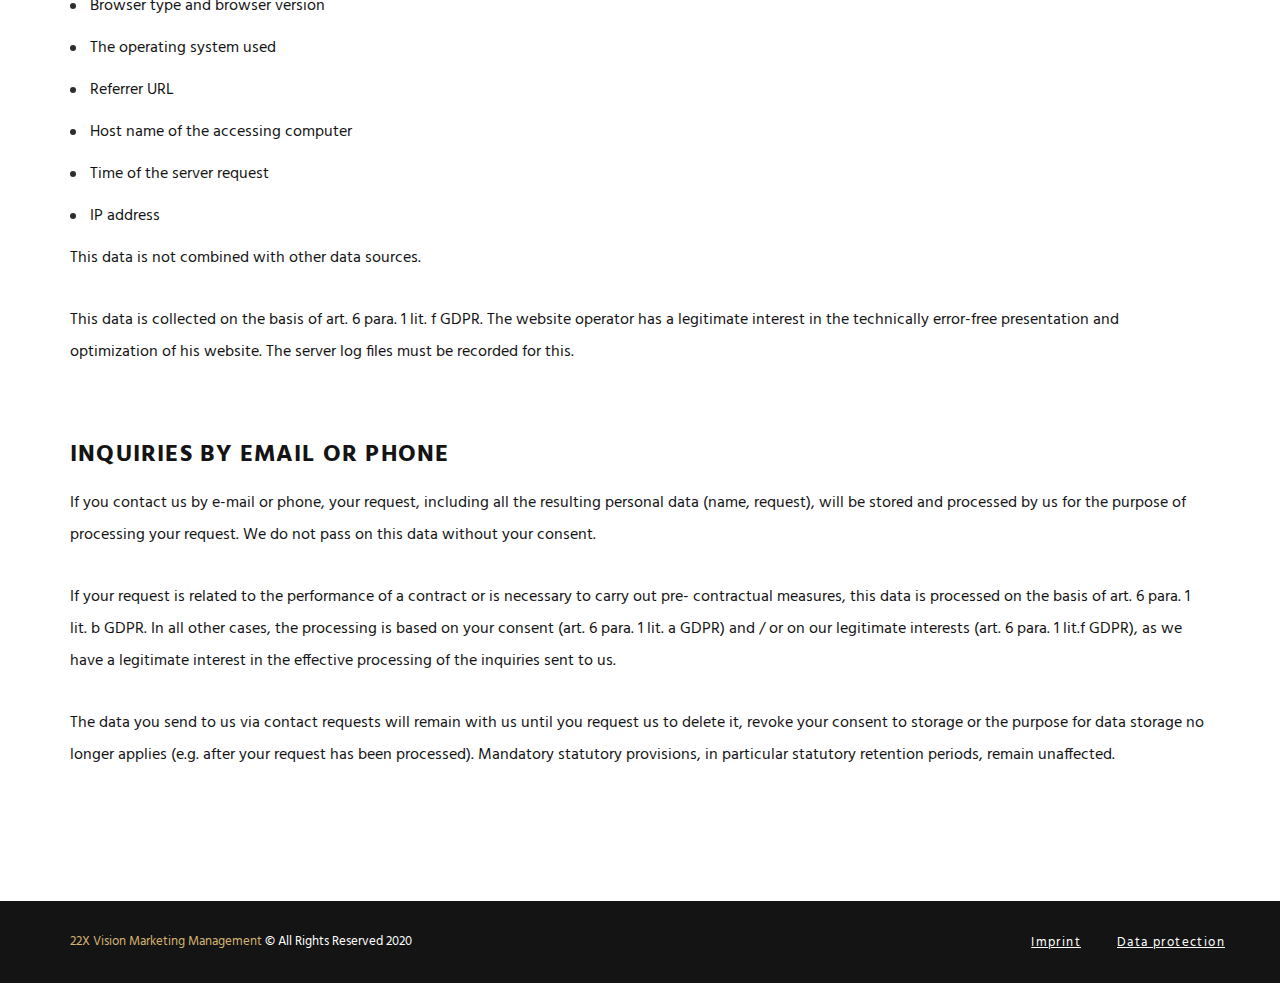
==== commit 68b99054: "logo url" ====
--- a/data-protection.html
+++ b/data-protection.html
@@ -41,7 +41,7 @@
           <span class="icon-bar"></span>
           <span class="icon-bar"></span>
         </button>
-        <a href="/" class="brand js-target-scroll">
+        <a href="index.html" class="brand js-target-scroll">
           <span class="text-primary"><img src="img/logo.svg" alt="logo">
         </a>
       </div>
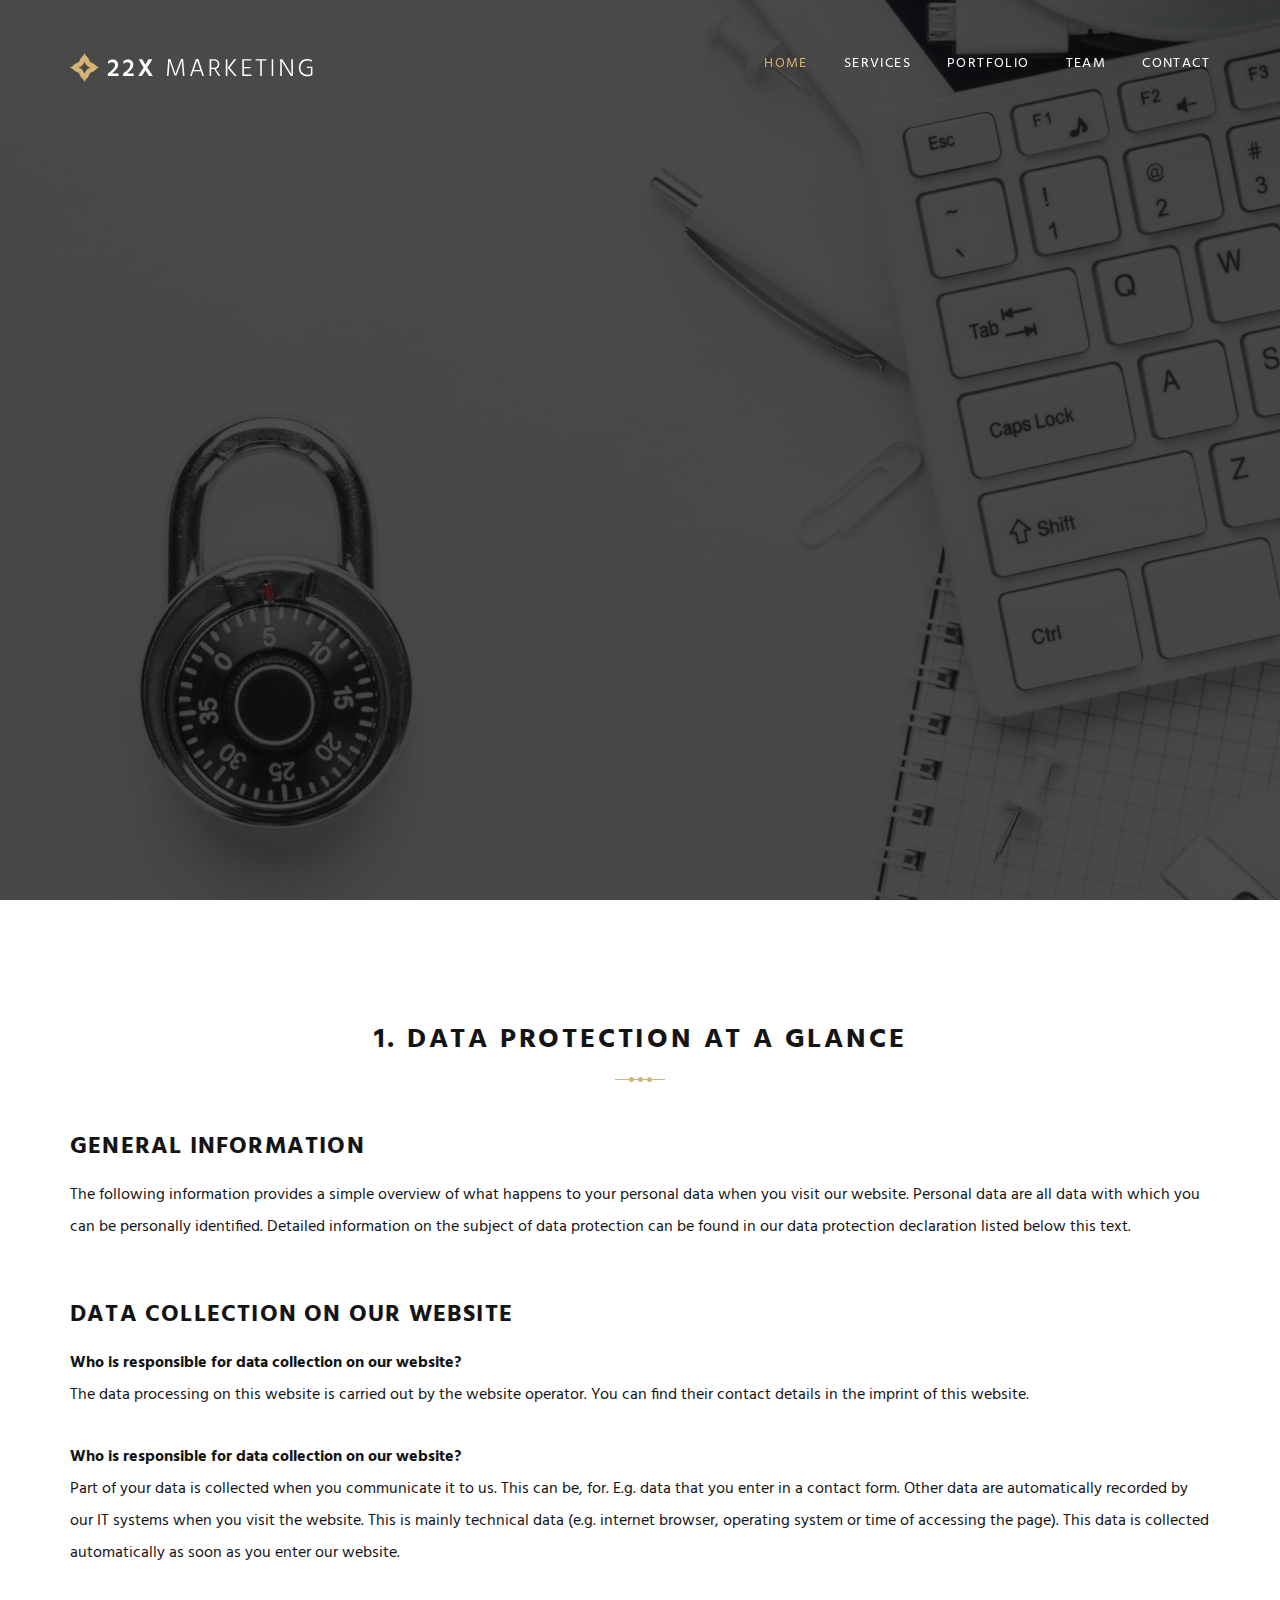
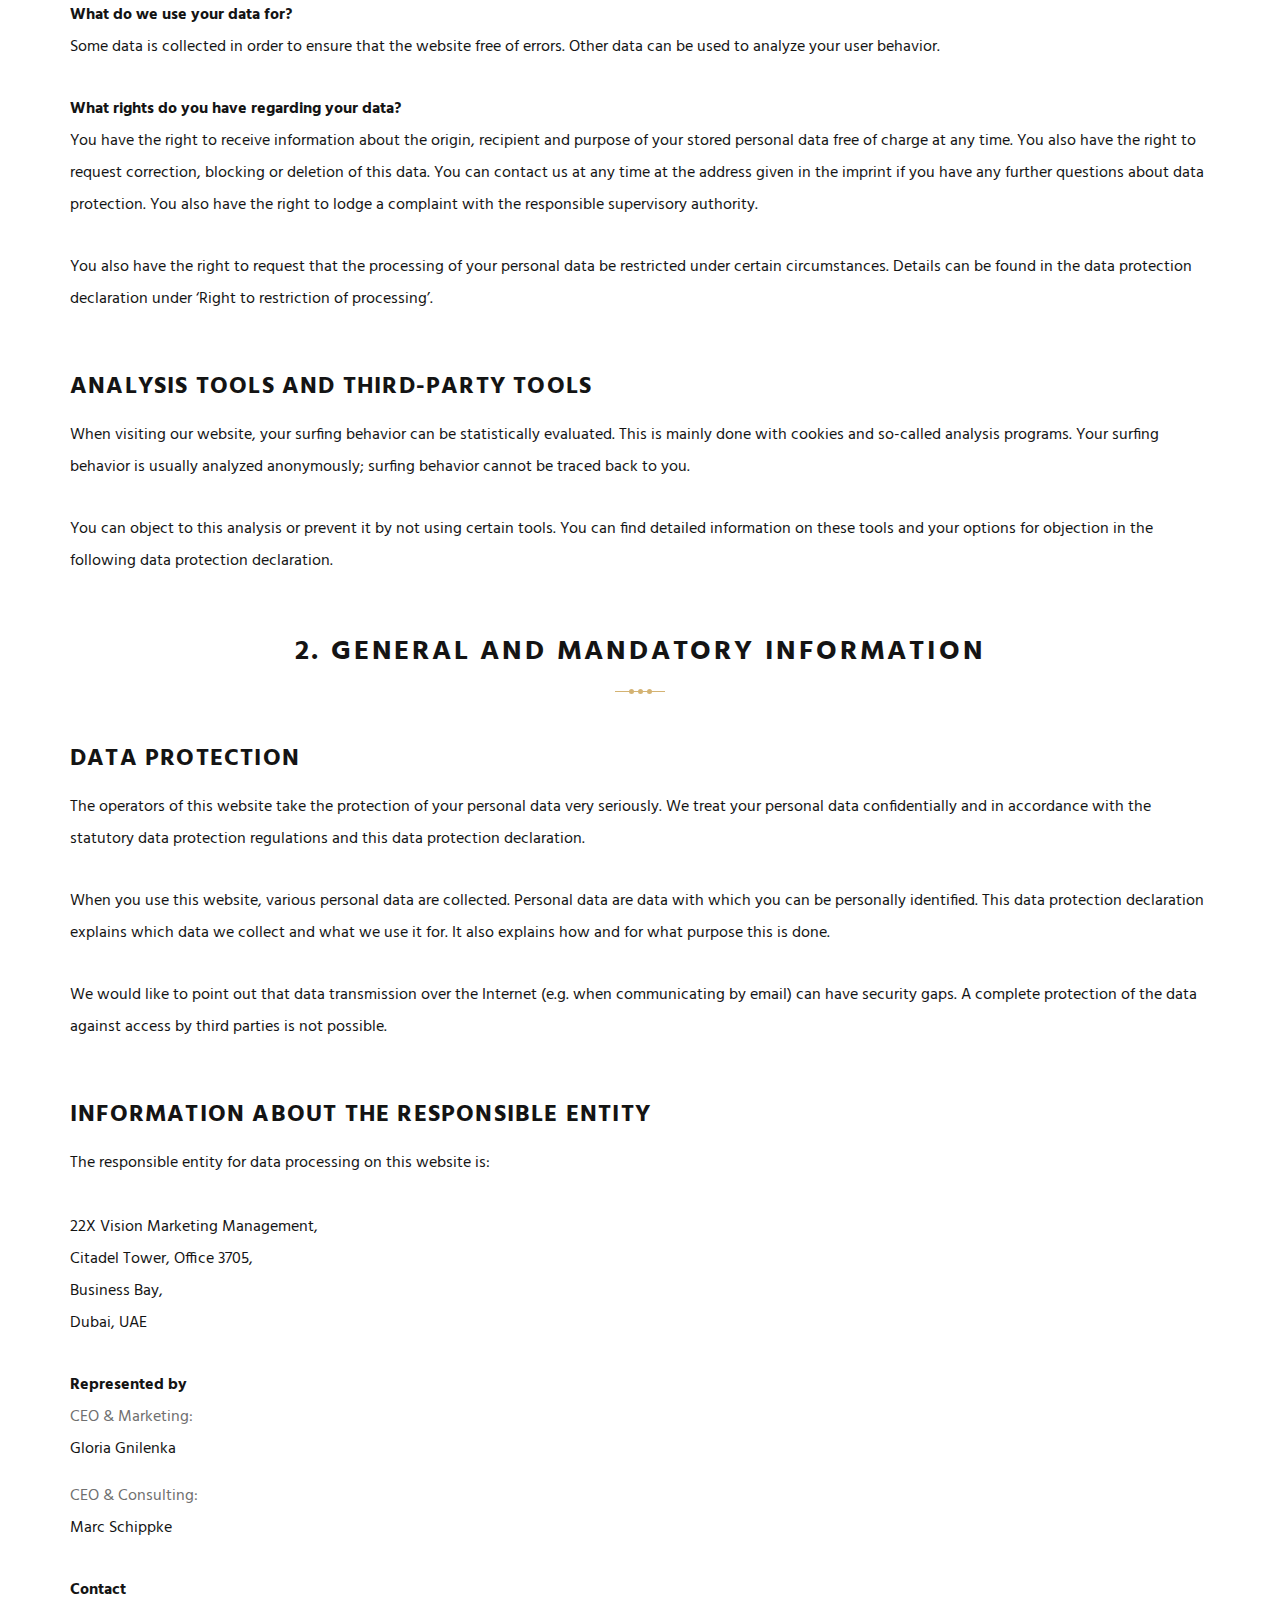
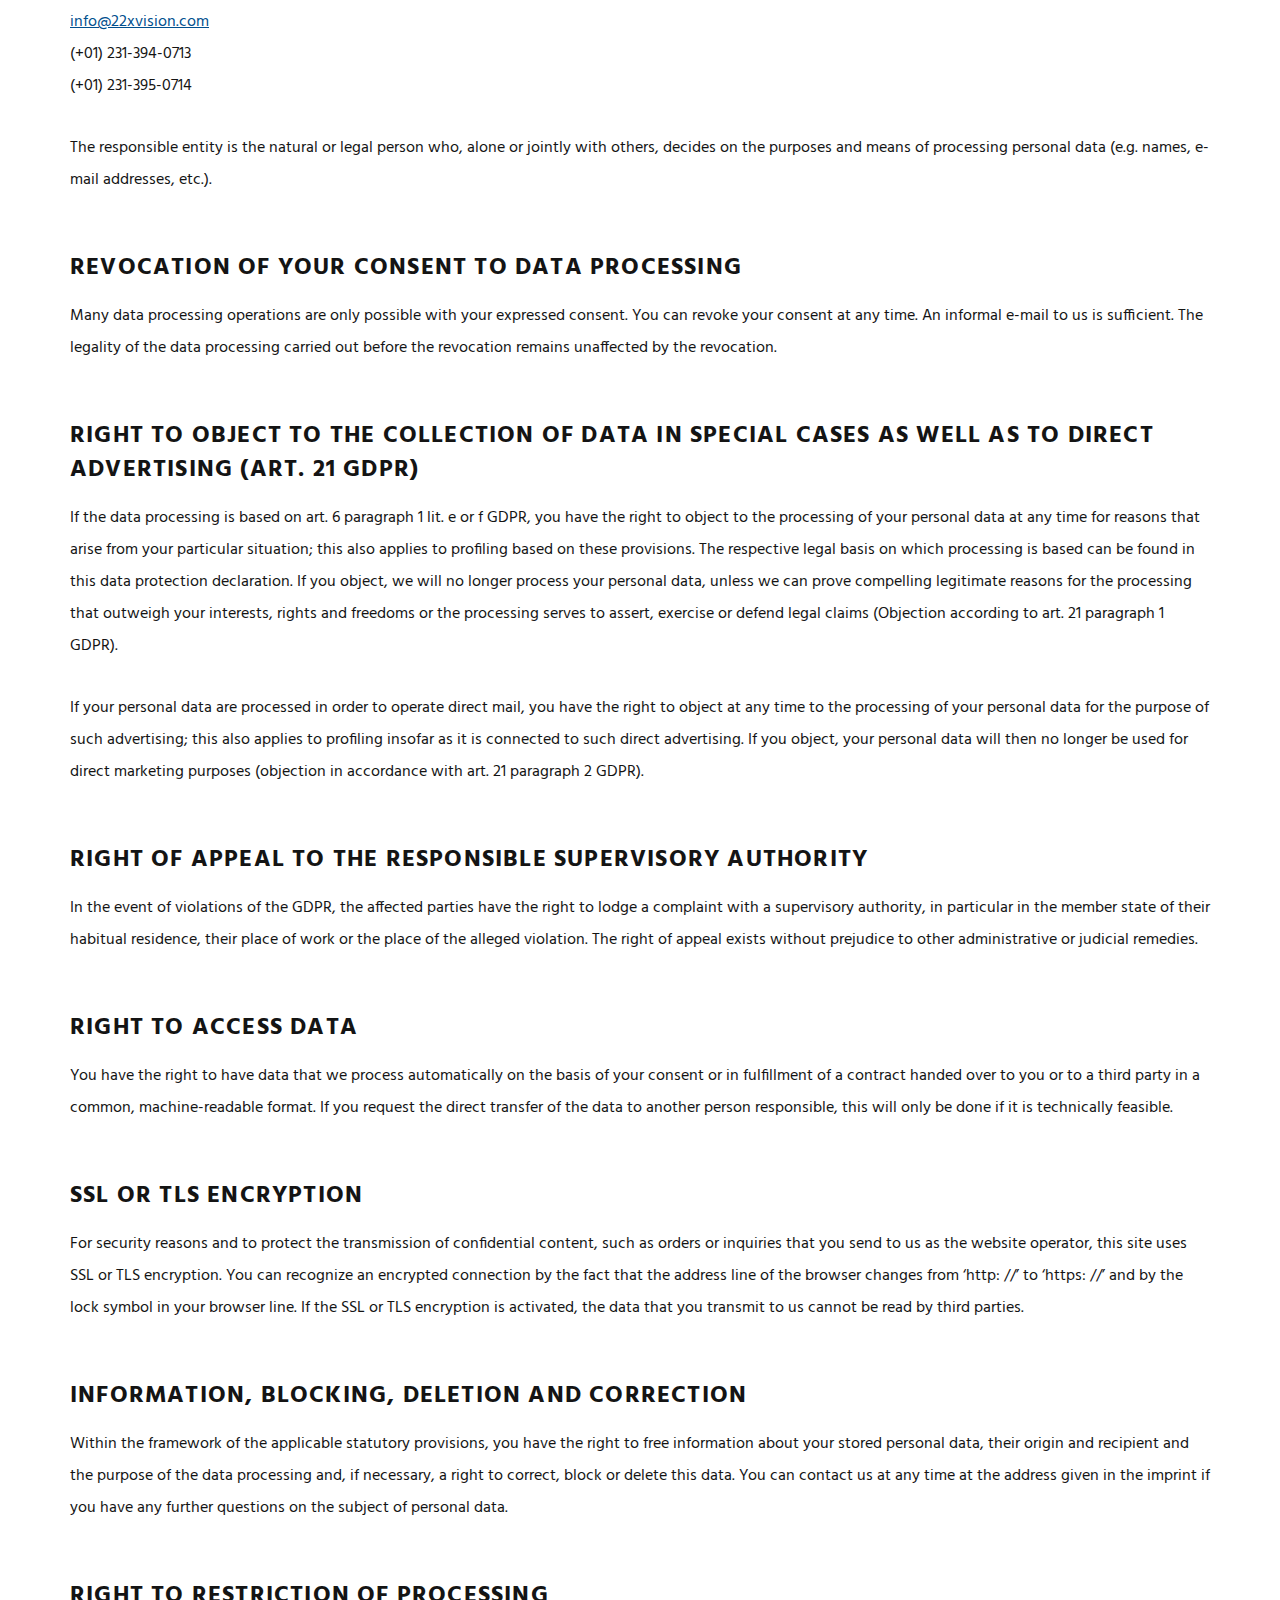
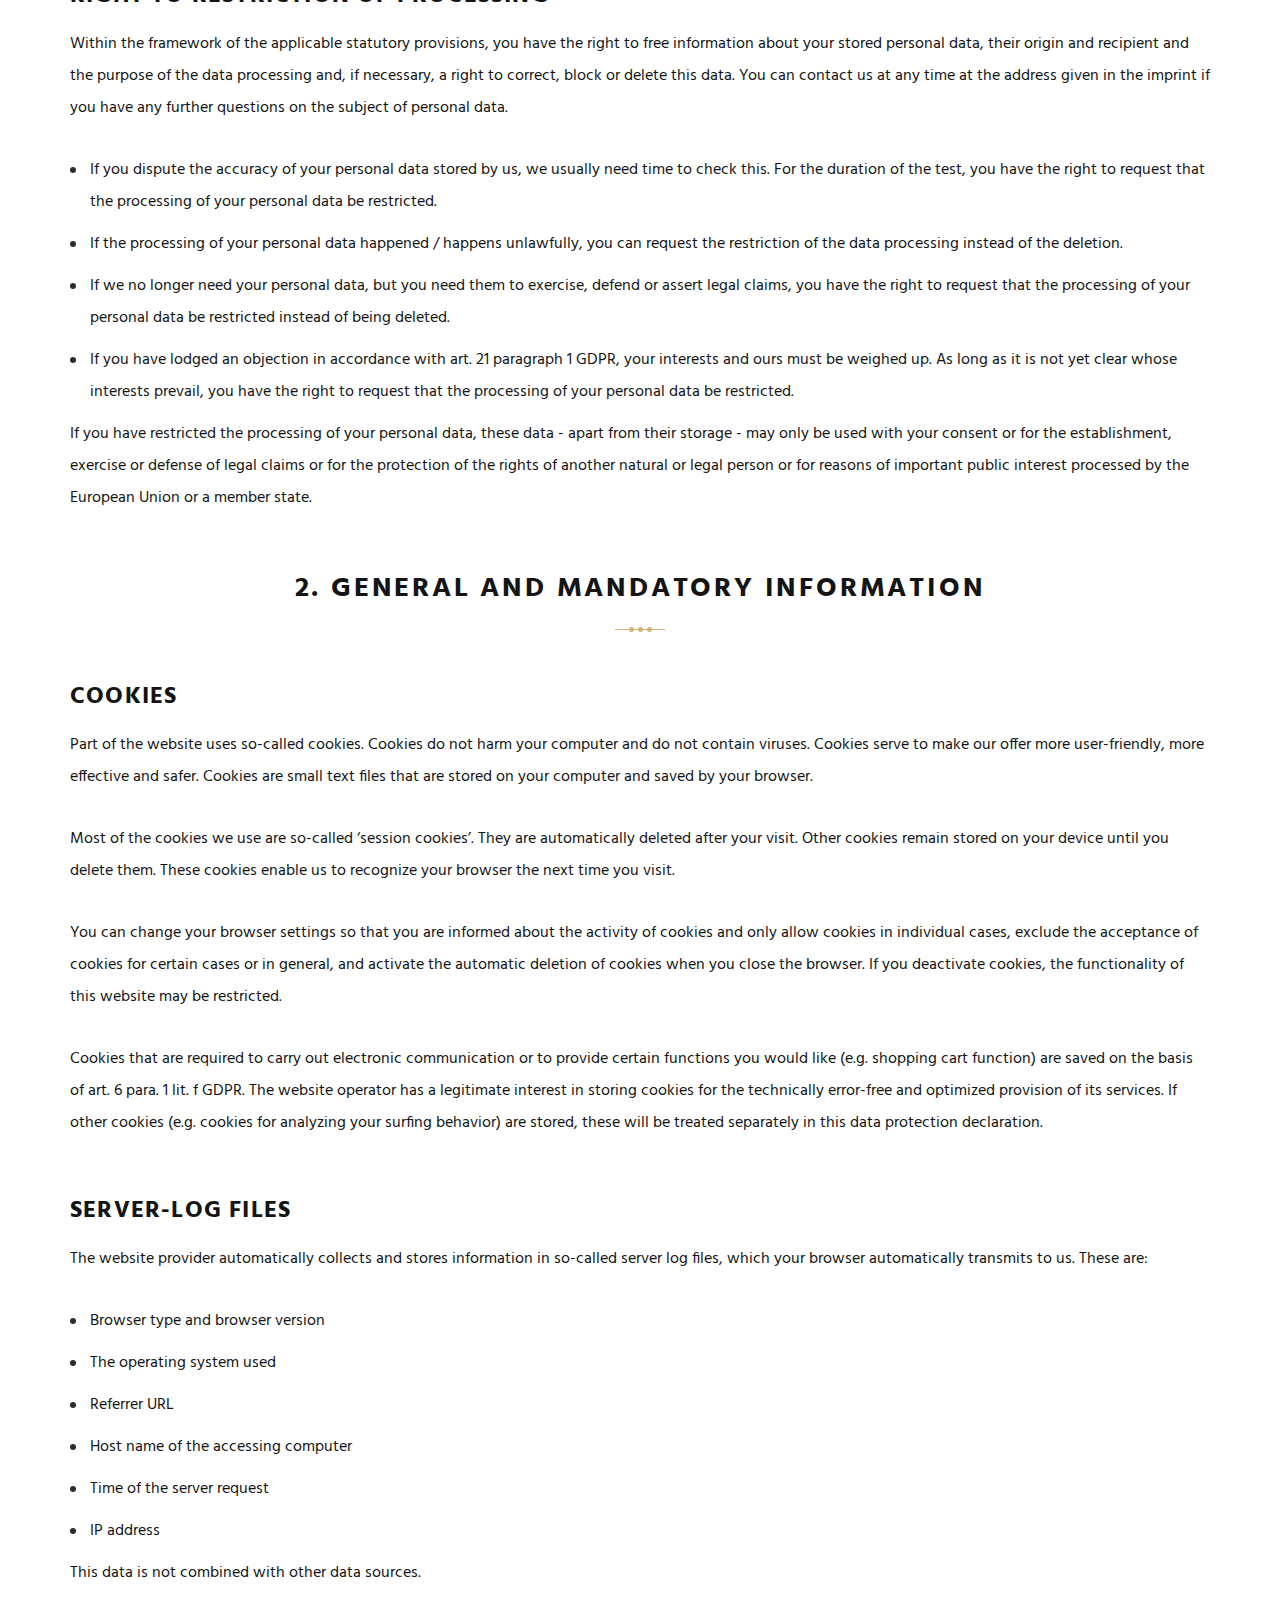
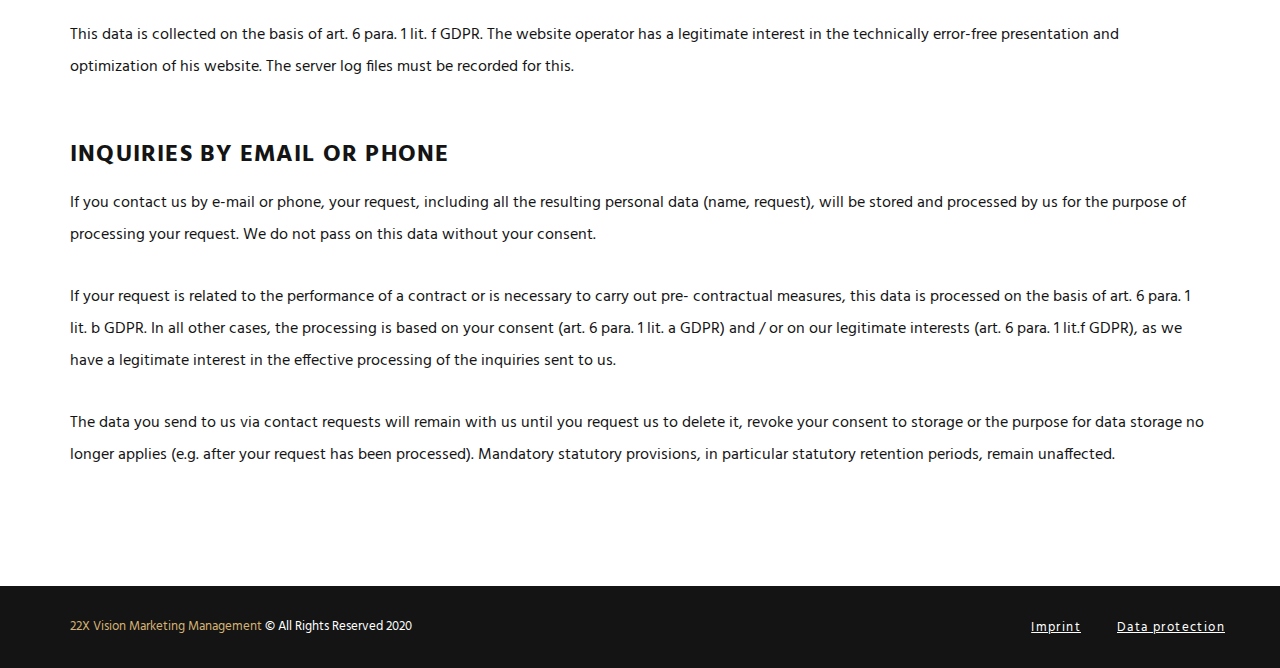
==== commit 773feb0c: "fixed text" ====
--- a/data-protection.html
+++ b/data-protection.html
@@ -226,7 +226,7 @@
                   <div class="text_content">
                     <h4>Information about the responsible entity</h4>
                     <p>The responsible entity for data processing on this website is: <br><br> 
-                        22X Vision,<br>  
+                        22X Vision Marketing Management,<br>  
                         Citadel Tower, Office 3705, <br>
                         Business Bay, <br>
                         Dubai, UAE
--- a/css/style.css
+++ b/css/style.css
@@ -2869,8 +2869,14 @@
 
 }
 /* Data protections */
-#data-potection{
+#data-potection,#imprint {
   margin-bottom: 60px;
+}
+#data-potection .section-content,#imprint .section-content{
+  margin-top: 90px;
+}
+#data-potection .text_content,#imprint .text_content{
+  margin-bottom: 55px;
 }
 #data-potection-slide .tp-bullets{
   display: none;
@@ -2942,4 +2948,34 @@
   font-weight: normal;
   text-transform: none;
   text-decoration: underline;
+}
+#imprint .section_contact{
+  margin-bottom: 90px;
+}
+#imprint .section_contact .row-columns{
+  display: flex;
+}
+#imprint .section_contact .row-columns .col-md-4{
+
+  display: flex;
+  align-items: center;
+}
+
+#imprint .section_contact .row-columns .col-md-4 .text_content{
+  margin-bottom: 0;
+  padding-left: 30px;
+}
+#imprint .section_contact .row-columns .col-md-4 .text_content p:last-child{
+  margin-bottom: 0;
+}
+
+
+@media (max-width: 992px){
+  #imprint .section_contact .row-columns{
+    display: block;
+  }
+  #imprint .section_contact .row-columns .col-md-4{
+    display: block;
+    padding-left: 0;
+  }
 }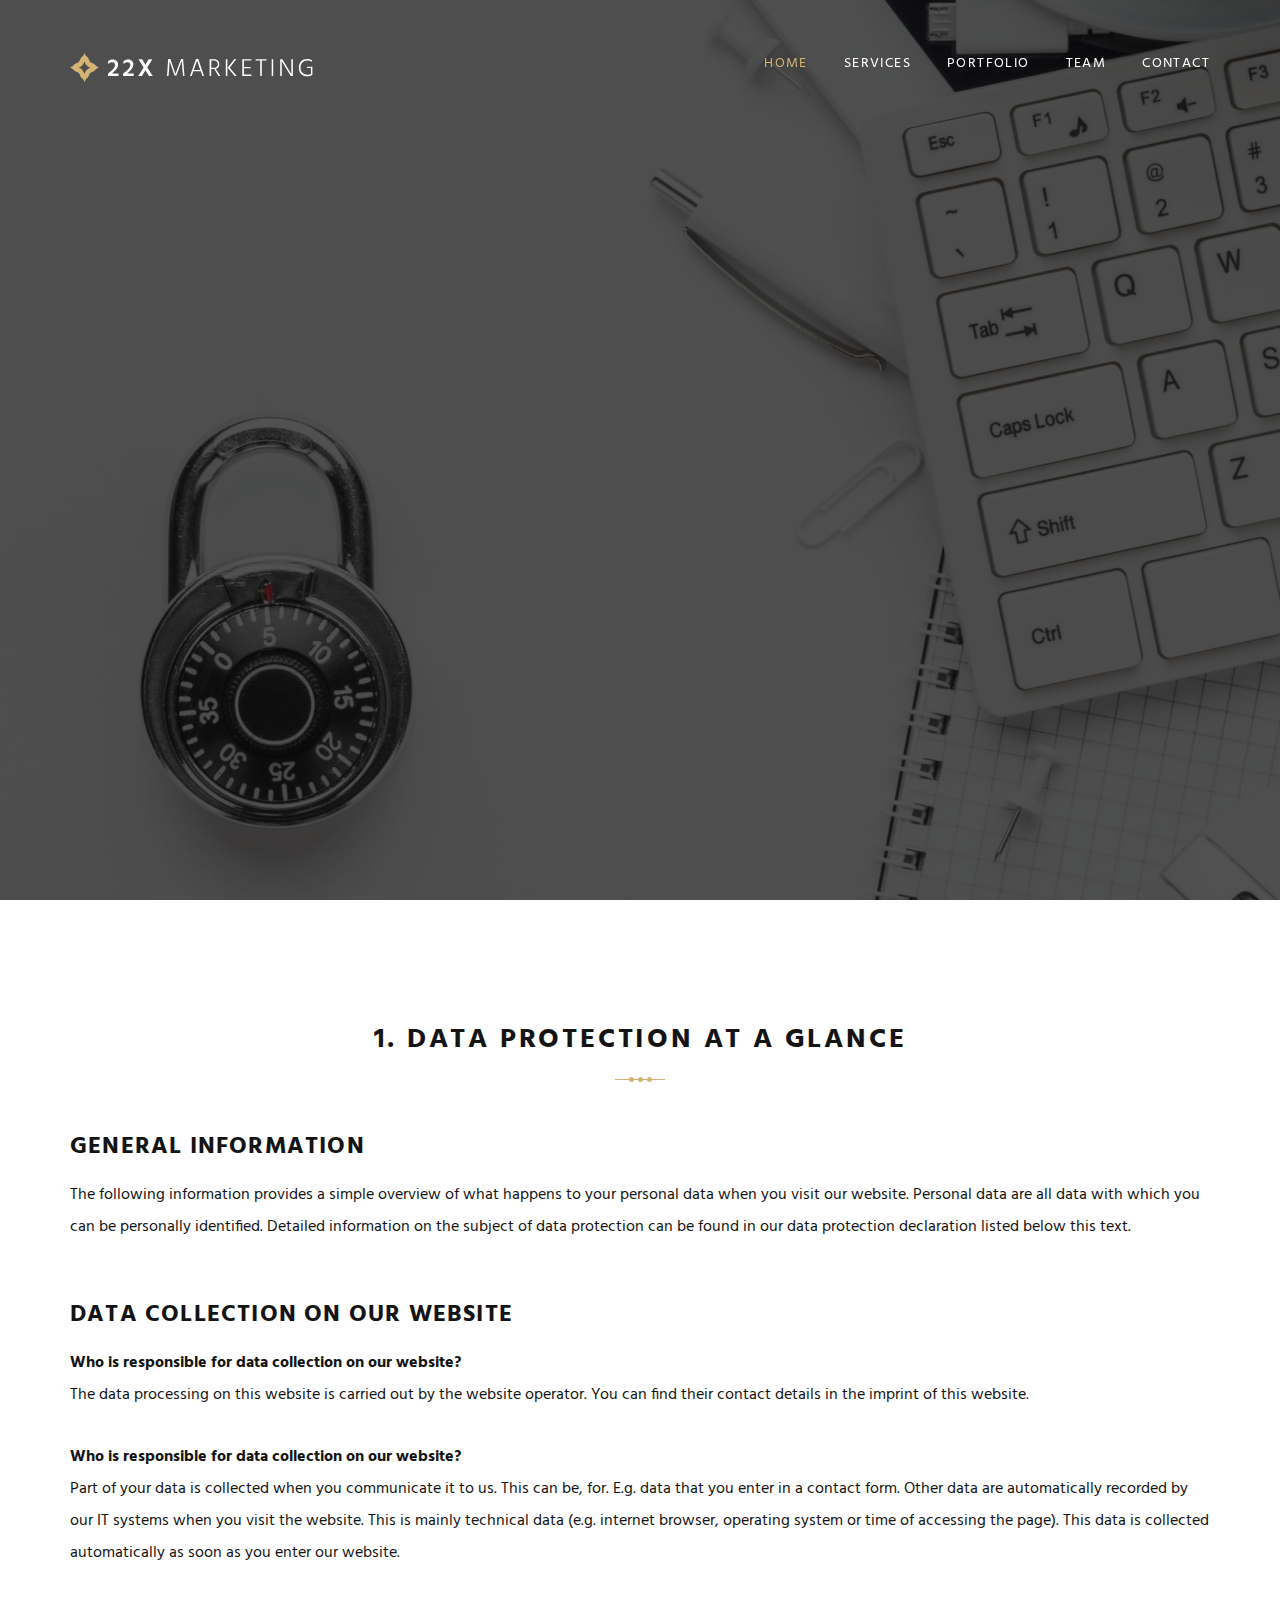
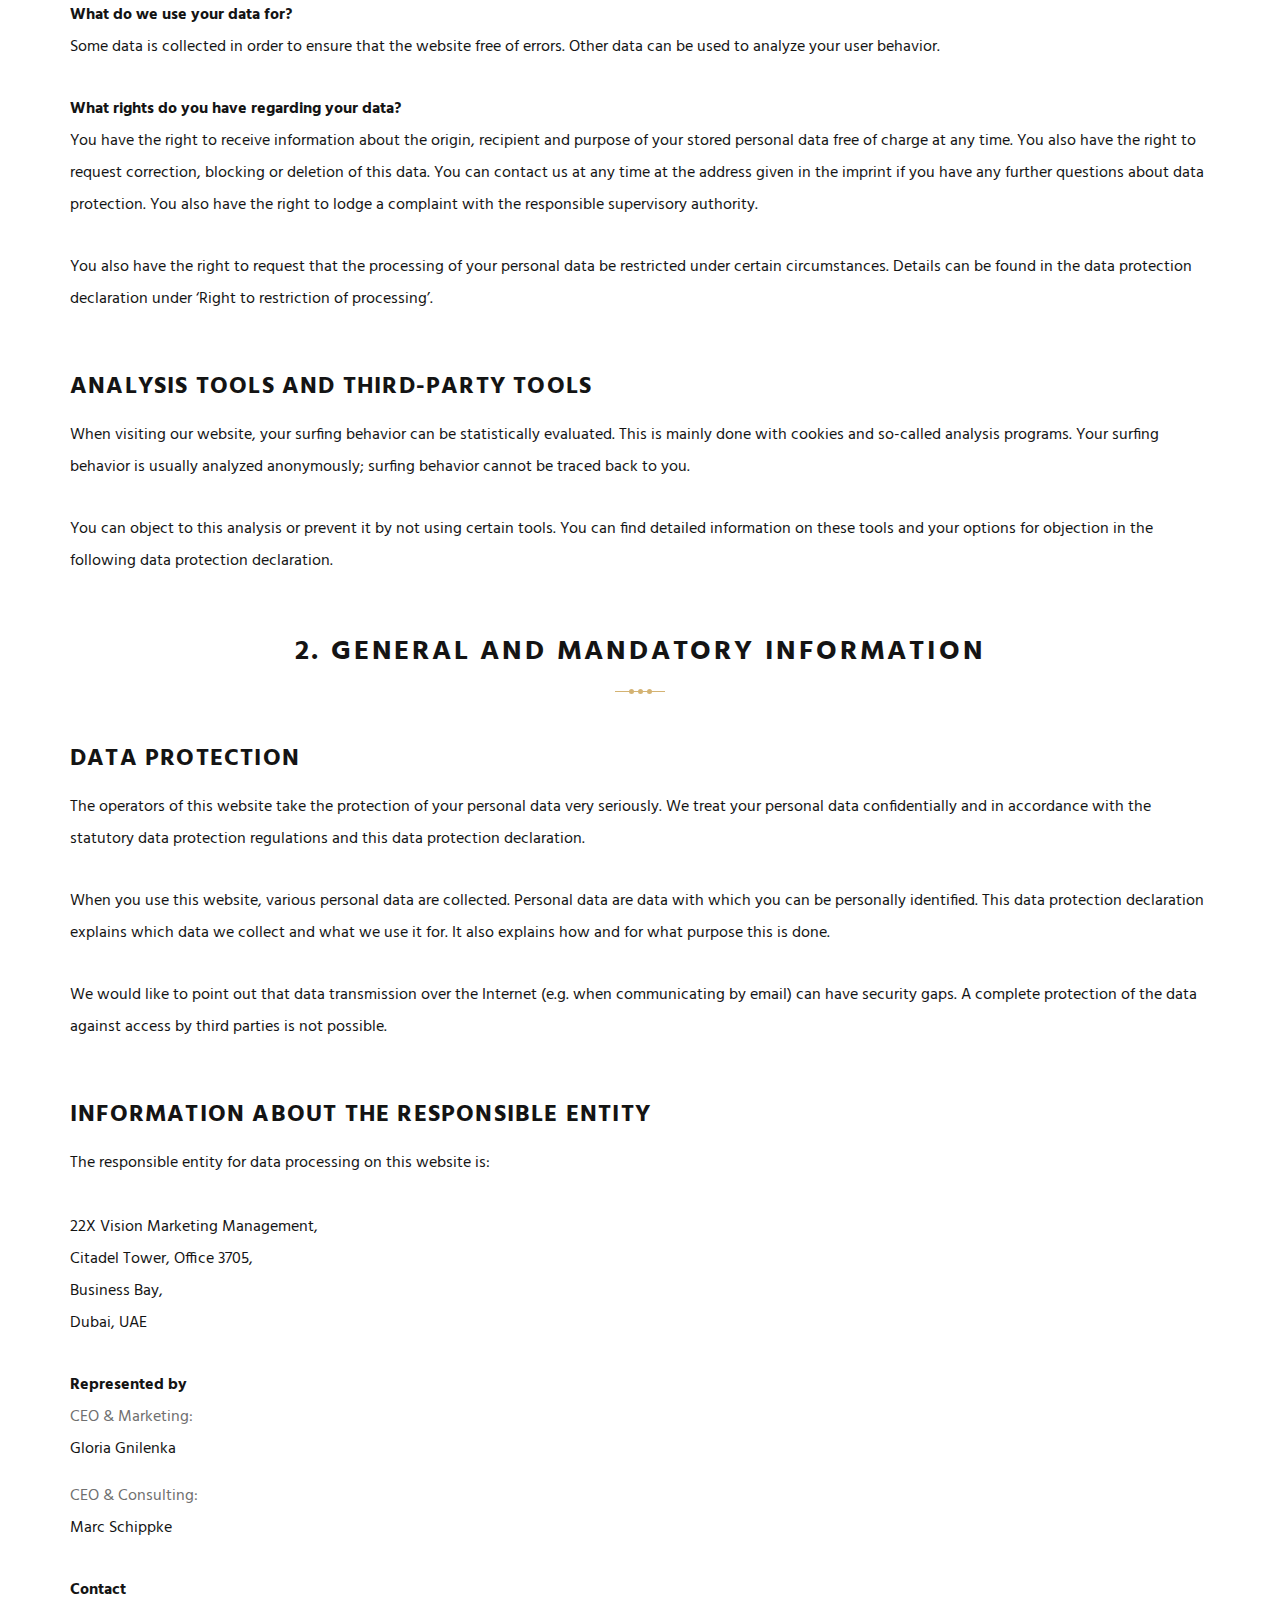
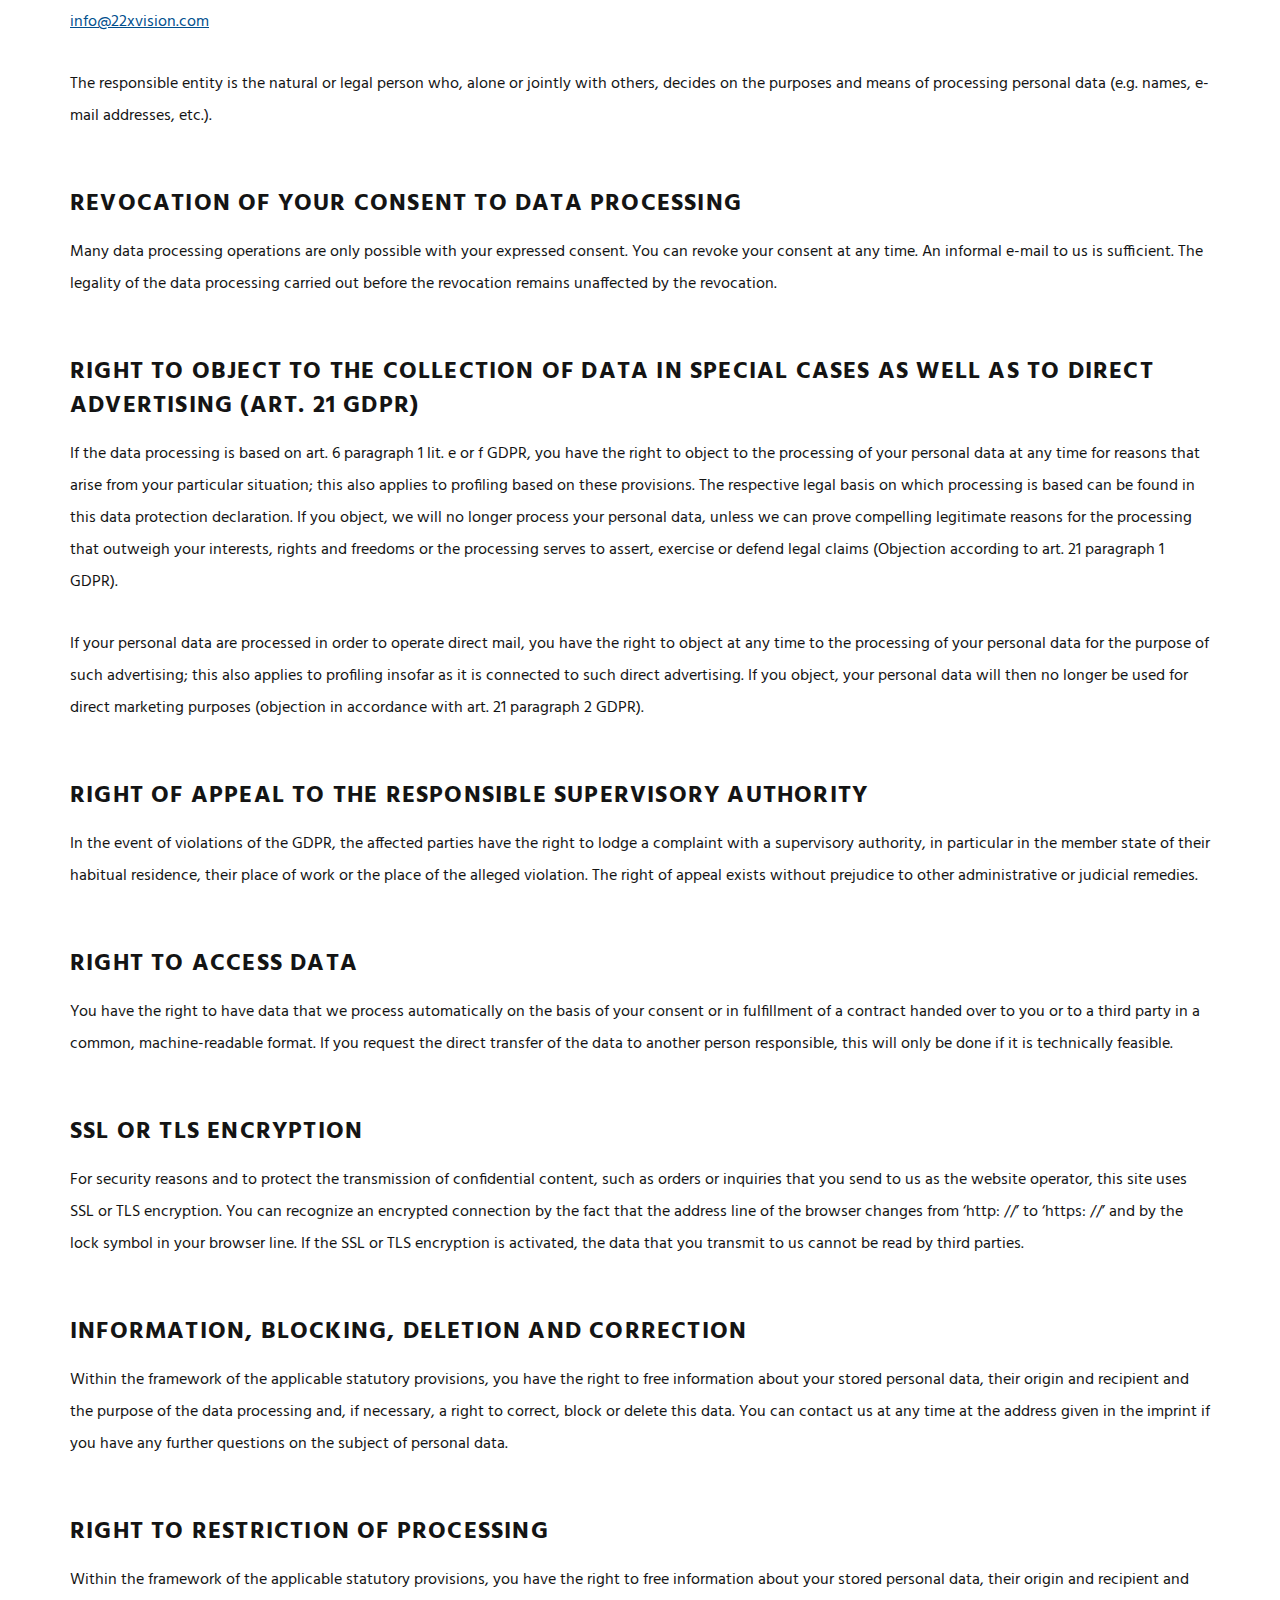
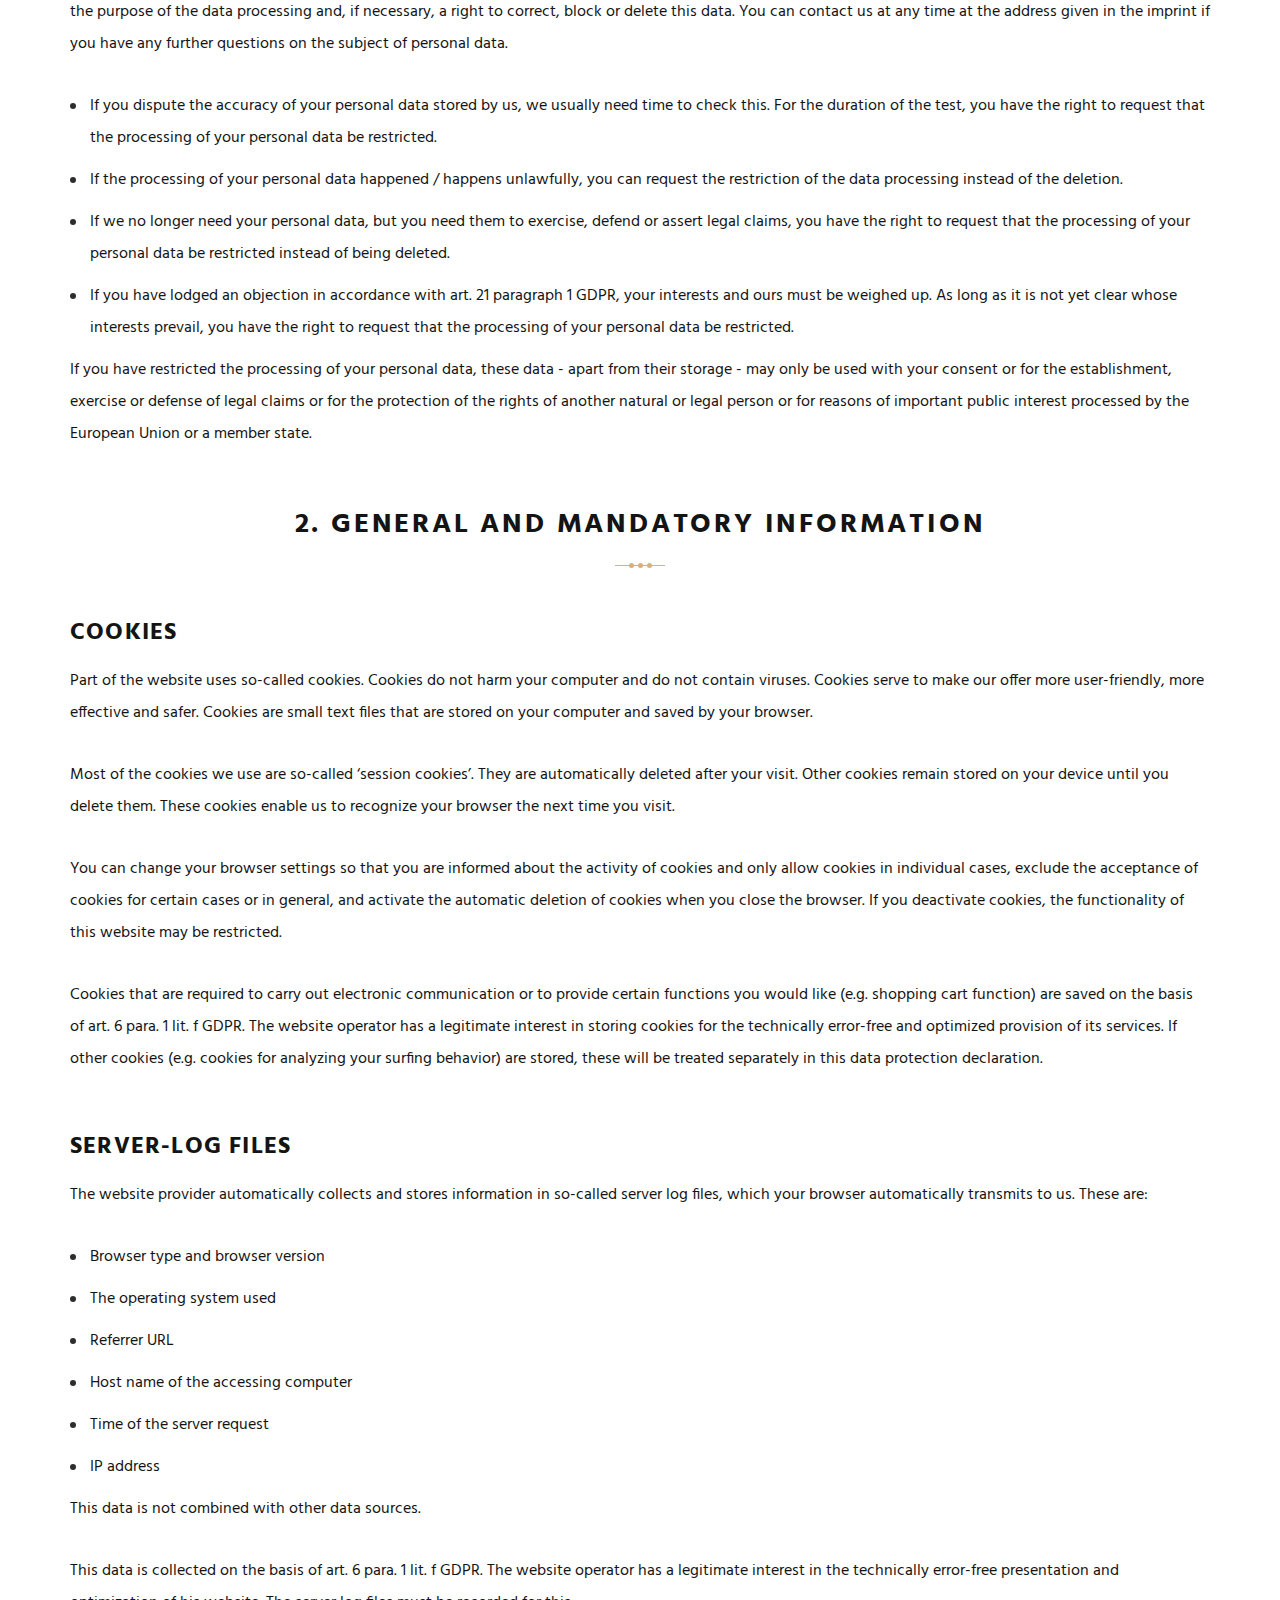
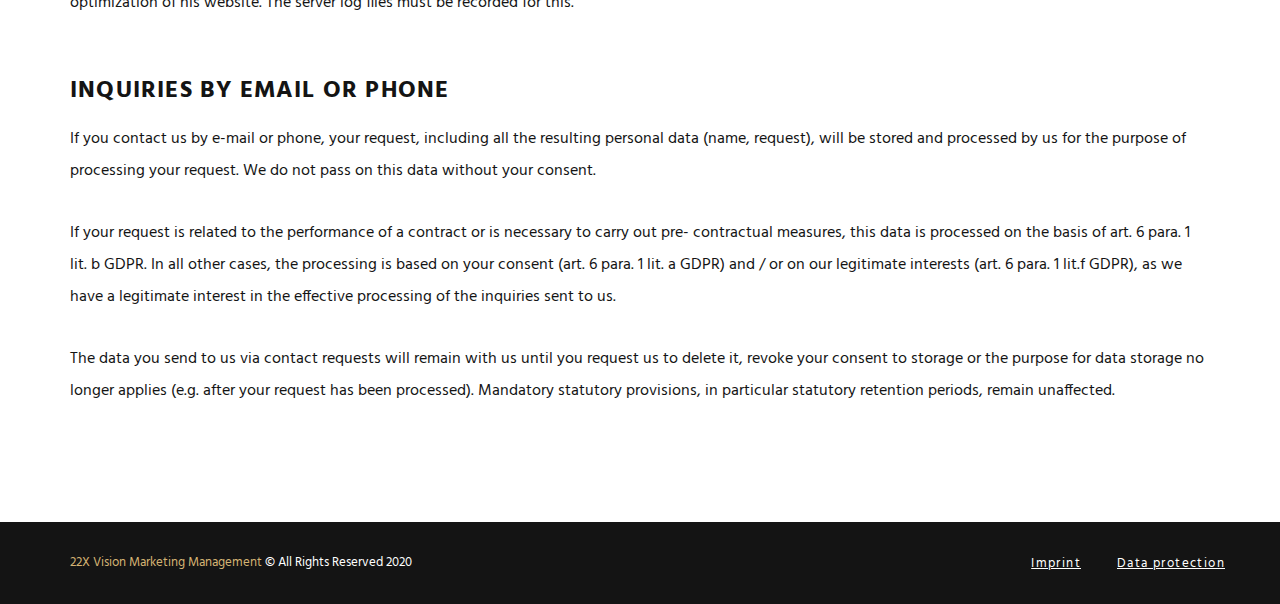
==== commit a5627045: "phone remove" ====
--- a/data-protection.html
+++ b/data-protection.html
@@ -243,8 +243,8 @@
                   <b>Contact</b>
                   <p>
                     <a href="mailto:info@22xvision.com">info@22xvision.com</a>
-                    (+01) 231-394-0713 <br>
-                    (+01) 231-395-0714
+                    <!-- (+01) 231-394-0713 <br>
+                    (+01) 231-395-0714 -->
                   </p>
                   <p>The responsible entity is the natural or legal person who, alone or jointly with others, decides on
                     the purposes and means of processing personal data (e.g. names, e-mail addresses, etc.).</p>
